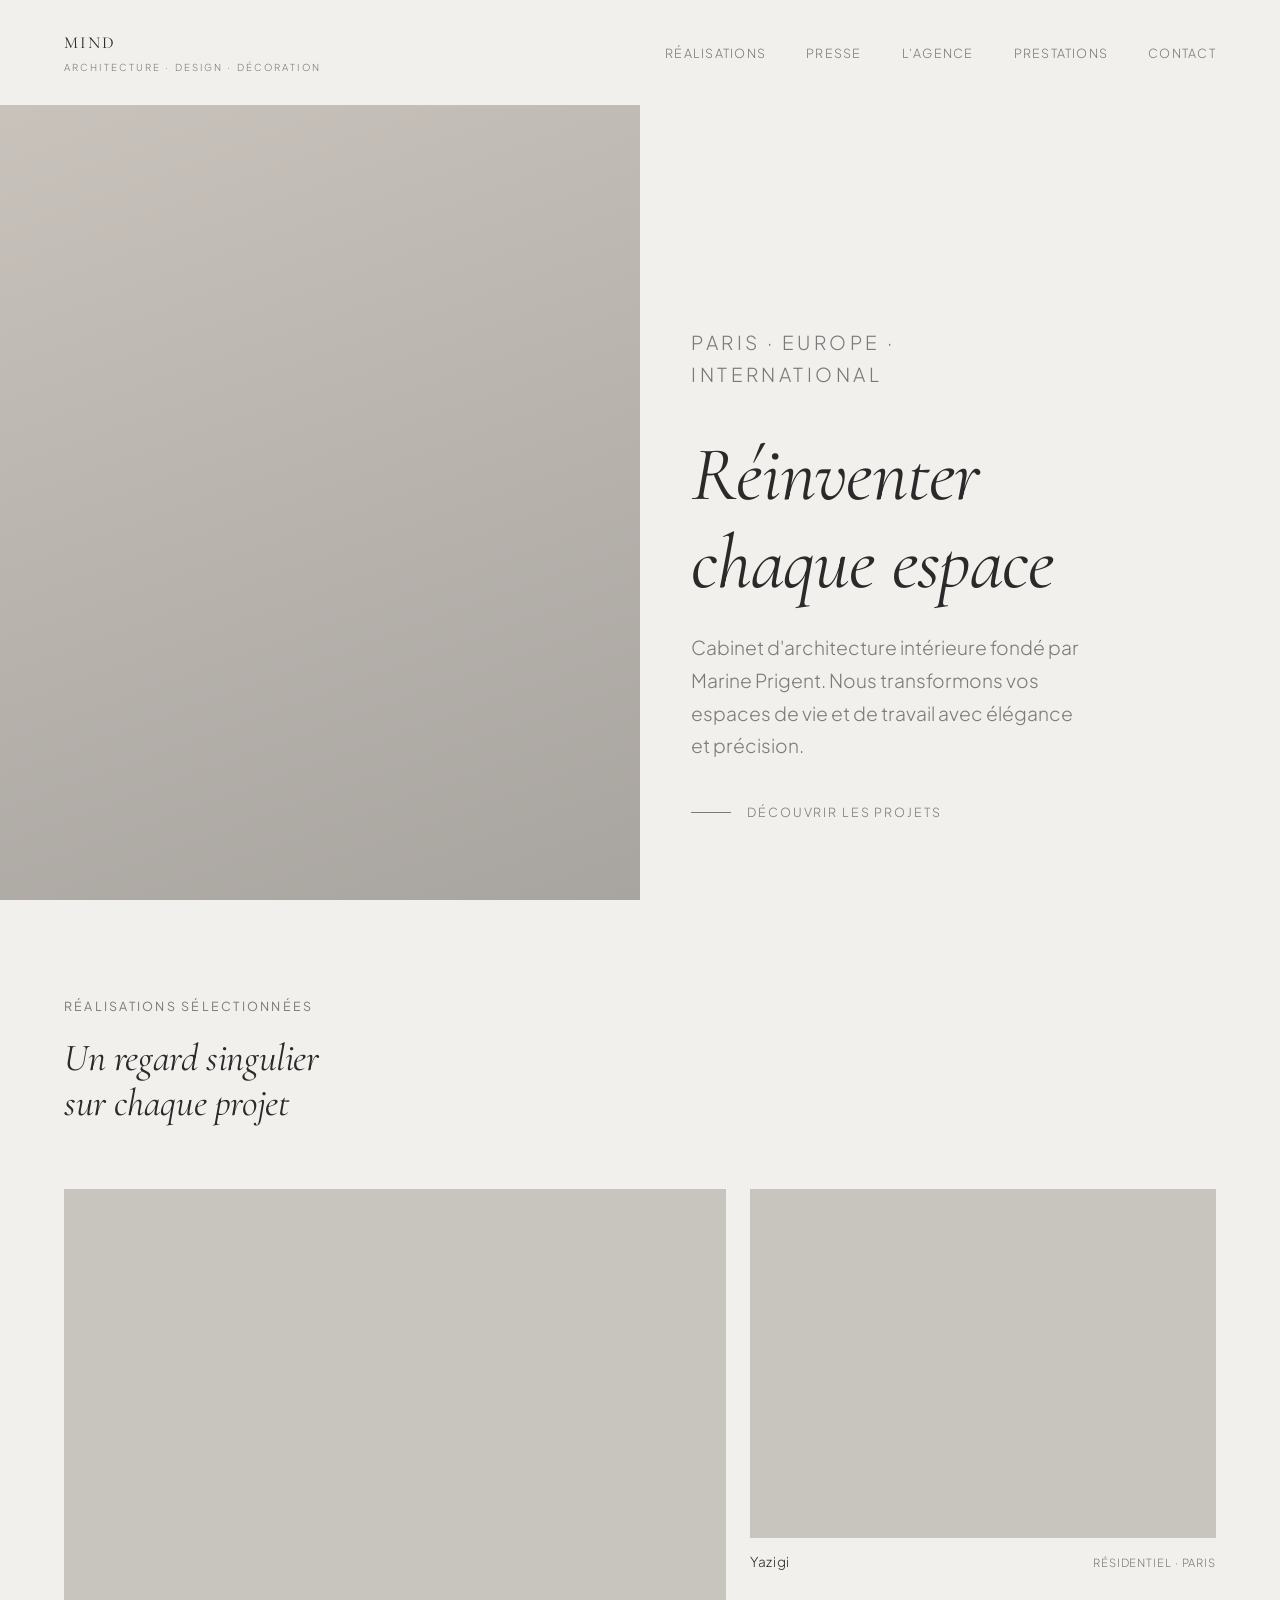
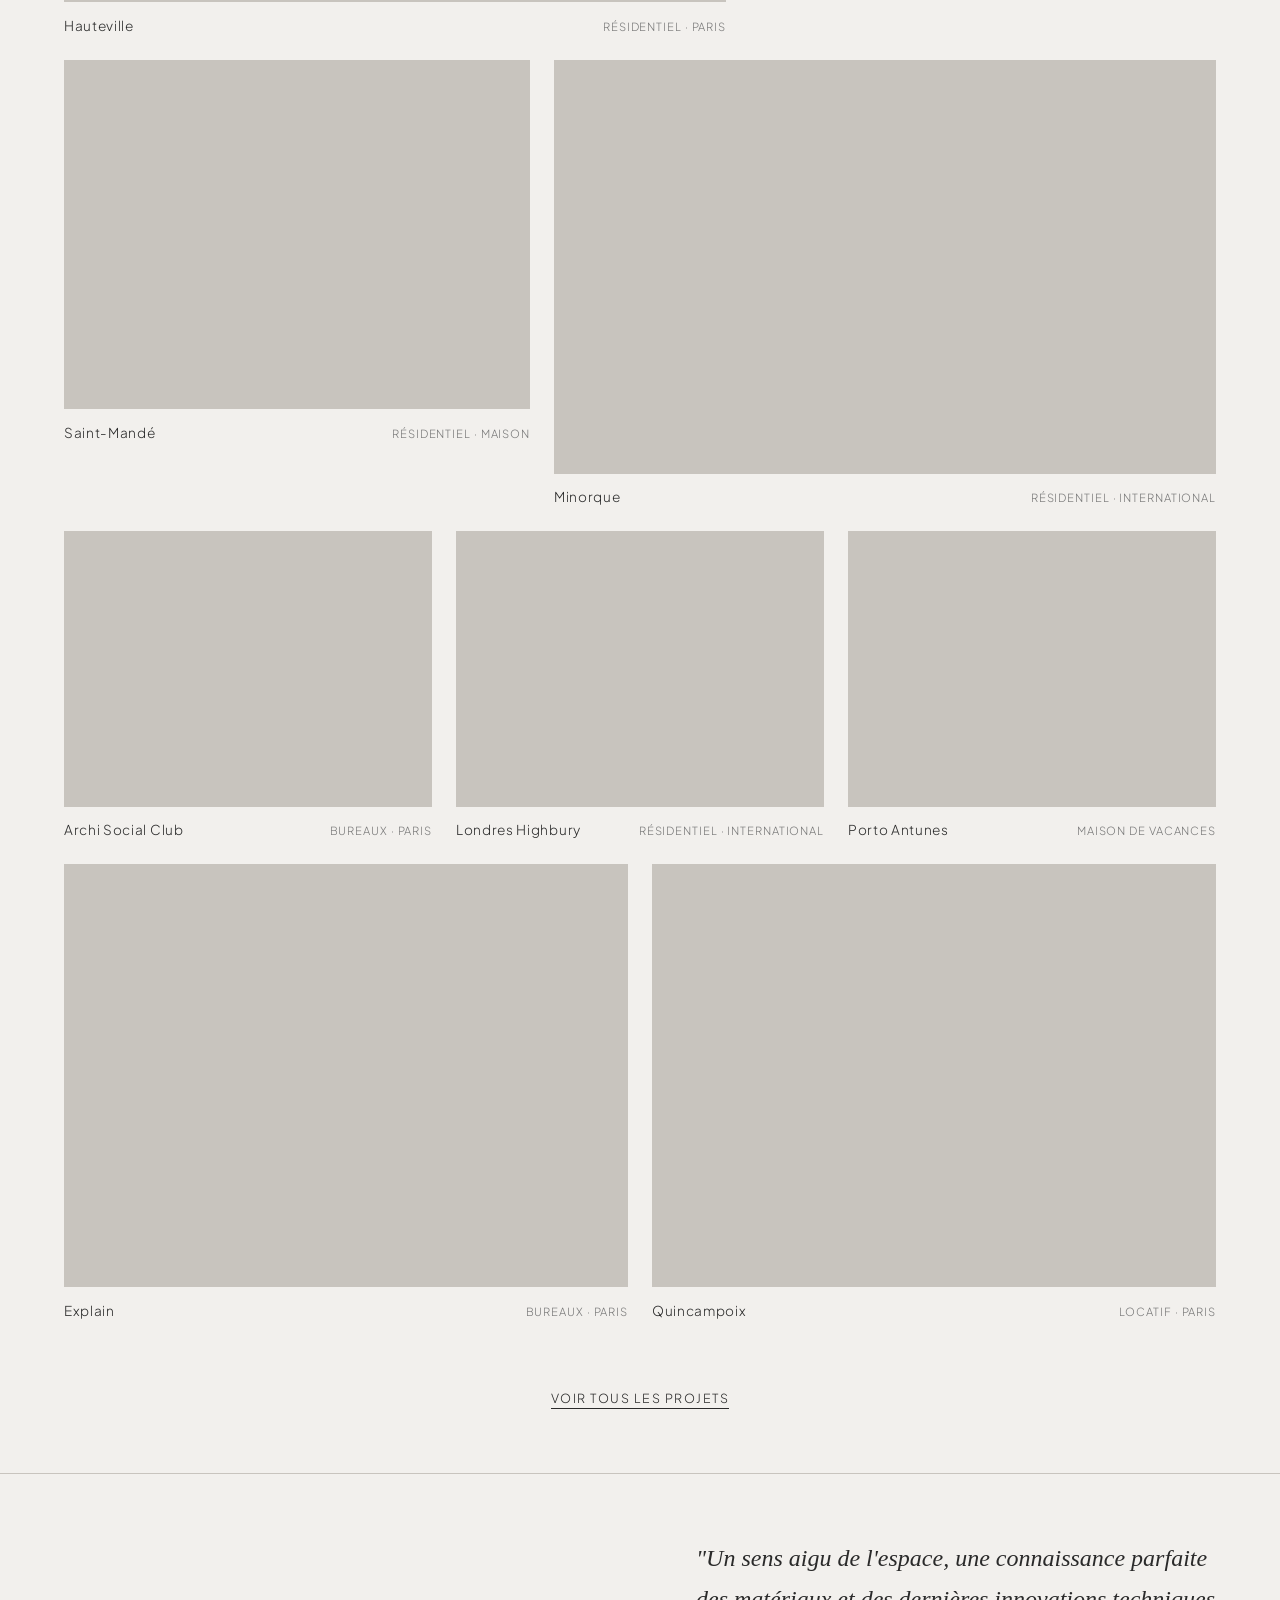
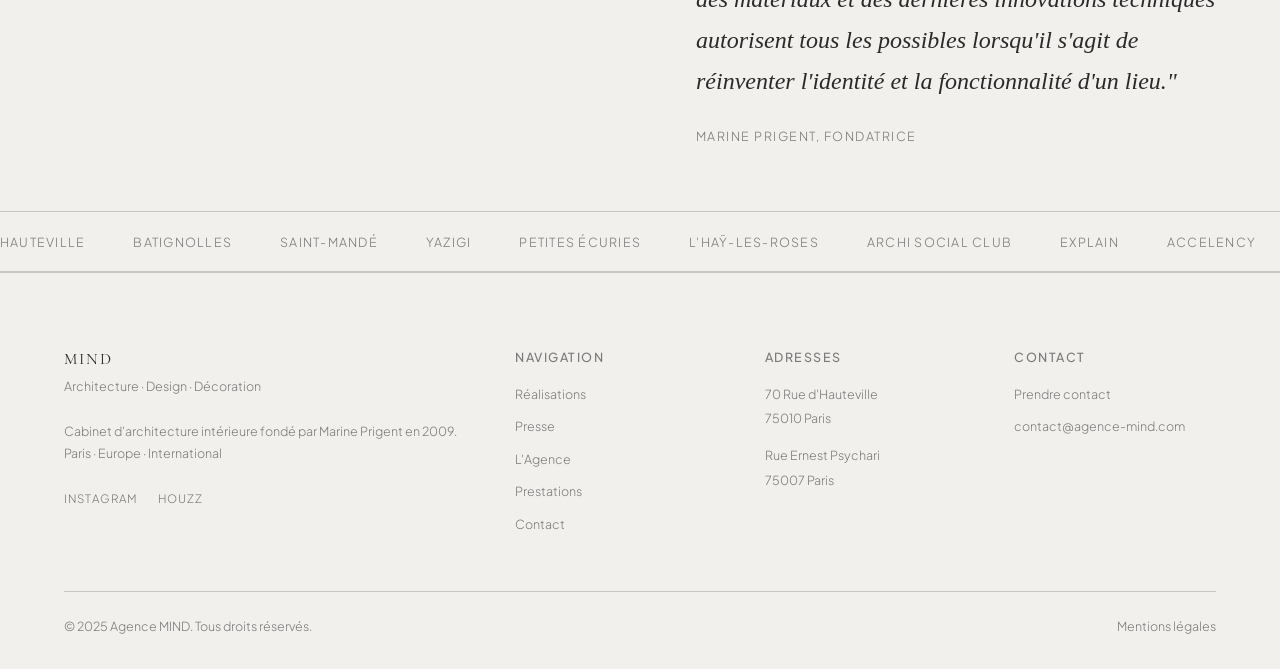
==== index.html @ 9304a3d7 "Initial commit: add agence MIND website files Co-Authored-By: Claude Sonnet 4.6 <noreply@anthropic.c" ====
<!DOCTYPE html>
<html lang="fr">
<head>
  <meta charset="UTF-8">
  <meta name="viewport" content="width=device-width, initial-scale=1.0">
  <title>Agence MIND — Architecture · Design · Décoration</title>
  <meta name="description" content="Agence MIND, cabinet d'architecture intérieure fondé par Marine Prigent à Paris. Rénovation résidentielle, bureaux et hospitality en France et à l'international.">
  <link rel="stylesheet" href="css/style.css">
  <style>
    /* Placeholder images via gradient */
    .img-placeholder { background: linear-gradient(135deg, #D4CEC7 0%, #B8B2AA 100%); }
    .img-placeholder-dark { background: linear-gradient(135deg, #B8B2AA 0%, #9A9490 100%); }

    /* Color image blocks for demo */
    .demo-img-1 { background: linear-gradient(160deg, #C9C3BC 0%, #A8A49F 100%); }
    .demo-img-2 { background: linear-gradient(160deg, #D6D1CC 0%, #BBB5B0 100%); }
    .demo-img-3 { background: linear-gradient(160deg, #B5B0AB 0%, #9C9893 100%); }
    .demo-img-4 { background: linear-gradient(160deg, #CCC7C1 0%, #AFA9A4 100%); }
    .demo-img-5 { background: linear-gradient(160deg, #D9D4CF 0%, #C0BBB6 100%); }
    .demo-img-6 { background: linear-gradient(160deg, #B8B3AE 0%, #9D9994 100%); }
  </style>
</head>
<body>

  <!-- NAVIGATION -->
  <nav id="main-nav">
    <a href="index.html" class="nav-logo">
      MIND
      <span>Architecture · Design · Décoration</span>
    </a>
    <ul class="nav-links">
      <li><a href="realisations.html">Réalisations</a></li>
      <li><a href="presse.html">Presse</a></li>
      <li><a href="agence.html">L'Agence</a></li>
      <li><a href="services.html">Prestations</a></li>
      <li><a href="contact.html">Contact</a></li>
    </ul>
    <button class="hamburger" aria-label="Menu">
      <span></span><span></span><span></span>
    </button>
  </nav>

  <!-- HERO -->
  <section class="hero">
    <div class="hero-image demo-img-1">
      <!-- image projet à insérer -->
    </div>
    <div class="hero-content">
      <p class="section-label">Paris · Europe · International</p>
      <h1>Réinventer<br>chaque espace</h1>
      <p>Cabinet d'architecture intérieure fondé par Marine Prigent. Nous transformons vos espaces de vie et de travail avec élégance et précision.</p>
      <span class="hero-scroll">Découvrir les projets</span>
    </div>
  </section>

  <!-- PROJETS INTRO -->
  <section class="projects-intro">
    <div class="container">
      <p class="section-label">Réalisations sélectionnées</p>
      <h2>Un regard singulier<br>sur chaque projet</h2>
    </div>
  </section>

  <!-- GRILLE PROJETS -->
  <div class="container">
    <div class="grid-projects">

      <!-- Rangée 1 -->
      <a href="pages/projet-hauteville.html" class="project-card card-wide">
        <div class="img-wrap demo-img-2" style="width:100%; aspect-ratio:16/10;"></div>
        <div class="project-card-info">
          <h3>Hauteville</h3>
          <span>Résidentiel · Paris</span>
        </div>
      </a>
      <a href="pages/projet-yazigi.html" class="project-card card-med">
        <div class="img-wrap demo-img-3" style="width:100%; aspect-ratio:4/3;"></div>
        <div class="project-card-info">
          <h3>Yazigi</h3>
          <span>Résidentiel · Paris</span>
        </div>
      </a>

      <!-- Rangée 2 -->
      <a href="pages/projet-saint-mande.html" class="project-card card-med">
        <div class="img-wrap demo-img-4" style="width:100%; aspect-ratio:4/3;"></div>
        <div class="project-card-info">
          <h3>Saint-Mandé</h3>
          <span>Résidentiel · Maison</span>
        </div>
      </a>
      <a href="pages/projet-minorque.html" class="project-card card-wide">
        <div class="img-wrap demo-img-1" style="width:100%; aspect-ratio:16/10;"></div>
        <div class="project-card-info">
          <h3>Minorque</h3>
          <span>Résidentiel · International</span>
        </div>
      </a>

      <!-- Rangée 3 -->
      <a href="pages/projet-archi-social-club.html" class="project-card card-third">
        <div class="img-wrap demo-img-5" style="width:100%; aspect-ratio:4/3;"></div>
        <div class="project-card-info">
          <h3>Archi Social Club</h3>
          <span>Bureaux · Paris</span>
        </div>
      </a>
      <a href="pages/projet-londres-highbury.html" class="project-card card-third">
        <div class="img-wrap demo-img-6" style="width:100%; aspect-ratio:4/3;"></div>
        <div class="project-card-info">
          <h3>Londres Highbury</h3>
          <span>Résidentiel · International</span>
        </div>
      </a>
      <a href="pages/projet-porto.html" class="project-card card-third">
        <div class="img-wrap demo-img-2" style="width:100%; aspect-ratio:4/3;"></div>
        <div class="project-card-info">
          <h3>Porto Antunes</h3>
          <span>Maison de vacances</span>
        </div>
      </a>

      <!-- Rangée 4 -->
      <a href="pages/projet-explain.html" class="project-card card-half">
        <div class="img-wrap demo-img-3" style="width:100%; aspect-ratio:4/3;"></div>
        <div class="project-card-info">
          <h3>Explain</h3>
          <span>Bureaux · Paris</span>
        </div>
      </a>
      <a href="pages/projet-quincampoix.html" class="project-card card-half">
        <div class="img-wrap demo-img-4" style="width:100%; aspect-ratio:4/3;"></div>
        <div class="project-card-info">
          <h3>Quincampoix</h3>
          <span>Locatif · Paris</span>
        </div>
      </a>

    </div>

    <div style="text-align:center; padding-bottom: 4rem;">
      <a href="realisations.html" style="font-size:0.78rem; letter-spacing:0.12em; text-transform:uppercase; border-bottom:1px solid var(--dark); padding-bottom:2px;">
        Voir tous les projets
      </a>
    </div>
  </div>

  <!-- CITATION -->
  <section style="padding: var(--gap) 0; border-top: 1px solid var(--light);">
    <div class="container">
      <div class="text-right">
        <blockquote style="font-family:'Lora',serif; font-style:italic; font-size:clamp(1.1rem,2vw,1.5rem); line-height:1.7; color:var(--dark);">
          "Un sens aigu de l'espace, une connaissance parfaite des matériaux et des dernières innovations techniques autorisent tous les possibles lorsqu'il s'agit de réinventer l'identité et la fonctionnalité d'un lieu."
        </blockquote>
        <p style="margin-top:1.5rem; font-size:0.78rem; letter-spacing:0.12em; text-transform:uppercase; color:var(--mid);">Marine Prigent, Fondatrice</p>
      </div>
    </div>
  </section>

  <!-- TICKER PROJETS (au-dessus du footer) -->
  <div class="projects-ticker">
    <div class="ticker-track">
      <a href="pages/projet-hauteville.html">Hauteville</a>
      <a href="pages/projet-batignolles.html">Batignolles</a>
      <a href="pages/projet-saint-mande.html">Saint-Mandé</a>
      <a href="pages/projet-yazigi.html">Yazigi</a>
      <a href="pages/projet-petites-ecuries.html">Petites Écuries</a>
      <a href="pages/projet-hay-les-roses.html">L'Haÿ-les-Roses</a>
      <a href="pages/projet-archi-social-club.html">Archi Social Club</a>
      <a href="pages/projet-explain.html">Explain</a>
      <a href="pages/projet-accelency.html">Accelency</a>
      <a href="pages/projet-minorque.html">Minorque</a>
      <a href="pages/projet-londres-highbury.html">Londres Highbury</a>
      <a href="pages/projet-londres-islington.html">Londres Islington</a>
      <a href="pages/projet-porto.html">Porto Antunes</a>
      <a href="pages/projet-quincampoix.html">Quincampoix</a>
      <a href="pages/projet-quai-tourelle.html">Quai de la Tourelle</a>
      <a href="pages/projet-poliveau.html">Poliveau</a>
      <a href="pages/projet-croix-nivert.html">Croix Nivert</a>
      <a href="pages/projet-gournay.html">Delpoio Gournay</a>
      <a href="pages/projet-hec-alumni.html">HEC Alumni</a>
      <!-- duplicate for seamless loop -->
      <a href="pages/projet-hauteville.html">Hauteville</a>
      <a href="pages/projet-batignolles.html">Batignolles</a>
      <a href="pages/projet-saint-mande.html">Saint-Mandé</a>
      <a href="pages/projet-yazigi.html">Yazigi</a>
      <a href="pages/projet-petites-ecuries.html">Petites Écuries</a>
      <a href="pages/projet-hay-les-roses.html">L'Haÿ-les-Roses</a>
      <a href="pages/projet-archi-social-club.html">Archi Social Club</a>
      <a href="pages/projet-explain.html">Explain</a>
      <a href="pages/projet-accelency.html">Accelency</a>
      <a href="pages/projet-minorque.html">Minorque</a>
      <a href="pages/projet-londres-highbury.html">Londres Highbury</a>
      <a href="pages/projet-londres-islington.html">Londres Islington</a>
      <a href="pages/projet-porto.html">Porto Antunes</a>
      <a href="pages/projet-quincampoix.html">Quincampoix</a>
      <a href="pages/projet-quai-tourelle.html">Quai de la Tourelle</a>
      <a href="pages/projet-poliveau.html">Poliveau</a>
      <a href="pages/projet-croix-nivert.html">Croix Nivert</a>
      <a href="pages/projet-gournay.html">Delpoio Gournay</a>
      <a href="pages/projet-hec-alumni.html">HEC Alumni</a>
    </div>
  </div>

  <!-- FOOTER -->
  <footer>
    <div class="container">
      <div class="footer-grid">
        <div class="footer-brand">
          <h2>MIND</h2>
          <p>Architecture · Design · Décoration<br><br>
          Cabinet d'architecture intérieure fondé par Marine Prigent en 2009.<br>
          Paris · Europe · International</p>
          <div style="margin-top:1.5rem; display:flex; gap:1.2rem;">
            <a href="https://instagram.com" target="_blank" style="font-size:0.72rem; letter-spacing:0.1em; text-transform:uppercase; color:var(--mid);">Instagram</a>
            <a href="https://houzz.com" target="_blank" style="font-size:0.72rem; letter-spacing:0.1em; text-transform:uppercase; color:var(--mid);">Houzz</a>
          </div>
        </div>
        <div class="footer-col">
          <h4>Navigation</h4>
          <ul>
            <li><a href="realisations.html">Réalisations</a></li>
            <li><a href="presse.html">Presse</a></li>
            <li><a href="agence.html">L'Agence</a></li>
            <li><a href="services.html">Prestations</a></li>
            <li><a href="contact.html">Contact</a></li>
          </ul>
        </div>
        <div class="footer-col">
          <h4>Adresses</h4>
          <ul>
            <li><a>70 Rue d'Hauteville<br>75010 Paris</a></li>
            <li style="margin-top:0.8rem;"><a>Rue Ernest Psychari<br>75007 Paris</a></li>
          </ul>
        </div>
        <div class="footer-col">
          <h4>Contact</h4>
          <ul>
            <li><a href="contact.html">Prendre contact</a></li>
            <li><a href="mailto:contact@agence-mind.com">contact@agence-mind.com</a></li>
          </ul>
        </div>
      </div>
      <div class="footer-bottom">
        <span>© 2025 Agence MIND. Tous droits réservés.</span>
        <span>Mentions légales</span>
      </div>
    </div>
  </footer>

  <script>
    // Nav scroll effect
    const nav = document.getElementById('main-nav');
    window.addEventListener('scroll', () => {
      nav.classList.toggle('scrolled', window.scrollY > 60);
    });

    // Active nav link (grow font)
    document.querySelectorAll('.nav-links a').forEach(link => {
      if (link.href === window.location.href) link.classList.add('active');
    });
  </script>

</body>
</html>
---- css/style.css ----
/* ============================================
   AGENCE MIND — Stylesheet
   Palette: gris clair #F2F0ED / gris foncé #2A2A2A
   Titres: Cormorant Garamond (serif) / Corps: Plus Jakarta Sans
   ============================================ */

@import url('https://fonts.googleapis.com/css2?family=Cormorant+Garamond:ital,wght@0,300;0,400;0,500;1,300;1,400;1,500&family=Plus+Jakarta+Sans:wght@300;400;500;600&display=swap');

/* ---- RESET & BASE ---- */
*, *::before, *::after { box-sizing: border-box; margin: 0; padding: 0; }

:root {
  --bg:        #F2F0ED;
  --dark:      #2A2A2A;
  --mid:       #7A7A7A;
  --light:     #C8C4BE;
  --white:     #FFFFFF;
  --accent:    #2A2A2A;
  --fs-xl:     clamp(2.8rem, 6vw, 6rem);
  --fs-lg:     clamp(1.8rem, 3vw, 3rem);
  --fs-md:     clamp(1.1rem, 1.5vw, 1.4rem);
  --fs-body:   clamp(0.9rem, 1vw, 1rem);
  --fs-small:  0.78rem;
  --gap:       clamp(2rem, 5vw, 5rem);
  --radius:    0px;
}

html { scroll-behavior: smooth; }

body {
  background: var(--bg);
  color: var(--dark);
  font-family: 'Plus Jakarta Sans', sans-serif;
  font-size: var(--fs-body);
  font-weight: 300;
  line-height: 1.7;
  -webkit-font-smoothing: antialiased;
}

h1, h2, h3, h4 {
  font-family: 'Cormorant Garamond', serif;
  font-weight: 400;
  line-height: 1.15;
  letter-spacing: -0.01em;
}

a { color: inherit; text-decoration: none; }
img { display: block; width: 100%; object-fit: cover; }
ul { list-style: none; }

/* ---- NAVIGATION ---- */
nav {
  position: fixed;
  top: 0; left: 0; right: 0;
  z-index: 100;
  display: flex;
  align-items: center;
  justify-content: space-between;
  padding: 1.8rem clamp(1.5rem, 5vw, 4rem);
  background: var(--bg);
  border-bottom: 1px solid transparent;
  transition: border-color 0.3s;
}

nav.scrolled { border-bottom-color: var(--light); }

.nav-logo {
  font-family: 'Cormorant Garamond', serif;
  font-size: 1.05rem;
  font-weight: 400;
  letter-spacing: 0.12em;
  text-transform: uppercase;
}

.nav-logo span {
  display: block;
  font-family: 'Plus Jakarta Sans', sans-serif;
  font-size: 0.6rem;
  font-weight: 300;
  letter-spacing: 0.22em;
  text-transform: uppercase;
  color: var(--mid);
  margin-top: 2px;
}

.nav-links {
  display: flex;
  gap: 2.5rem;
  align-items: center;
}

.nav-links a {
  font-size: var(--fs-small);
  font-weight: 300;
  letter-spacing: 0.1em;
  text-transform: uppercase;
  color: var(--mid);
  transition: color 0.2s, font-size 0.2s;
  position: relative;
}

.nav-links a:hover,
.nav-links a.active {
  color: var(--dark);
  font-size: 0.88rem;
  font-weight: 400;
}

/* ---- LAYOUT HELPERS ---- */
.container {
  max-width: 1400px;
  margin: 0 auto;
  padding: 0 clamp(1.5rem, 5vw, 4rem);
}

.section { padding: var(--gap) 0; }

.section-label {
  font-family: 'Plus Jakarta Sans', sans-serif;
  font-size: var(--fs-small);
  font-weight: 400;
  letter-spacing: 0.18em;
  text-transform: uppercase;
  color: var(--mid);
  margin-bottom: 1.2rem;
}

/* Texte excentré — ferré gauche ou droite */
.text-left  { max-width: 520px; margin-right: auto; }
.text-right { max-width: 520px; margin-left: auto; }
.text-center { max-width: 680px; margin: 0 auto; text-align: center; }

/* ---- HERO ---- */
.hero {
  height: 100vh;
  display: grid;
  grid-template-columns: 1fr 1fr;
  padding-top: 80px;
}

.hero-image {
  height: 100%;
  background: #D4CEC7;
  overflow: hidden;
}

.hero-image img {
  width: 100%;
  height: 100%;
  object-fit: cover;
  opacity: 0.85;
}

.hero-content {
  display: flex;
  flex-direction: column;
  justify-content: flex-end;
  padding: clamp(2rem, 4vw, 4rem);
  padding-bottom: clamp(3rem, 6vw, 6rem);
}

.hero-content h1 {
  font-size: var(--fs-xl);
  margin-bottom: 1.5rem;
  font-style: italic;
}

.hero-content p {
  font-size: var(--fs-md);
  font-weight: 300;
  color: var(--mid);
  max-width: 400px;
  margin-bottom: 2.5rem;
}

.hero-scroll {
  font-size: var(--fs-small);
  letter-spacing: 0.15em;
  text-transform: uppercase;
  color: var(--mid);
  display: flex;
  align-items: center;
  gap: 1rem;
}

.hero-scroll::before {
  content: '';
  display: block;
  width: 40px;
  height: 1px;
  background: var(--mid);
}

/* ---- PROJECTS GRID (homepage) ---- */
.projects-intro {
  padding: calc(var(--gap) * 1.5) 0 var(--gap);
}

.projects-intro h2 {
  font-size: var(--fs-lg);
  font-style: italic;
}

.grid-projects {
  display: grid;
  grid-template-columns: repeat(12, 1fr);
  gap: 1.5rem;
  padding-bottom: var(--gap);
}

.project-card {
  cursor: pointer;
  overflow: hidden;
}

.project-card .img-wrap {
  overflow: hidden;
  background: var(--light);
}

.project-card .img-wrap img {
  transition: transform 0.7s ease;
  aspect-ratio: 4/3;
}

.project-card:hover .img-wrap img { transform: scale(1.03); }

.project-card-info {
  padding-top: 0.9rem;
  display: flex;
  justify-content: space-between;
  align-items: baseline;
}

.project-card-info h3 {
  font-family: 'Plus Jakarta Sans', sans-serif;
  font-weight: 300;
  font-size: 0.85rem;
  letter-spacing: 0.05em;
}

.project-card-info span {
  font-size: 0.7rem;
  color: var(--mid);
  letter-spacing: 0.08em;
  text-transform: uppercase;
}

/* Card sizes — layout Studio X inspired */
.card-wide  { grid-column: span 7; }
.card-med   { grid-column: span 5; }
.card-third { grid-column: span 4; }
.card-half  { grid-column: span 6; }

.card-wide .img-wrap img  { aspect-ratio: 16/10; }
.card-med  .img-wrap img  { aspect-ratio: 4/3; }

/* ---- HORIZONTAL PROJECTS TICKER (above footer) ---- */
.projects-ticker {
  border-top: 1px solid var(--light);
  border-bottom: 1px solid var(--light);
  padding: 1.1rem 0;
  overflow: hidden;
  white-space: nowrap;
}

.ticker-track {
  display: inline-flex;
  gap: 3rem;
  animation: ticker 35s linear infinite;
}

.ticker-track a {
  font-size: var(--fs-small);
  letter-spacing: 0.1em;
  text-transform: uppercase;
  color: var(--mid);
  transition: color 0.2s;
  flex-shrink: 0;
}

.ticker-track a:hover { color: var(--dark); }

@keyframes ticker {
  from { transform: translateX(0); }
  to   { transform: translateX(-50%); }
}

/* ---- FOOTER ---- */
footer {
  padding: clamp(3rem, 6vw, 5rem) 0 2rem;
  border-top: 1px solid var(--light);
}

.footer-grid {
  display: grid;
  grid-template-columns: 2fr 1fr 1fr 1fr;
  gap: 3rem;
  margin-bottom: 3rem;
}

.footer-brand h2 {
  font-size: 1rem;
  letter-spacing: 0.12em;
  text-transform: uppercase;
  margin-bottom: 0.4rem;
}

.footer-brand p {
  font-size: var(--fs-small);
  color: var(--mid);
  line-height: 1.8;
}

.footer-col h4 {
  font-family: 'Plus Jakarta Sans', sans-serif;
  font-size: var(--fs-small);
  font-weight: 500;
  letter-spacing: 0.12em;
  text-transform: uppercase;
  margin-bottom: 1rem;
  color: var(--mid);
}

.footer-col ul li {
  margin-bottom: 0.5rem;
}

.footer-col ul li a {
  font-size: var(--fs-small);
  color: var(--mid);
  transition: color 0.2s;
}

.footer-col ul li a:hover { color: var(--dark); }

.footer-bottom {
  display: flex;
  justify-content: space-between;
  align-items: center;
  padding-top: 1.5rem;
  border-top: 1px solid var(--light);
  font-size: var(--fs-small);
  color: var(--mid);
}

/* ---- PAGE HEADER ---- */
.page-header {
  padding-top: calc(80px + clamp(3rem, 8vw, 7rem));
  padding-bottom: clamp(2rem, 4vw, 4rem);
}

.page-header h1 {
  font-size: var(--fs-xl);
  font-style: italic;
}

/* ---- SERVICES PAGE ---- */
.services-intro {
  display: grid;
  grid-template-columns: 1fr 1fr;
  gap: 4rem;
  align-items: end;
  padding: clamp(2rem, 5vw, 5rem) 0;
}

.services-intro h2 {
  font-size: var(--fs-lg);
  font-style: italic;
}

.prestation-list {
  display: grid;
  grid-template-columns: 1fr;
  gap: 0;
}

.prestation-item {
  border-top: 1px solid var(--light);
  padding: 2.5rem 0;
  display: grid;
  grid-template-columns: 80px 1fr auto;
  gap: 2rem;
  align-items: start;
  cursor: pointer;
  transition: background 0.2s;
}

.prestation-item:last-child { border-bottom: 1px solid var(--light); }

.prestation-num {
  font-size: var(--fs-small);
  color: var(--mid);
  letter-spacing: 0.1em;
  padding-top: 0.3rem;
}

.prestation-item h3 {
  font-size: 1.4rem;
  margin-bottom: 0.8rem;
}

.prestation-item p {
  font-size: var(--fs-small);
  color: var(--mid);
  max-width: 540px;
  line-height: 1.8;
}

.prestation-detail {
  display: none;
  margin-top: 1.5rem;
}

.prestation-detail.open { display: block; }

.prestation-detail ul {
  padding-left: 0;
}

.prestation-detail ul li {
  font-size: var(--fs-small);
  color: var(--mid);
  padding: 0.35rem 0;
  padding-left: 1.2rem;
  position: relative;
  border-bottom: 1px solid var(--bg);
}

.prestation-detail ul li::before {
  content: '—';
  position: absolute;
  left: 0;
  color: var(--light);
}

.prestation-arrow {
  font-size: 1.2rem;
  color: var(--mid);
  padding-top: 0.2rem;
  transition: transform 0.3s;
}

.prestation-item.open .prestation-arrow { transform: rotate(45deg); }

/* Clients typology */
.clients-grid {
  display: grid;
  grid-template-columns: repeat(3, 1fr);
  gap: 1px;
  background: var(--light);
  margin: var(--gap) 0;
}

.client-card {
  background: var(--bg);
  padding: 2.5rem 2rem;
}

.client-card h3 {
  font-size: 1.1rem;
  margin-bottom: 1rem;
}

.client-card p {
  font-size: var(--fs-small);
  color: var(--mid);
  line-height: 1.8;
}

/* Zones géographiques */
.zones {
  display: grid;
  grid-template-columns: 1fr 1fr;
  gap: 4rem;
  align-items: center;
  padding: var(--gap) 0;
}

.zone-list li {
  display: flex;
  align-items: center;
  gap: 1rem;
  padding: 1rem 0;
  border-bottom: 1px solid var(--light);
  font-size: 0.9rem;
}

.zone-list li::before {
  content: '→';
  color: var(--mid);
  font-size: 0.8rem;
}

/* Déroulé projet */
.project-process {
  padding: var(--gap) 0;
}

.process-steps {
  display: grid;
  grid-template-columns: repeat(4, 1fr);
  gap: 2px;
  background: var(--light);
  margin-top: 2rem;
}

.process-step {
  background: var(--bg);
  padding: 2rem 1.5rem;
}

.process-step-num {
  font-size: var(--fs-small);
  color: var(--mid);
  margin-bottom: 1rem;
  letter-spacing: 0.1em;
}

.process-step h4 {
  font-size: 1rem;
  margin-bottom: 0.8rem;
}

.process-step p {
  font-size: 0.78rem;
  color: var(--mid);
  line-height: 1.8;
}

/* Logos défilants */
.logo-ticker {
  padding: 3rem 0;
  border-top: 1px solid var(--light);
  border-bottom: 1px solid var(--light);
  overflow: hidden;
}

.logo-ticker-track {
  display: inline-flex;
  gap: 4rem;
  align-items: center;
  animation: ticker 20s linear infinite;
}

.logo-ticker-track span {
  font-family: 'Cormorant Garamond', serif;
  font-size: 0.9rem;
  font-style: italic;
  color: var(--mid);
  white-space: nowrap;
  flex-shrink: 0;
}

/* ---- AGENCE PAGE ---- */
.agence-hero {
  display: grid;
  grid-template-columns: 1fr 1fr;
  gap: 5rem;
  padding: calc(80px + 4rem) 0 4rem;
}

.agence-portrait {
  background: var(--light);
  aspect-ratio: 3/4;
  overflow: hidden;
}

.agence-portrait img {
  width: 100%;
  height: 100%;
  object-fit: cover;
}

.agence-bio {
  display: flex;
  flex-direction: column;
  justify-content: flex-end;
  padding-bottom: 2rem;
}

.agence-bio .section-label { margin-bottom: 2rem; }

.agence-bio h1 {
  font-size: clamp(2rem, 4vw, 3.5rem);
  font-style: italic;
  margin-bottom: 2rem;
}

.agence-bio blockquote {
  font-family: 'Cormorant Garamond', serif;
  font-style: italic;
  font-size: 1.05rem;
  color: var(--mid);
  border-left: 2px solid var(--light);
  padding-left: 1.5rem;
  margin: 2rem 0;
  line-height: 1.8;
}

.agence-bio p {
  font-size: 0.92rem;
  color: var(--mid);
  line-height: 1.9;
  margin-bottom: 1rem;
}

/* Timeline / Parcours */
.timeline {
  padding: var(--gap) 0;
  position: relative;
}

.timeline-line {
  position: absolute;
  left: clamp(1.5rem, 5vw, 4rem);
  right: 0;
  top: 0; bottom: 0;
  width: 1px;
  background: var(--light);
  left: 50%;
}

.timeline-items {
  position: relative;
  display: flex;
  flex-direction: column;
  gap: 0;
}

.timeline-item {
  display: grid;
  grid-template-columns: 1fr 60px 1fr;
  gap: 2rem;
  align-items: start;
  padding: 2rem 0;
}

.timeline-item:nth-child(odd) .t-content { grid-column: 1; text-align: right; }
.timeline-item:nth-child(odd) .t-dot     { grid-column: 2; }
.timeline-item:nth-child(odd) .t-empty   { grid-column: 3; }

.timeline-item:nth-child(even) .t-empty   { grid-column: 1; }
.timeline-item:nth-child(even) .t-dot     { grid-column: 2; }
.timeline-item:nth-child(even) .t-content { grid-column: 3; text-align: left; }

.t-dot {
  display: flex;
  justify-content: center;
  padding-top: 0.3rem;
}

.t-dot-inner {
  width: 10px;
  height: 10px;
  border-radius: 50%;
  background: var(--dark);
  flex-shrink: 0;
}

.t-content .t-year {
  font-size: var(--fs-small);
  color: var(--mid);
  letter-spacing: 0.1em;
  margin-bottom: 0.4rem;
}

.t-content h4 {
  font-size: 0.95rem;
  margin-bottom: 0.3rem;
}

.t-content p {
  font-size: 0.78rem;
  color: var(--mid);
}

/* Awards */
.awards-grid {
  display: grid;
  grid-template-columns: repeat(4, 1fr);
  gap: 1px;
  background: var(--light);
  margin: var(--gap) 0;
}

.award-card {
  background: var(--bg);
  padding: 2.5rem 2rem;
  text-align: center;
}

.award-icon {
  font-size: 2rem;
  margin-bottom: 1rem;
}

.award-card h4 {
  font-size: 0.85rem;
  letter-spacing: 0.05em;
  margin-bottom: 0.4rem;
}

.award-card p {
  font-size: 0.72rem;
  color: var(--mid);
}

/* Valeurs */
.values-grid {
  display: grid;
  grid-template-columns: repeat(3, 1fr);
  gap: 4rem;
  padding: var(--gap) 0;
}

.value-item h3 {
  font-size: 1.1rem;
  margin-bottom: 1rem;
}

.value-item p {
  font-size: var(--fs-small);
  color: var(--mid);
  line-height: 1.9;
}

/* Archi Social Club */
.asc-section {
  display: grid;
  grid-template-columns: 1fr 1fr;
  gap: 5rem;
  align-items: center;
  padding: var(--gap) 0;
  border-top: 1px solid var(--light);
}

.asc-image {
  background: var(--light);
  aspect-ratio: 4/3;
  overflow: hidden;
}

/* ---- PRESSE PAGE ---- */
.press-hero-text {
  padding: calc(80px + 4rem) 0 3rem;
}

.press-logos {
  display: grid;
  grid-template-columns: repeat(5, 1fr);
  gap: 1px;
  background: var(--light);
  margin-bottom: var(--gap);
}

.press-logo-item {
  background: var(--bg);
  padding: 2.5rem 2rem;
  display: flex;
  align-items: center;
  justify-content: center;
  font-family: 'Cormorant Garamond', serif;
  font-style: italic;
  font-size: 0.85rem;
  color: var(--mid);
  text-align: center;
  transition: background 0.2s;
}

.press-logo-item:hover { background: var(--white); }

.press-articles {
  display: grid;
  grid-template-columns: repeat(3, 1fr);
  gap: 2rem;
  margin-bottom: var(--gap);
}

.press-article-card {
  border-top: 1px solid var(--light);
  padding-top: 1.5rem;
}

.press-article-card .pub {
  font-size: var(--fs-small);
  color: var(--mid);
  letter-spacing: 0.1em;
  text-transform: uppercase;
  margin-bottom: 0.5rem;
}

.press-article-card h3 {
  font-size: 1rem;
  margin-bottom: 0.5rem;
}

.press-article-card .date {
  font-size: var(--fs-small);
  color: var(--mid);
}

/* ---- PROJET DETAIL ---- */
.projet-header {
  padding-top: calc(80px + 3rem);
  display: grid;
  grid-template-columns: 1fr 360px;
  gap: 4rem;
  align-items: end;
  padding-bottom: 2rem;
}

.projet-header h1 {
  font-size: clamp(2.5rem, 5vw, 5rem);
  font-style: italic;
}

.projet-meta {
  padding-bottom: 0.5rem;
}

.projet-meta-item {
  display: flex;
  justify-content: space-between;
  padding: 0.7rem 0;
  border-bottom: 1px solid var(--light);
  font-size: var(--fs-small);
}

.projet-meta-item .label { color: var(--mid); }

.projet-main-image {
  width: 100%;
  aspect-ratio: 16/9;
  overflow: hidden;
  background: var(--light);
  margin-bottom: 2rem;
}

.projet-gallery {
  display: grid;
  grid-template-columns: 1fr 1fr;
  gap: 1rem;
  margin-bottom: 4rem;
}

.projet-gallery img {
  aspect-ratio: 4/3;
  object-fit: cover;
}

.projet-content {
  display: grid;
  grid-template-columns: 1fr 360px;
  gap: 6rem;
  margin-bottom: 4rem;
}

.projet-text h2 {
  font-size: 1.5rem;
  margin-bottom: 1.5rem;
}

.projet-text p {
  font-size: var(--fs-small);
  color: var(--mid);
  line-height: 1.9;
  margin-bottom: 1rem;
}

.projet-seo {
  margin-top: 4rem;
  padding-top: 2rem;
  border-top: 1px solid var(--light);
}

.projet-seo p {
  font-size: 0.75rem;
  color: var(--light);
  line-height: 1.8;
}

/* ---- CONTACT PAGE ---- */
.contact-grid {
  display: grid;
  grid-template-columns: 1fr 1fr;
  gap: 6rem;
  padding: calc(80px + 4rem) 0 var(--gap);
}

.contact-info h1 {
  font-size: clamp(2.5rem, 5vw, 4.5rem);
  font-style: italic;
  margin-bottom: 3rem;
}

.contact-block {
  margin-bottom: 2.5rem;
}

.contact-block h4 {
  font-family: 'Plus Jakarta Sans', sans-serif;
  font-size: var(--fs-small);
  font-weight: 500;
  letter-spacing: 0.12em;
  text-transform: uppercase;
  color: var(--mid);
  margin-bottom: 0.6rem;
}

.contact-block p, .contact-block a {
  font-size: 0.9rem;
  line-height: 1.8;
  color: var(--dark);
}

.contact-form .form-group {
  margin-bottom: 1.5rem;
}

.contact-form label {
  display: block;
  font-size: var(--fs-small);
  letter-spacing: 0.1em;
  text-transform: uppercase;
  color: var(--mid);
  margin-bottom: 0.5rem;
}

.contact-form input,
.contact-form select,
.contact-form textarea {
  width: 100%;
  background: transparent;
  border: none;
  border-bottom: 1px solid var(--light);
  padding: 0.8rem 0;
  font-family: 'Plus Jakarta Sans', sans-serif;
  font-size: 0.9rem;
  color: var(--dark);
  transition: border-color 0.2s;
  outline: none;
  appearance: none;
}

.contact-form input:focus,
.contact-form select:focus,
.contact-form textarea:focus {
  border-bottom-color: var(--dark);
}

.contact-form textarea { resize: none; height: 100px; }

.form-row {
  display: grid;
  grid-template-columns: 1fr 1fr;
  gap: 2rem;
}

.btn-submit {
  margin-top: 2rem;
  background: var(--dark);
  color: var(--bg);
  border: none;
  padding: 1rem 3rem;
  font-family: 'Plus Jakarta Sans', sans-serif;
  font-size: var(--fs-small);
  letter-spacing: 0.12em;
  text-transform: uppercase;
  cursor: pointer;
  transition: background 0.2s, color 0.2s;
}

.btn-submit:hover {
  background: var(--mid);
}

/* ---- RÉALISATIONS PAGE ---- */
.realisations-filter {
  display: flex;
  gap: 2rem;
  padding: 2rem 0;
  border-bottom: 1px solid var(--light);
  margin-bottom: 3rem;
}

.filter-btn {
  font-size: var(--fs-small);
  letter-spacing: 0.1em;
  text-transform: uppercase;
  color: var(--mid);
  cursor: pointer;
  transition: color 0.2s;
  background: none;
  border: none;
  font-family: 'Plus Jakarta Sans', sans-serif;
}

.filter-btn.active, .filter-btn:hover { color: var(--dark); }

/* ---- MOBILE ---- */
.hamburger {
  display: none;
  flex-direction: column;
  gap: 5px;
  cursor: pointer;
  background: none;
  border: none;
  padding: 4px;
}

.hamburger span {
  display: block;
  width: 22px;
  height: 1px;
  background: var(--dark);
  transition: all 0.3s;
}

@media (max-width: 900px) {
  .hero { grid-template-columns: 1fr; }
  .hero-image { display: none; }
  .hero-content { padding-top: calc(80px + 3rem); }

  .card-wide, .card-med, .card-third, .card-half {
    grid-column: span 12;
  }

  .footer-grid { grid-template-columns: 1fr 1fr; }
  .services-intro { grid-template-columns: 1fr; }
  .process-steps { grid-template-columns: 1fr 1fr; }
  .clients-grid { grid-template-columns: 1fr; }
  .awards-grid { grid-template-columns: 1fr 1fr; }
  .values-grid { grid-template-columns: 1fr; }
  .asc-section { grid-template-columns: 1fr; }
  .press-logos { grid-template-columns: repeat(3, 1fr); }
  .press-articles { grid-template-columns: 1fr; }
  .agence-hero { grid-template-columns: 1fr; }
  .projet-header { grid-template-columns: 1fr; }
  .projet-content { grid-template-columns: 1fr; }
  .contact-grid { grid-template-columns: 1fr; }
  .zones { grid-template-columns: 1fr; }

  .nav-links { display: none; }
  .hamburger { display: flex; }

  .timeline-item {
    grid-template-columns: 30px 1fr;
  }
  .timeline-item:nth-child(odd) .t-content,
  .timeline-item:nth-child(even) .t-content {
    grid-column: 2;
    text-align: left;
  }
  .t-dot { grid-column: 1; }
  .t-empty { display: none; }
  .timeline-line { left: 15px; }
}

@media (max-width: 600px) {
  .press-logos { grid-template-columns: 1fr 1fr; }
  .form-row { grid-template-columns: 1fr; }
  .footer-grid { grid-template-columns: 1fr; }
}

/* ---- PROJECTS LIST (above footer, Clara Rhdy style) ---- */
.projects-list-section {
  padding: 2.5rem 0;
  border-top: 1px solid var(--light);
  border-bottom: 1px solid var(--light);
}

.projects-list {
  display: flex;
  flex-wrap: wrap;
  gap: 0.4rem 0;
  align-items: baseline;
}

.projects-list a,
.projects-list span.proj-item {
  font-size: 0.78rem;
  font-family: 'Plus Jakarta Sans', sans-serif;
  font-weight: 300;
  letter-spacing: 0.06em;
  color: var(--light);
  transition: color 0.2s;
  white-space: nowrap;
}

.projects-list a:hover { color: var(--mid); }

.projects-list a.current {
  color: var(--dark);
  font-weight: 400;
}

.projects-list .sep {
  color: var(--light);
  font-size: 0.72rem;
  padding: 0 0.5rem;
  user-select: none;
}

/* ---- PROJECTS LIST — override, plus grand et plus visible ---- */
.projects-list-section {
  padding: 3rem 0;
  border-top: 1px solid var(--light);
  border-bottom: none;
}

.projects-list {
  display: flex;
  flex-wrap: wrap;
  row-gap: 0.6rem;
  column-gap: 0;
  align-items: baseline;
  line-height: 1.9;
}

.projects-list a,
.projects-list span.proj-item {
  font-size: 1.05rem;
  font-family: 'Cormorant Garamond', serif;
  font-style: italic;
  font-weight: 300;
  letter-spacing: 0.02em;
  color: var(--light);
  transition: color 0.2s;
  white-space: nowrap;
}

.projects-list a:hover { color: var(--mid); }

.projects-list a.current {
  color: var(--dark);
  font-weight: 400;
}

.projects-list .sep {
  color: var(--light);
  font-size: 0.85rem;
  padding: 0 0.7rem;
  user-select: none;
}
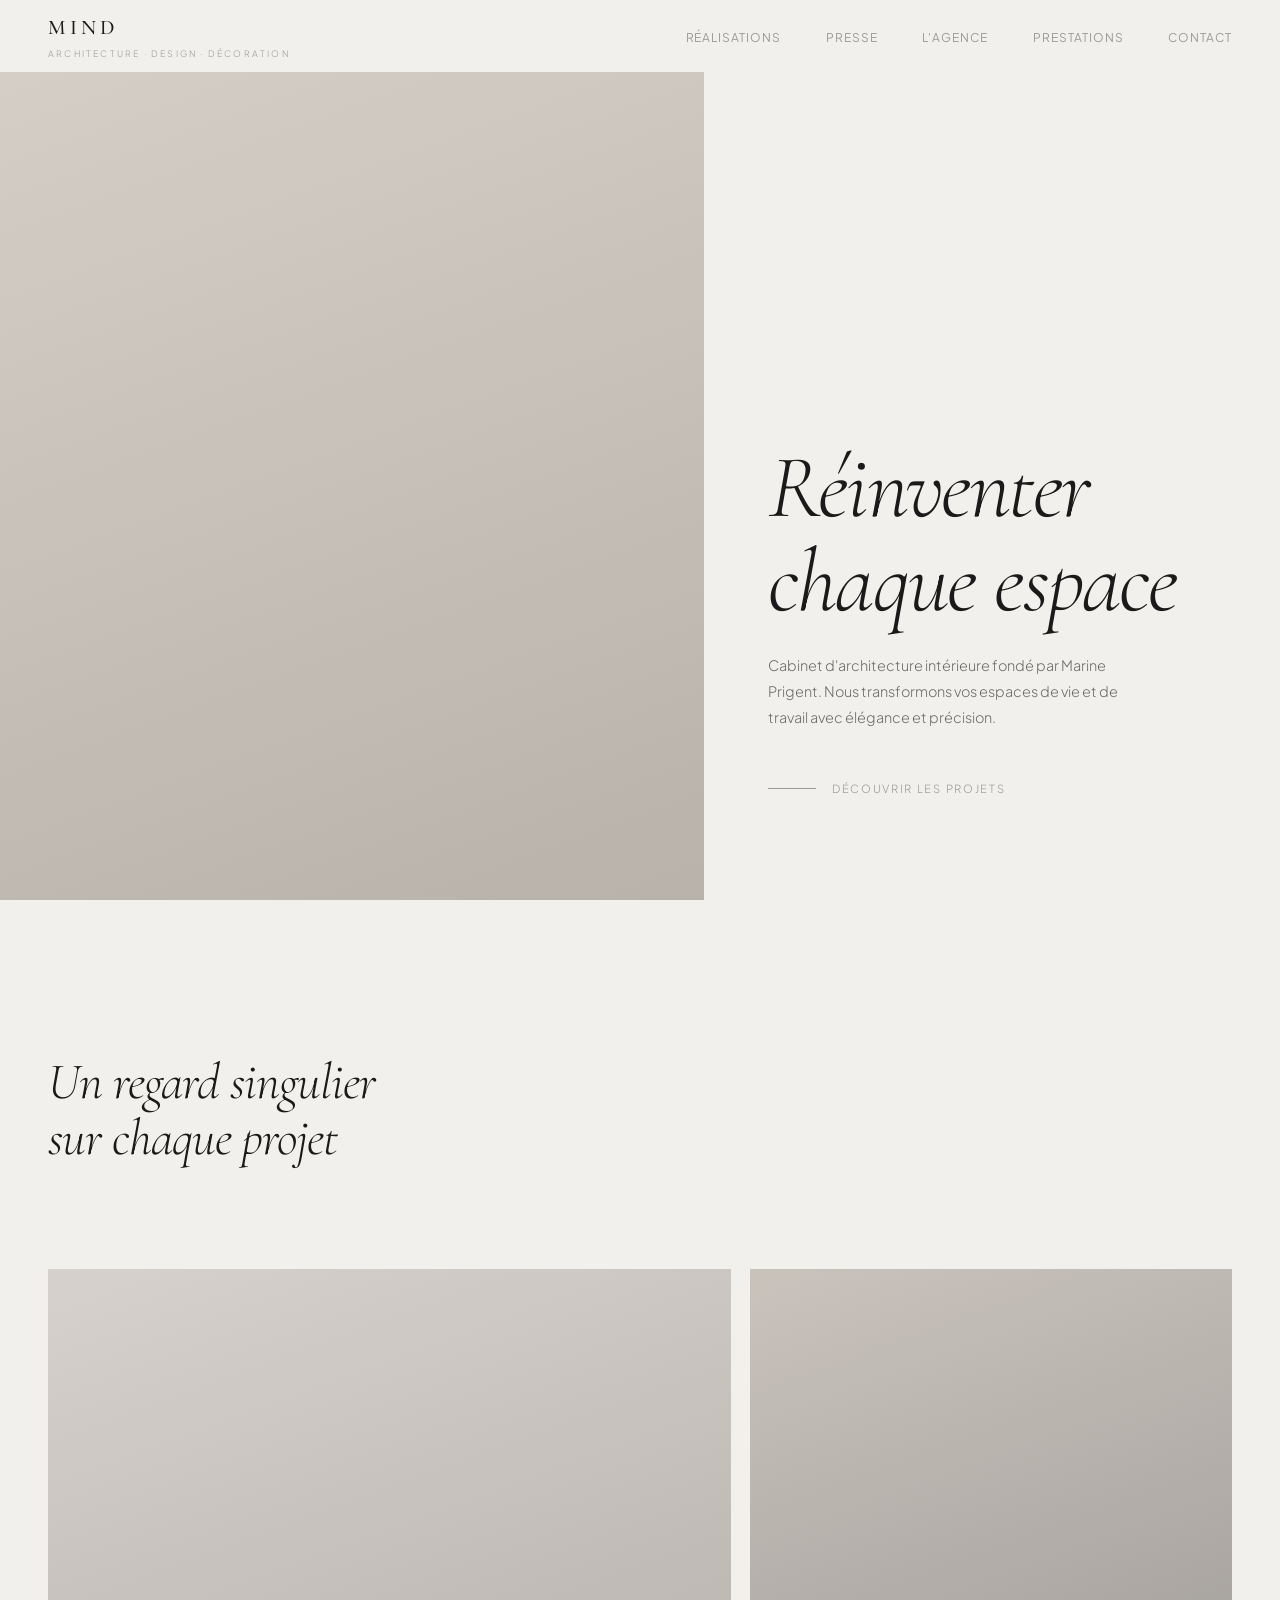
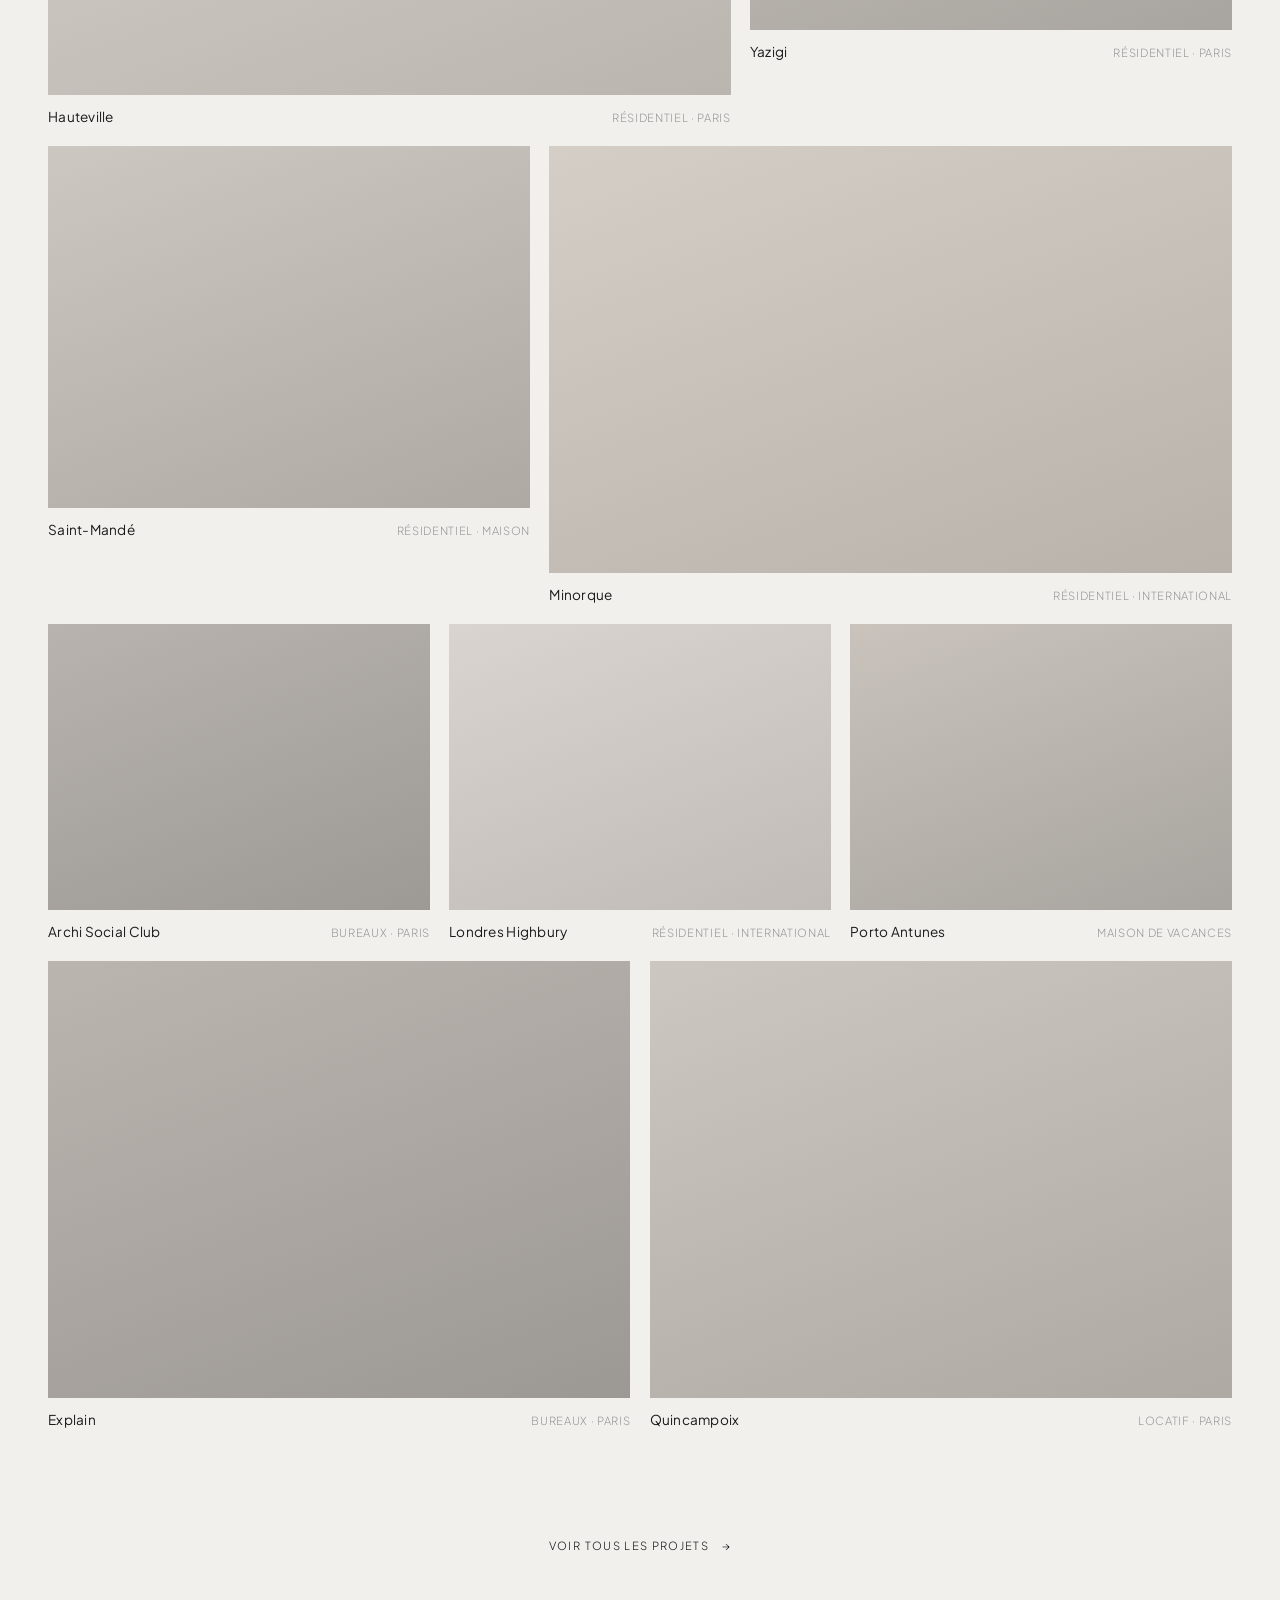
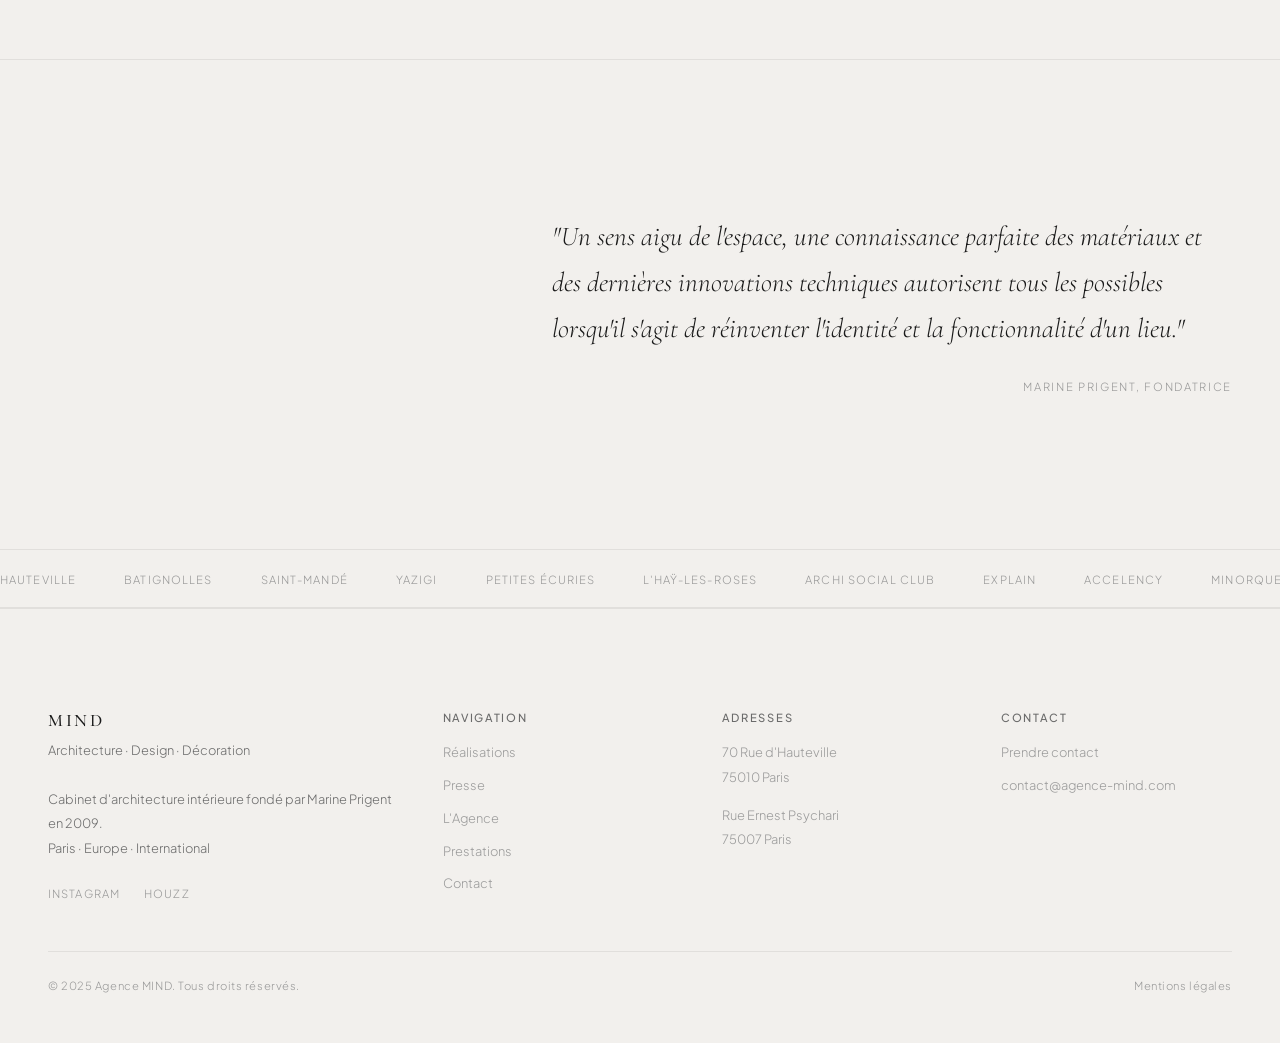
==== commit 1769d077: "Redesign: ultra-modern minimalist overhaul inspired by Studio X Complete CSS rewrite with fluid spac" ====
--- a/index.html
+++ b/index.html
@@ -6,19 +6,6 @@
   <title>Agence MIND — Architecture · Design · Décoration</title>
   <meta name="description" content="Agence MIND, cabinet d'architecture intérieure fondé par Marine Prigent à Paris. Rénovation résidentielle, bureaux et hospitality en France et à l'international.">
   <link rel="stylesheet" href="css/style.css">
-  <style>
-    /* Placeholder images via gradient */
-    .img-placeholder { background: linear-gradient(135deg, #D4CEC7 0%, #B8B2AA 100%); }
-    .img-placeholder-dark { background: linear-gradient(135deg, #B8B2AA 0%, #9A9490 100%); }
-
-    /* Color image blocks for demo */
-    .demo-img-1 { background: linear-gradient(160deg, #C9C3BC 0%, #A8A49F 100%); }
-    .demo-img-2 { background: linear-gradient(160deg, #D6D1CC 0%, #BBB5B0 100%); }
-    .demo-img-3 { background: linear-gradient(160deg, #B5B0AB 0%, #9C9893 100%); }
-    .demo-img-4 { background: linear-gradient(160deg, #CCC7C1 0%, #AFA9A4 100%); }
-    .demo-img-5 { background: linear-gradient(160deg, #D9D4CF 0%, #C0BBB6 100%); }
-    .demo-img-6 { background: linear-gradient(160deg, #B8B3AE 0%, #9D9994 100%); }
-  </style>
 </head>
 <body>
 
@@ -35,29 +22,35 @@
       <li><a href="services.html">Prestations</a></li>
       <li><a href="contact.html">Contact</a></li>
     </ul>
-    <button class="hamburger" aria-label="Menu">
+    <button class="hamburger" aria-label="Menu" onclick="toggleMenu()">
       <span></span><span></span><span></span>
     </button>
   </nav>
 
+  <!-- MOBILE MENU -->
+  <div class="mobile-menu" id="mobile-menu">
+    <a href="realisations.html" onclick="toggleMenu()">Réalisations</a>
+    <a href="presse.html" onclick="toggleMenu()">Presse</a>
+    <a href="agence.html" onclick="toggleMenu()">L'Agence</a>
+    <a href="services.html" onclick="toggleMenu()">Prestations</a>
+    <a href="contact.html" onclick="toggleMenu()">Contact</a>
+  </div>
+
   <!-- HERO -->
   <section class="hero">
-    <div class="hero-image demo-img-1">
-      <!-- image projet à insérer -->
+    <div class="hero-image" style="background:linear-gradient(160deg,#D4CEC7 0%,#B8B2AA 100%);">
     </div>
     <div class="hero-content">
-      <p class="section-label">Paris · Europe · International</p>
-      <h1>Réinventer<br>chaque espace</h1>
-      <p>Cabinet d'architecture intérieure fondé par Marine Prigent. Nous transformons vos espaces de vie et de travail avec élégance et précision.</p>
-      <span class="hero-scroll">Découvrir les projets</span>
+      <h1 class="reveal">Réinventer<br>chaque espace</h1>
+      <p class="reveal" style="transition-delay:0.1s;">Cabinet d'architecture intérieure fondé par Marine Prigent. Nous transformons vos espaces de vie et de travail avec élégance et précision.</p>
+      <a href="realisations.html" class="hero-scroll reveal" style="transition-delay:0.2s;">Découvrir les projets</a>
     </div>
   </section>
 
   <!-- PROJETS INTRO -->
   <section class="projects-intro">
     <div class="container">
-      <p class="section-label">Réalisations sélectionnées</p>
-      <h2>Un regard singulier<br>sur chaque projet</h2>
+      <h2 class="reveal">Un regard singulier<br>sur chaque projet</h2>
     </div>
   </section>
 
@@ -65,71 +58,67 @@
   <div class="container">
     <div class="grid-projects">
 
-      <!-- Rangée 1 -->
-      <a href="pages/projet-hauteville.html" class="project-card card-wide">
-        <div class="img-wrap demo-img-2" style="width:100%; aspect-ratio:16/10;"></div>
+      <a href="pages/projet-hauteville.html" class="project-card card-wide reveal">
+        <div class="img-wrap" style="background:linear-gradient(160deg,#D6D1CC,#BBB5B0); width:100%; aspect-ratio:16/10;"></div>
         <div class="project-card-info">
           <h3>Hauteville</h3>
           <span>Résidentiel · Paris</span>
         </div>
       </a>
-      <a href="pages/projet-yazigi.html" class="project-card card-med">
-        <div class="img-wrap demo-img-3" style="width:100%; aspect-ratio:4/3;"></div>
+      <a href="pages/projet-yazigi.html" class="project-card card-med reveal" style="transition-delay:0.1s;">
+        <div class="img-wrap" style="background:linear-gradient(160deg,#C9C3BC,#A8A49F); width:100%; aspect-ratio:4/3;"></div>
         <div class="project-card-info">
           <h3>Yazigi</h3>
           <span>Résidentiel · Paris</span>
         </div>
       </a>
 
-      <!-- Rangée 2 -->
-      <a href="pages/projet-saint-mande.html" class="project-card card-med">
-        <div class="img-wrap demo-img-4" style="width:100%; aspect-ratio:4/3;"></div>
+      <a href="pages/projet-saint-mande.html" class="project-card card-med reveal">
+        <div class="img-wrap" style="background:linear-gradient(160deg,#CCC7C1,#AFA9A4); width:100%; aspect-ratio:4/3;"></div>
         <div class="project-card-info">
           <h3>Saint-Mandé</h3>
           <span>Résidentiel · Maison</span>
         </div>
       </a>
-      <a href="pages/projet-minorque.html" class="project-card card-wide">
-        <div class="img-wrap demo-img-1" style="width:100%; aspect-ratio:16/10;"></div>
+      <a href="pages/projet-minorque.html" class="project-card card-wide reveal" style="transition-delay:0.1s;">
+        <div class="img-wrap" style="background:linear-gradient(160deg,#D4CEC7,#B8B2AA); width:100%; aspect-ratio:16/10;"></div>
         <div class="project-card-info">
           <h3>Minorque</h3>
           <span>Résidentiel · International</span>
         </div>
       </a>
 
-      <!-- Rangée 3 -->
-      <a href="pages/projet-archi-social-club.html" class="project-card card-third">
-        <div class="img-wrap demo-img-5" style="width:100%; aspect-ratio:4/3;"></div>
+      <a href="pages/projet-archi-social-club.html" class="project-card card-third reveal">
+        <div class="img-wrap" style="background:linear-gradient(160deg,#B8B3AE,#9D9994); width:100%; aspect-ratio:4/3;"></div>
         <div class="project-card-info">
           <h3>Archi Social Club</h3>
           <span>Bureaux · Paris</span>
         </div>
       </a>
-      <a href="pages/projet-londres-highbury.html" class="project-card card-third">
-        <div class="img-wrap demo-img-6" style="width:100%; aspect-ratio:4/3;"></div>
+      <a href="pages/projet-londres-highbury.html" class="project-card card-third reveal" style="transition-delay:0.08s;">
+        <div class="img-wrap" style="background:linear-gradient(160deg,#D9D4CF,#C0BBB6); width:100%; aspect-ratio:4/3;"></div>
         <div class="project-card-info">
           <h3>Londres Highbury</h3>
           <span>Résidentiel · International</span>
         </div>
       </a>
-      <a href="pages/projet-porto.html" class="project-card card-third">
-        <div class="img-wrap demo-img-2" style="width:100%; aspect-ratio:4/3;"></div>
+      <a href="pages/projet-porto.html" class="project-card card-third reveal" style="transition-delay:0.16s;">
+        <div class="img-wrap" style="background:linear-gradient(160deg,#C9C3BC,#A8A49F); width:100%; aspect-ratio:4/3;"></div>
         <div class="project-card-info">
           <h3>Porto Antunes</h3>
           <span>Maison de vacances</span>
         </div>
       </a>
 
-      <!-- Rangée 4 -->
-      <a href="pages/projet-explain.html" class="project-card card-half">
-        <div class="img-wrap demo-img-3" style="width:100%; aspect-ratio:4/3;"></div>
+      <a href="pages/projet-explain.html" class="project-card card-half reveal">
+        <div class="img-wrap" style="background:linear-gradient(160deg,#BBB5B0,#9C9893); width:100%; aspect-ratio:4/3;"></div>
         <div class="project-card-info">
           <h3>Explain</h3>
           <span>Bureaux · Paris</span>
         </div>
       </a>
-      <a href="pages/projet-quincampoix.html" class="project-card card-half">
-        <div class="img-wrap demo-img-4" style="width:100%; aspect-ratio:4/3;"></div>
+      <a href="pages/projet-quincampoix.html" class="project-card card-half reveal" style="transition-delay:0.1s;">
+        <div class="img-wrap" style="background:linear-gradient(160deg,#CCC7C1,#AFA9A4); width:100%; aspect-ratio:4/3;"></div>
         <div class="project-card-info">
           <h3>Quincampoix</h3>
           <span>Locatif · Paris</span>
@@ -138,26 +127,22 @@
 
     </div>
 
-    <div style="text-align:center; padding-bottom: 4rem;">
-      <a href="realisations.html" style="font-size:0.78rem; letter-spacing:0.12em; text-transform:uppercase; border-bottom:1px solid var(--dark); padding-bottom:2px;">
-        Voir tous les projets
-      </a>
+    <div style="text-align:center; padding-bottom:var(--space-lg);">
+      <a href="realisations.html" class="see-all reveal">Voir tous les projets</a>
     </div>
   </div>
 
   <!-- CITATION -->
-  <section style="padding: var(--gap) 0; border-top: 1px solid var(--light);">
+  <section class="quote-section">
     <div class="container">
-      <div class="text-right">
-        <blockquote style="font-family:'Lora',serif; font-style:italic; font-size:clamp(1.1rem,2vw,1.5rem); line-height:1.7; color:var(--dark);">
-          "Un sens aigu de l'espace, une connaissance parfaite des matériaux et des dernières innovations techniques autorisent tous les possibles lorsqu'il s'agit de réinventer l'identité et la fonctionnalité d'un lieu."
-        </blockquote>
-        <p style="margin-top:1.5rem; font-size:0.78rem; letter-spacing:0.12em; text-transform:uppercase; color:var(--mid);">Marine Prigent, Fondatrice</p>
-      </div>
+      <blockquote class="reveal">
+        "Un sens aigu de l'espace, une connaissance parfaite des matériaux et des dernières innovations techniques autorisent tous les possibles lorsqu'il s'agit de réinventer l'identité et la fonctionnalité d'un lieu."
+      </blockquote>
+      <p class="quote-author reveal" style="transition-delay:0.1s;">Marine Prigent, Fondatrice</p>
     </div>
   </section>
 
-  <!-- TICKER PROJETS (au-dessus du footer) -->
+  <!-- TICKER -->
   <div class="projects-ticker">
     <div class="ticker-track">
       <a href="pages/projet-hauteville.html">Hauteville</a>
@@ -179,7 +164,6 @@
       <a href="pages/projet-croix-nivert.html">Croix Nivert</a>
       <a href="pages/projet-gournay.html">Delpoio Gournay</a>
       <a href="pages/projet-hec-alumni.html">HEC Alumni</a>
-      <!-- duplicate for seamless loop -->
       <a href="pages/projet-hauteville.html">Hauteville</a>
       <a href="pages/projet-batignolles.html">Batignolles</a>
       <a href="pages/projet-saint-mande.html">Saint-Mandé</a>
@@ -211,9 +195,9 @@
           <p>Architecture · Design · Décoration<br><br>
           Cabinet d'architecture intérieure fondé par Marine Prigent en 2009.<br>
           Paris · Europe · International</p>
-          <div style="margin-top:1.5rem; display:flex; gap:1.2rem;">
-            <a href="https://instagram.com" target="_blank" style="font-size:0.72rem; letter-spacing:0.1em; text-transform:uppercase; color:var(--mid);">Instagram</a>
-            <a href="https://houzz.com" target="_blank" style="font-size:0.72rem; letter-spacing:0.1em; text-transform:uppercase; color:var(--mid);">Houzz</a>
+          <div class="footer-social">
+            <a href="https://instagram.com" target="_blank" rel="noopener">Instagram</a>
+            <a href="https://houzz.com" target="_blank" rel="noopener">Houzz</a>
           </div>
         </div>
         <div class="footer-col">
@@ -249,16 +233,35 @@
   </footer>
 
   <script>
-    // Nav scroll effect
+    // Nav scroll
     const nav = document.getElementById('main-nav');
     window.addEventListener('scroll', () => {
       nav.classList.toggle('scrolled', window.scrollY > 60);
     });
 
-    // Active nav link (grow font)
+    // Active nav link
     document.querySelectorAll('.nav-links a').forEach(link => {
       if (link.href === window.location.href) link.classList.add('active');
     });
+
+    // Mobile menu
+    function toggleMenu() {
+      document.querySelector('.hamburger').classList.toggle('open');
+      document.getElementById('mobile-menu').classList.toggle('open');
+      document.body.style.overflow = document.getElementById('mobile-menu').classList.contains('open') ? 'hidden' : '';
+    }
+
+    // Reveal on scroll
+    const observer = new IntersectionObserver((entries) => {
+      entries.forEach(entry => {
+        if (entry.isIntersecting) {
+          entry.target.classList.add('visible');
+          observer.unobserve(entry.target);
+        }
+      });
+    }, { threshold: 0.1, rootMargin: '0px 0px -40px 0px' });
+
+    document.querySelectorAll('.reveal, .reveal-line, .reveal-scale').forEach(el => observer.observe(el));
   </script>
 
 </body>
--- a/css/style.css
+++ b/css/style.css
@@ -1,52 +1,85 @@
 /* ============================================
-   AGENCE MIND — Stylesheet
-   Palette: gris clair #F2F0ED / gris foncé #2A2A2A
-   Titres: Cormorant Garamond (serif) / Corps: Plus Jakarta Sans
+   AGENCE MIND — Ultra-Modern Redesign
+   Light: #F2F0ED · Dark: #2A2A2A · Text: #1A1A1A
+   Cormorant Garamond + Plus Jakarta Sans
    ============================================ */
 
-@import url('https://fonts.googleapis.com/css2?family=Cormorant+Garamond:ital,wght@0,300;0,400;0,500;1,300;1,400;1,500&family=Plus+Jakarta+Sans:wght@300;400;500;600&display=swap');
-
-/* ---- RESET & BASE ---- */
+@import url('https://fonts.googleapis.com/css2?family=Cormorant+Garamond:ital,wght@0,300;0,400;0,500;0,600;1,300;1,400;1,500&family=Plus+Jakarta+Sans:wght@200;300;400;500;600&display=swap');
+
+/* ---- RESET ---- */
 *, *::before, *::after { box-sizing: border-box; margin: 0; padding: 0; }
 
 :root {
-  --bg:        #F2F0ED;
-  --dark:      #2A2A2A;
-  --mid:       #7A7A7A;
-  --light:     #C8C4BE;
-  --white:     #FFFFFF;
-  --accent:    #2A2A2A;
-  --fs-xl:     clamp(2.8rem, 6vw, 6rem);
-  --fs-lg:     clamp(1.8rem, 3vw, 3rem);
-  --fs-md:     clamp(1.1rem, 1.5vw, 1.4rem);
-  --fs-body:   clamp(0.9rem, 1vw, 1rem);
-  --fs-small:  0.78rem;
-  --gap:       clamp(2rem, 5vw, 5rem);
-  --radius:    0px;
-}
-
-html { scroll-behavior: smooth; }
+  --bg: #F2F0ED;
+  --bg-dark: #2A2A2A;
+  --ink: #1A1A1A;
+  --mid: #6B6B6B;
+  --muted: #9A9A9A;
+  --border: rgba(26,26,26,0.08);
+  --border-hover: rgba(26,26,26,0.2);
+  --white: #FFFFFF;
+
+  --font-display: 'Cormorant Garamond', Georgia, serif;
+  --font-body: 'Plus Jakarta Sans', system-ui, sans-serif;
+
+  --fs-hero: clamp(3.2rem, 7vw, 5.8rem);
+  --fs-h2: clamp(2rem, 4vw, 3.4rem);
+  --fs-h3: clamp(1.4rem, 2.2vw, 2rem);
+  --fs-body: clamp(0.9rem, 1vw, 1rem);
+  --fs-small: 0.8rem;
+  --fs-xs: 0.7rem;
+
+  --space-xs: clamp(0.5rem, 1vw, 0.75rem);
+  --space-sm: clamp(1rem, 2vw, 1.5rem);
+  --space-md: clamp(2rem, 4vw, 3rem);
+  --space-lg: clamp(4rem, 8vw, 7rem);
+  --space-xl: clamp(6rem, 12vw, 10rem);
+
+  --nav-height: 72px;
+  --ease-out: cubic-bezier(0.16, 1, 0.3, 1);
+  --ease-in-out: cubic-bezier(0.65, 0, 0.35, 1);
+}
+
+html {
+  scroll-behavior: smooth;
+  scrollbar-width: thin;
+  scrollbar-color: var(--muted) transparent;
+}
 
 body {
   background: var(--bg);
-  color: var(--dark);
-  font-family: 'Plus Jakarta Sans', sans-serif;
+  color: var(--ink);
+  font-family: var(--font-body);
   font-size: var(--fs-body);
   font-weight: 300;
   line-height: 1.7;
   -webkit-font-smoothing: antialiased;
-}
-
-h1, h2, h3, h4 {
-  font-family: 'Cormorant Garamond', serif;
+  -moz-osx-font-smoothing: grayscale;
+  overflow-x: hidden;
+}
+
+h1, h2, h3, h4, h5 {
+  font-family: var(--font-display);
   font-weight: 400;
-  line-height: 1.15;
-  letter-spacing: -0.01em;
+  line-height: 1.1;
+  letter-spacing: -0.02em;
+  text-wrap: balance;
+  color: var(--ink);
 }
 
 a { color: inherit; text-decoration: none; }
-img { display: block; width: 100%; object-fit: cover; }
+img { display: block; width: 100%; height: auto; object-fit: cover; }
 ul { list-style: none; }
+button { font-family: var(--font-body); cursor: pointer; }
+
+::selection {
+  background: var(--ink);
+  color: var(--bg);
+}
+
+::-webkit-scrollbar { width: 6px; }
+::-webkit-scrollbar-track { background: transparent; }
+::-webkit-scrollbar-thumb { background: var(--muted); border-radius: 3px; }
 
 /* ---- NAVIGATION ---- */
 nav {
@@ -56,210 +89,424 @@
   display: flex;
   align-items: center;
   justify-content: space-between;
-  padding: 1.8rem clamp(1.5rem, 5vw, 4rem);
+  padding: 0 clamp(1.5rem, 4vw, 3rem);
+  height: var(--nav-height);
   background: var(--bg);
-  border-bottom: 1px solid transparent;
-  transition: border-color 0.3s;
-}
-
-nav.scrolled { border-bottom-color: var(--light); }
+  transition: height 0.5s var(--ease-out), box-shadow 0.5s var(--ease-out), background 0.5s var(--ease-out);
+}
+
+nav.scrolled {
+  height: 56px;
+  box-shadow: 0 1px 0 var(--border);
+}
 
 .nav-logo {
-  font-family: 'Cormorant Garamond', serif;
-  font-size: 1.05rem;
-  font-weight: 400;
-  letter-spacing: 0.12em;
-  text-transform: uppercase;
-}
+  font-family: var(--font-display);
+  font-size: 1.3rem;
+  font-weight: 500;
+  letter-spacing: 0.2em;
+  text-transform: uppercase;
+  transition: opacity 0.3s;
+}
+
+.nav-logo:hover { opacity: 0.6; }
 
 .nav-logo span {
   display: block;
-  font-family: 'Plus Jakarta Sans', sans-serif;
-  font-size: 0.6rem;
+  font-family: var(--font-body);
+  font-size: 0.55rem;
   font-weight: 300;
-  letter-spacing: 0.22em;
-  text-transform: uppercase;
-  color: var(--mid);
-  margin-top: 2px;
+  letter-spacing: 0.25em;
+  text-transform: uppercase;
+  color: var(--muted);
+  margin-top: 1px;
 }
 
 .nav-links {
   display: flex;
-  gap: 2.5rem;
+  gap: 2.8rem;
   align-items: center;
 }
 
 .nav-links a {
-  font-size: var(--fs-small);
-  font-weight: 300;
-  letter-spacing: 0.1em;
-  text-transform: uppercase;
-  color: var(--mid);
-  transition: color 0.2s, font-size 0.2s;
+  font-size: 0.75rem;
+  font-weight: 400;
+  letter-spacing: 0.08em;
+  text-transform: uppercase;
+  color: var(--muted);
   position: relative;
+  transition: color 0.4s var(--ease-out);
+}
+
+.nav-links a::after {
+  content: '';
+  position: absolute;
+  bottom: -4px;
+  left: 0;
+  width: 0;
+  height: 1px;
+  background: var(--ink);
+  transition: width 0.4s var(--ease-out);
 }
 
 .nav-links a:hover,
 .nav-links a.active {
-  color: var(--dark);
-  font-size: 0.88rem;
+  color: var(--ink);
+}
+
+.nav-links a:hover::after,
+.nav-links a.active::after {
+  width: 100%;
+}
+
+/* ---- MOBILE MENU ---- */
+.hamburger {
+  display: none;
+  flex-direction: column;
+  gap: 6px;
+  background: none;
+  border: none;
+  padding: 8px;
+  z-index: 200;
+}
+
+.hamburger span {
+  display: block;
+  width: 24px;
+  height: 1px;
+  background: var(--ink);
+  transition: all 0.4s var(--ease-out);
+  transform-origin: center;
+}
+
+.hamburger.open span:nth-child(1) { transform: rotate(45deg) translate(4px, 5px); }
+.hamburger.open span:nth-child(2) { opacity: 0; transform: scaleX(0); }
+.hamburger.open span:nth-child(3) { transform: rotate(-45deg) translate(4px, -5px); }
+
+.mobile-menu {
+  position: fixed;
+  inset: 0;
+  z-index: 150;
+  background: var(--bg);
+  display: flex;
+  flex-direction: column;
+  justify-content: center;
+  align-items: center;
+  gap: 2rem;
+  opacity: 0;
+  pointer-events: none;
+  transition: opacity 0.5s var(--ease-out);
+}
+
+.mobile-menu.open {
+  opacity: 1;
+  pointer-events: auto;
+}
+
+.mobile-menu a {
+  font-family: var(--font-display);
+  font-size: clamp(2rem, 5vw, 3rem);
   font-weight: 400;
-}
-
-/* ---- LAYOUT HELPERS ---- */
+  color: var(--ink);
+  transform: translateY(20px);
+  opacity: 0;
+  transition: transform 0.5s var(--ease-out), opacity 0.5s var(--ease-out), color 0.3s;
+}
+
+.mobile-menu.open a {
+  transform: translateY(0);
+  opacity: 1;
+}
+
+.mobile-menu.open a:nth-child(1) { transition-delay: 0.1s; }
+.mobile-menu.open a:nth-child(2) { transition-delay: 0.15s; }
+.mobile-menu.open a:nth-child(3) { transition-delay: 0.2s; }
+.mobile-menu.open a:nth-child(4) { transition-delay: 0.25s; }
+.mobile-menu.open a:nth-child(5) { transition-delay: 0.3s; }
+
+.mobile-menu a:hover { color: var(--muted); }
+
+/* ---- LAYOUT ---- */
 .container {
-  max-width: 1400px;
+  max-width: 1440px;
   margin: 0 auto;
-  padding: 0 clamp(1.5rem, 5vw, 4rem);
-}
-
-.section { padding: var(--gap) 0; }
-
+  padding: 0 clamp(1.5rem, 4vw, 3rem);
+}
+
+.container--narrow {
+  max-width: 960px;
+  margin: 0 auto;
+  padding: 0 clamp(1.5rem, 4vw, 3rem);
+}
+
+/* ---- REVEAL ANIMATIONS ---- */
+.reveal {
+  opacity: 0;
+  transform: translateY(40px);
+  transition: opacity 0.8s var(--ease-out), transform 0.8s var(--ease-out);
+}
+
+.reveal.visible {
+  opacity: 1;
+  transform: translateY(0);
+}
+
+.reveal-line {
+  opacity: 0;
+  transform: translateY(20px);
+  transition: opacity 0.6s var(--ease-out), transform 0.6s var(--ease-out);
+}
+
+.reveal-line.visible {
+  opacity: 1;
+  transform: translateY(0);
+}
+
+.reveal-scale {
+  opacity: 0;
+  transform: scale(0.95);
+  transition: opacity 0.8s var(--ease-out), transform 0.8s var(--ease-out);
+}
+
+.reveal-scale.visible {
+  opacity: 1;
+  transform: scale(1);
+}
+
+@media (prefers-reduced-motion: reduce) {
+  .reveal, .reveal-line, .reveal-scale {
+    opacity: 1;
+    transform: none;
+    transition: none;
+  }
+}
+
+/* ---- SECTION LABEL ---- */
 .section-label {
-  font-family: 'Plus Jakarta Sans', sans-serif;
-  font-size: var(--fs-small);
+  font-family: var(--font-body);
+  font-size: var(--fs-xs);
   font-weight: 400;
-  letter-spacing: 0.18em;
-  text-transform: uppercase;
-  color: var(--mid);
-  margin-bottom: 1.2rem;
-}
-
-/* Texte excentré — ferré gauche ou droite */
-.text-left  { max-width: 520px; margin-right: auto; }
-.text-right { max-width: 520px; margin-left: auto; }
-.text-center { max-width: 680px; margin: 0 auto; text-align: center; }
+  letter-spacing: 0.2em;
+  text-transform: uppercase;
+  color: var(--muted);
+  margin-bottom: var(--space-sm);
+}
 
 /* ---- HERO ---- */
 .hero {
-  height: 100vh;
-  display: grid;
-  grid-template-columns: 1fr 1fr;
-  padding-top: 80px;
+  min-height: 100vh;
+  display: grid;
+  grid-template-columns: 1.1fr 0.9fr;
+  padding-top: var(--nav-height);
 }
 
 .hero-image {
-  height: 100%;
+  position: relative;
+  overflow: hidden;
   background: #D4CEC7;
-  overflow: hidden;
 }
 
 .hero-image img {
   width: 100%;
   height: 100%;
   object-fit: cover;
-  opacity: 0.85;
+  transition: transform 8s var(--ease-out);
+}
+
+.hero-image:hover img {
+  transform: scale(1.04);
 }
 
 .hero-content {
   display: flex;
   flex-direction: column;
   justify-content: flex-end;
-  padding: clamp(2rem, 4vw, 4rem);
-  padding-bottom: clamp(3rem, 6vw, 6rem);
+  padding: var(--space-lg) clamp(2rem, 5vw, 4rem);
+  padding-bottom: clamp(4rem, 8vw, 8rem);
 }
 
 .hero-content h1 {
-  font-size: var(--fs-xl);
-  margin-bottom: 1.5rem;
+  font-size: var(--fs-hero);
   font-style: italic;
+  font-weight: 300;
+  margin-bottom: var(--space-sm);
+  line-height: 1.05;
 }
 
 .hero-content p {
-  font-size: var(--fs-md);
+  font-size: var(--fs-body);
   font-weight: 300;
   color: var(--mid);
-  max-width: 400px;
-  margin-bottom: 2.5rem;
+  max-width: 380px;
+  margin-bottom: var(--space-md);
+  line-height: 1.8;
 }
 
 .hero-scroll {
-  font-size: var(--fs-small);
-  letter-spacing: 0.15em;
-  text-transform: uppercase;
-  color: var(--mid);
-  display: flex;
+  display: inline-flex;
   align-items: center;
   gap: 1rem;
+  font-size: var(--fs-xs);
+  letter-spacing: 0.15em;
+  text-transform: uppercase;
+  color: var(--muted);
+  cursor: pointer;
+  transition: color 0.3s, gap 0.4s var(--ease-out);
+}
+
+.hero-scroll:hover {
+  color: var(--ink);
+  gap: 1.5rem;
 }
 
 .hero-scroll::before {
   content: '';
   display: block;
-  width: 40px;
+  width: 48px;
   height: 1px;
-  background: var(--mid);
-}
-
-/* ---- PROJECTS GRID (homepage) ---- */
+  background: currentColor;
+  transition: width 0.4s var(--ease-out);
+}
+
+.hero-scroll:hover::before { width: 64px; }
+
+/* ---- PROJECTS INTRO ---- */
 .projects-intro {
-  padding: calc(var(--gap) * 1.5) 0 var(--gap);
+  padding: var(--space-xl) 0 var(--space-lg);
 }
 
 .projects-intro h2 {
-  font-size: var(--fs-lg);
+  font-size: var(--fs-h2);
   font-style: italic;
-}
-
+  font-weight: 300;
+}
+
+/* ---- PROJECTS GRID ---- */
 .grid-projects {
   display: grid;
   grid-template-columns: repeat(12, 1fr);
-  gap: 1.5rem;
-  padding-bottom: var(--gap);
+  gap: 1.2rem;
+  padding-bottom: var(--space-lg);
 }
 
 .project-card {
+  position: relative;
   cursor: pointer;
   overflow: hidden;
 }
 
 .project-card .img-wrap {
   overflow: hidden;
-  background: var(--light);
+  background: var(--border);
+  position: relative;
+}
+
+.project-card .img-wrap::after {
+  content: '';
+  position: absolute;
+  inset: 0;
+  background: rgba(26,26,26,0);
+  transition: background 0.6s var(--ease-out);
+}
+
+.project-card:hover .img-wrap::after {
+  background: rgba(26,26,26,0.06);
 }
 
 .project-card .img-wrap img {
-  transition: transform 0.7s ease;
-  aspect-ratio: 4/3;
-}
-
-.project-card:hover .img-wrap img { transform: scale(1.03); }
+  width: 100%;
+  height: 100%;
+  object-fit: cover;
+  transition: transform 0.8s var(--ease-out);
+}
+
+.project-card:hover .img-wrap img {
+  transform: scale(1.04);
+}
 
 .project-card-info {
-  padding-top: 0.9rem;
+  padding-top: 0.8rem;
   display: flex;
   justify-content: space-between;
   align-items: baseline;
 }
 
 .project-card-info h3 {
-  font-family: 'Plus Jakarta Sans', sans-serif;
-  font-weight: 300;
+  font-family: var(--font-body);
+  font-weight: 400;
   font-size: 0.85rem;
-  letter-spacing: 0.05em;
-}
+  letter-spacing: 0.02em;
+  transition: color 0.3s;
+}
+
+.project-card:hover .project-card-info h3 { color: var(--mid); }
 
 .project-card-info span {
-  font-size: 0.7rem;
-  color: var(--mid);
-  letter-spacing: 0.08em;
-  text-transform: uppercase;
-}
-
-/* Card sizes — layout Studio X inspired */
+  font-size: var(--fs-xs);
+  color: var(--muted);
+  letter-spacing: 0.06em;
+  text-transform: uppercase;
+}
+
 .card-wide  { grid-column: span 7; }
 .card-med   { grid-column: span 5; }
 .card-third { grid-column: span 4; }
 .card-half  { grid-column: span 6; }
 
-.card-wide .img-wrap img  { aspect-ratio: 16/10; }
-.card-med  .img-wrap img  { aspect-ratio: 4/3; }
-
-/* ---- HORIZONTAL PROJECTS TICKER (above footer) ---- */
+/* ---- LINK: VOIR TOUS LES PROJETS ---- */
+.see-all {
+  display: inline-flex;
+  align-items: center;
+  gap: 0.8rem;
+  font-size: var(--fs-xs);
+  letter-spacing: 0.12em;
+  text-transform: uppercase;
+  color: var(--ink);
+  transition: gap 0.4s var(--ease-out);
+}
+
+.see-all::after {
+  content: '→';
+  transition: transform 0.4s var(--ease-out);
+}
+
+.see-all:hover { gap: 1.2rem; }
+.see-all:hover::after { transform: translateX(4px); }
+
+/* ---- CITATION / BLOCKQUOTE ---- */
+.quote-section {
+  padding: var(--space-xl) 0;
+  border-top: 1px solid var(--border);
+}
+
+.quote-section blockquote {
+  font-family: var(--font-display);
+  font-style: italic;
+  font-weight: 300;
+  font-size: clamp(1.2rem, 2.2vw, 1.7rem);
+  line-height: 1.7;
+  color: var(--ink);
+  max-width: 680px;
+  margin-left: auto;
+  text-wrap: pretty;
+}
+
+.quote-section .quote-author {
+  margin-top: var(--space-sm);
+  font-size: var(--fs-xs);
+  letter-spacing: 0.15em;
+  text-transform: uppercase;
+  color: var(--muted);
+  text-align: right;
+  max-width: 680px;
+  margin-left: auto;
+}
+
+/* ---- TICKER ---- */
 .projects-ticker {
-  border-top: 1px solid var(--light);
-  border-bottom: 1px solid var(--light);
-  padding: 1.1rem 0;
+  border-top: 1px solid var(--border);
+  border-bottom: 1px solid var(--border);
+  padding: 1rem 0;
   overflow: hidden;
   white-space: nowrap;
 }
@@ -267,56 +514,109 @@
 .ticker-track {
   display: inline-flex;
   gap: 3rem;
-  animation: ticker 35s linear infinite;
+  animation: ticker 40s linear infinite;
 }
 
 .ticker-track a {
-  font-size: var(--fs-small);
+  font-size: var(--fs-xs);
   letter-spacing: 0.1em;
   text-transform: uppercase;
-  color: var(--mid);
-  transition: color 0.2s;
+  color: var(--muted);
+  transition: color 0.3s;
   flex-shrink: 0;
 }
 
-.ticker-track a:hover { color: var(--dark); }
+.ticker-track a:hover { color: var(--ink); }
 
 @keyframes ticker {
   from { transform: translateX(0); }
   to   { transform: translateX(-50%); }
 }
 
+/* ---- PROJECTS LIST (inline) ---- */
+.projects-list-section {
+  padding: var(--space-md) 0;
+  border-top: 1px solid var(--border);
+}
+
+.projects-list {
+  display: flex;
+  flex-wrap: wrap;
+  row-gap: 0.5rem;
+  column-gap: 0;
+  align-items: baseline;
+  line-height: 1.9;
+}
+
+.projects-list a {
+  font-family: var(--font-display);
+  font-style: italic;
+  font-weight: 300;
+  font-size: 1.05rem;
+  letter-spacing: 0.02em;
+  color: var(--muted);
+  transition: color 0.3s;
+}
+
+.projects-list a:hover { color: var(--ink); }
+.projects-list a.current { color: var(--ink); font-weight: 400; }
+
+.projects-list .sep {
+  color: var(--border-hover);
+  font-size: 0.85rem;
+  padding: 0 0.7rem;
+  user-select: none;
+}
+
 /* ---- FOOTER ---- */
 footer {
-  padding: clamp(3rem, 6vw, 5rem) 0 2rem;
-  border-top: 1px solid var(--light);
+  padding: var(--space-lg) 0 var(--space-md);
+  border-top: 1px solid var(--border);
 }
 
 .footer-grid {
   display: grid;
-  grid-template-columns: 2fr 1fr 1fr 1fr;
+  grid-template-columns: 1.5fr 1fr 1fr 1fr;
   gap: 3rem;
-  margin-bottom: 3rem;
+  margin-bottom: var(--space-md);
 }
 
 .footer-brand h2 {
-  font-size: 1rem;
-  letter-spacing: 0.12em;
-  text-transform: uppercase;
-  margin-bottom: 0.4rem;
+  font-family: var(--font-display);
+  font-size: 1.1rem;
+  font-weight: 500;
+  letter-spacing: 0.15em;
+  text-transform: uppercase;
+  margin-bottom: 0.5rem;
 }
 
 .footer-brand p {
   font-size: var(--fs-small);
   color: var(--mid);
-  line-height: 1.8;
-}
+  line-height: 1.9;
+}
+
+.footer-social {
+  display: flex;
+  gap: 1.5rem;
+  margin-top: var(--space-sm);
+}
+
+.footer-social a {
+  font-size: var(--fs-xs);
+  letter-spacing: 0.1em;
+  text-transform: uppercase;
+  color: var(--muted);
+  transition: color 0.3s;
+}
+
+.footer-social a:hover { color: var(--ink); }
 
 .footer-col h4 {
-  font-family: 'Plus Jakarta Sans', sans-serif;
-  font-size: var(--fs-small);
+  font-family: var(--font-body);
+  font-size: var(--fs-xs);
   font-weight: 500;
-  letter-spacing: 0.12em;
+  letter-spacing: 0.15em;
   text-transform: uppercase;
   margin-bottom: 1rem;
   color: var(--mid);
@@ -328,153 +628,171 @@
 
 .footer-col ul li a {
   font-size: var(--fs-small);
-  color: var(--mid);
-  transition: color 0.2s;
-}
-
-.footer-col ul li a:hover { color: var(--dark); }
+  color: var(--muted);
+  transition: color 0.3s;
+}
+
+.footer-col ul li a:hover { color: var(--ink); }
 
 .footer-bottom {
   display: flex;
   justify-content: space-between;
   align-items: center;
-  padding-top: 1.5rem;
-  border-top: 1px solid var(--light);
-  font-size: var(--fs-small);
-  color: var(--mid);
+  padding-top: var(--space-sm);
+  border-top: 1px solid var(--border);
+  font-size: var(--fs-xs);
+  color: var(--muted);
+  letter-spacing: 0.05em;
 }
 
 /* ---- PAGE HEADER ---- */
 .page-header {
-  padding-top: calc(80px + clamp(3rem, 8vw, 7rem));
-  padding-bottom: clamp(2rem, 4vw, 4rem);
+  padding-top: calc(var(--nav-height) + var(--space-lg));
+  padding-bottom: var(--space-lg);
 }
 
 .page-header h1 {
-  font-size: var(--fs-xl);
+  font-size: var(--fs-hero);
   font-style: italic;
-}
-
-/* ---- SERVICES PAGE ---- */
+  font-weight: 300;
+}
+
+/* ---- SERVICES ---- */
 .services-intro {
   display: grid;
   grid-template-columns: 1fr 1fr;
-  gap: 4rem;
+  gap: clamp(3rem, 6vw, 6rem);
   align-items: end;
-  padding: clamp(2rem, 5vw, 5rem) 0;
+  padding: var(--space-lg) 0;
 }
 
 .services-intro h2 {
-  font-size: var(--fs-lg);
+  font-size: var(--fs-h2);
   font-style: italic;
+  font-weight: 300;
 }
 
 .prestation-list {
   display: grid;
-  grid-template-columns: 1fr;
   gap: 0;
 }
 
 .prestation-item {
-  border-top: 1px solid var(--light);
-  padding: 2.5rem 0;
-  display: grid;
-  grid-template-columns: 80px 1fr auto;
+  border-top: 1px solid var(--border);
+  padding: var(--space-md) 0;
+  display: grid;
+  grid-template-columns: 60px 1fr 40px;
   gap: 2rem;
   align-items: start;
   cursor: pointer;
-  transition: background 0.2s;
-}
-
-.prestation-item:last-child { border-bottom: 1px solid var(--light); }
+  transition: background 0.3s var(--ease-out);
+}
+
+.prestation-item:last-child { border-bottom: 1px solid var(--border); }
+
+.prestation-item:hover {
+  background: rgba(26,26,26,0.015);
+}
 
 .prestation-num {
-  font-size: var(--fs-small);
-  color: var(--mid);
+  font-size: var(--fs-xs);
+  color: var(--muted);
   letter-spacing: 0.1em;
-  padding-top: 0.3rem;
+  padding-top: 0.4rem;
 }
 
 .prestation-item h3 {
-  font-size: 1.4rem;
-  margin-bottom: 0.8rem;
-}
+  font-size: var(--fs-h3);
+  font-weight: 400;
+  margin-bottom: 0.6rem;
+  transition: color 0.3s;
+}
+
+.prestation-item:hover h3 { color: var(--mid); }
 
 .prestation-item p {
   font-size: var(--fs-small);
   color: var(--mid);
-  max-width: 540px;
+  max-width: 560px;
   line-height: 1.8;
 }
 
 .prestation-detail {
-  display: none;
-  margin-top: 1.5rem;
-}
-
-.prestation-detail.open { display: block; }
-
-.prestation-detail ul {
-  padding-left: 0;
+  max-height: 0;
+  overflow: hidden;
+  transition: max-height 0.6s var(--ease-out), opacity 0.4s;
+  opacity: 0;
+  margin-top: 0;
+}
+
+.prestation-item.open .prestation-detail {
+  max-height: 600px;
+  opacity: 1;
+  margin-top: var(--space-sm);
 }
 
 .prestation-detail ul li {
   font-size: var(--fs-small);
   color: var(--mid);
-  padding: 0.35rem 0;
-  padding-left: 1.2rem;
+  padding: 0.4rem 0 0.4rem 1.2rem;
   position: relative;
-  border-bottom: 1px solid var(--bg);
+  border-bottom: 1px solid var(--border);
 }
 
 .prestation-detail ul li::before {
   content: '—';
   position: absolute;
   left: 0;
-  color: var(--light);
+  color: var(--muted);
 }
 
 .prestation-arrow {
-  font-size: 1.2rem;
-  color: var(--mid);
-  padding-top: 0.2rem;
-  transition: transform 0.3s;
+  font-size: 1.4rem;
+  color: var(--muted);
+  font-weight: 200;
+  padding-top: 0.3rem;
+  transition: transform 0.4s var(--ease-out);
+  text-align: right;
 }
 
 .prestation-item.open .prestation-arrow { transform: rotate(45deg); }
 
-/* Clients typology */
+/* Clients grid */
 .clients-grid {
   display: grid;
   grid-template-columns: repeat(3, 1fr);
   gap: 1px;
-  background: var(--light);
-  margin: var(--gap) 0;
+  background: var(--border);
+  margin: var(--space-lg) 0;
 }
 
 .client-card {
   background: var(--bg);
-  padding: 2.5rem 2rem;
-}
+  padding: var(--space-md) clamp(1.5rem, 3vw, 2.5rem);
+  transition: background 0.4s var(--ease-out);
+}
+
+.client-card:hover { background: rgba(255,255,255,0.5); }
 
 .client-card h3 {
-  font-size: 1.1rem;
+  font-size: var(--fs-h3);
   margin-bottom: 1rem;
+  font-weight: 400;
 }
 
 .client-card p {
   font-size: var(--fs-small);
   color: var(--mid);
-  line-height: 1.8;
-}
-
-/* Zones géographiques */
+  line-height: 1.9;
+}
+
+/* Zones */
 .zones {
   display: grid;
   grid-template-columns: 1fr 1fr;
-  gap: 4rem;
+  gap: clamp(3rem, 6vw, 6rem);
   align-items: center;
-  padding: var(--gap) 0;
+  padding: var(--space-lg) 0;
 }
 
 .zone-list li {
@@ -482,57 +800,67 @@
   align-items: center;
   gap: 1rem;
   padding: 1rem 0;
-  border-bottom: 1px solid var(--light);
-  font-size: 0.9rem;
-}
+  border-bottom: 1px solid var(--border);
+  font-size: var(--fs-body);
+  transition: padding-left 0.3s var(--ease-out);
+}
+
+.zone-list li:hover { padding-left: 0.5rem; }
 
 .zone-list li::before {
   content: '→';
-  color: var(--mid);
+  color: var(--muted);
   font-size: 0.8rem;
-}
-
-/* Déroulé projet */
+  transition: transform 0.3s var(--ease-out);
+}
+
+.zone-list li:hover::before { transform: translateX(4px); }
+
+/* Process steps */
 .project-process {
-  padding: var(--gap) 0;
+  padding: var(--space-lg) 0;
 }
 
 .process-steps {
   display: grid;
   grid-template-columns: repeat(4, 1fr);
-  gap: 2px;
-  background: var(--light);
-  margin-top: 2rem;
+  gap: 1px;
+  background: var(--border);
+  margin-top: var(--space-md);
 }
 
 .process-step {
   background: var(--bg);
-  padding: 2rem 1.5rem;
-}
+  padding: var(--space-md) clamp(1rem, 2vw, 2rem);
+  transition: background 0.4s var(--ease-out);
+}
+
+.process-step:hover { background: rgba(255,255,255,0.5); }
 
 .process-step-num {
+  font-size: var(--fs-xs);
+  color: var(--muted);
+  margin-bottom: 1rem;
+  letter-spacing: 0.1em;
+}
+
+.process-step h4 {
+  font-size: 1.1rem;
+  font-weight: 400;
+  margin-bottom: 0.8rem;
+}
+
+.process-step p {
   font-size: var(--fs-small);
   color: var(--mid);
-  margin-bottom: 1rem;
-  letter-spacing: 0.1em;
-}
-
-.process-step h4 {
-  font-size: 1rem;
-  margin-bottom: 0.8rem;
-}
-
-.process-step p {
-  font-size: 0.78rem;
-  color: var(--mid);
   line-height: 1.8;
 }
 
-/* Logos défilants */
+/* Logo ticker */
 .logo-ticker {
-  padding: 3rem 0;
-  border-top: 1px solid var(--light);
-  border-bottom: 1px solid var(--light);
+  padding: var(--space-md) 0;
+  border-top: 1px solid var(--border);
+  border-bottom: 1px solid var(--border);
   overflow: hidden;
 }
 
@@ -540,28 +868,31 @@
   display: inline-flex;
   gap: 4rem;
   align-items: center;
-  animation: ticker 20s linear infinite;
+  animation: ticker 25s linear infinite;
 }
 
 .logo-ticker-track span {
-  font-family: 'Cormorant Garamond', serif;
-  font-size: 0.9rem;
+  font-family: var(--font-display);
+  font-size: 0.95rem;
   font-style: italic;
-  color: var(--mid);
+  color: var(--muted);
   white-space: nowrap;
   flex-shrink: 0;
-}
+  transition: color 0.3s;
+}
+
+.logo-ticker-track span:hover { color: var(--ink); }
 
 /* ---- AGENCE PAGE ---- */
 .agence-hero {
   display: grid;
   grid-template-columns: 1fr 1fr;
-  gap: 5rem;
-  padding: calc(80px + 4rem) 0 4rem;
+  gap: clamp(3rem, 6vw, 6rem);
+  padding: calc(var(--nav-height) + var(--space-lg)) 0 var(--space-lg);
 }
 
 .agence-portrait {
-  background: var(--light);
+  background: #C8C4BE;
   aspect-ratio: 3/4;
   overflow: hidden;
 }
@@ -570,70 +901,62 @@
   width: 100%;
   height: 100%;
   object-fit: cover;
-}
+  transition: transform 0.8s var(--ease-out);
+}
+
+.agence-portrait:hover img { transform: scale(1.03); }
 
 .agence-bio {
   display: flex;
   flex-direction: column;
   justify-content: flex-end;
-  padding-bottom: 2rem;
-}
-
-.agence-bio .section-label { margin-bottom: 2rem; }
+  padding-bottom: var(--space-md);
+}
 
 .agence-bio h1 {
-  font-size: clamp(2rem, 4vw, 3.5rem);
+  font-size: clamp(2.2rem, 4.5vw, 3.8rem);
   font-style: italic;
-  margin-bottom: 2rem;
+  font-weight: 300;
+  margin-bottom: var(--space-sm);
 }
 
 .agence-bio blockquote {
-  font-family: 'Cormorant Garamond', serif;
+  font-family: var(--font-display);
   font-style: italic;
-  font-size: 1.05rem;
+  font-weight: 300;
+  font-size: 1.1rem;
   color: var(--mid);
-  border-left: 2px solid var(--light);
-  padding-left: 1.5rem;
-  margin: 2rem 0;
-  line-height: 1.8;
+  border-left: 1px solid var(--border-hover);
+  padding-left: var(--space-sm);
+  margin: var(--space-sm) 0;
+  line-height: 1.9;
 }
 
 .agence-bio p {
-  font-size: 0.92rem;
+  font-size: var(--fs-body);
   color: var(--mid);
   line-height: 1.9;
-  margin-bottom: 1rem;
-}
-
-/* Timeline / Parcours */
+  margin-bottom: 0.8rem;
+}
+
+/* Timeline */
 .timeline {
-  padding: var(--gap) 0;
+  padding: var(--space-lg) 0;
   position: relative;
-}
-
-.timeline-line {
-  position: absolute;
-  left: clamp(1.5rem, 5vw, 4rem);
-  right: 0;
-  top: 0; bottom: 0;
-  width: 1px;
-  background: var(--light);
-  left: 50%;
 }
 
 .timeline-items {
   position: relative;
   display: flex;
   flex-direction: column;
-  gap: 0;
 }
 
 .timeline-item {
   display: grid;
-  grid-template-columns: 1fr 60px 1fr;
+  grid-template-columns: 1fr 50px 1fr;
   gap: 2rem;
   align-items: start;
-  padding: 2rem 0;
+  padding: var(--space-sm) 0;
 }
 
 .timeline-item:nth-child(odd) .t-content { grid-column: 1; text-align: right; }
@@ -651,28 +974,31 @@
 }
 
 .t-dot-inner {
-  width: 10px;
-  height: 10px;
+  width: 8px;
+  height: 8px;
   border-radius: 50%;
-  background: var(--dark);
+  background: var(--ink);
   flex-shrink: 0;
 }
 
 .t-content .t-year {
+  font-size: var(--fs-xs);
+  color: var(--muted);
+  letter-spacing: 0.12em;
+  margin-bottom: 0.3rem;
+  text-transform: uppercase;
+}
+
+.t-content h4 {
+  font-size: 1rem;
+  font-weight: 400;
+  margin-bottom: 0.3rem;
+}
+
+.t-content p {
   font-size: var(--fs-small);
   color: var(--mid);
-  letter-spacing: 0.1em;
-  margin-bottom: 0.4rem;
-}
-
-.t-content h4 {
-  font-size: 0.95rem;
-  margin-bottom: 0.3rem;
-}
-
-.t-content p {
-  font-size: 0.78rem;
-  color: var(--mid);
+  line-height: 1.8;
 }
 
 /* Awards */
@@ -680,43 +1006,50 @@
   display: grid;
   grid-template-columns: repeat(4, 1fr);
   gap: 1px;
-  background: var(--light);
-  margin: var(--gap) 0;
+  background: var(--border);
+  margin: var(--space-lg) 0;
 }
 
 .award-card {
   background: var(--bg);
-  padding: 2.5rem 2rem;
+  padding: var(--space-md);
   text-align: center;
-}
+  transition: background 0.4s var(--ease-out);
+}
+
+.award-card:hover { background: rgba(255,255,255,0.5); }
 
 .award-icon {
-  font-size: 2rem;
+  font-size: 1.6rem;
   margin-bottom: 1rem;
+  color: var(--mid);
 }
 
 .award-card h4 {
-  font-size: 0.85rem;
-  letter-spacing: 0.05em;
+  font-size: 0.9rem;
+  letter-spacing: 0.03em;
   margin-bottom: 0.4rem;
+  font-weight: 400;
 }
 
 .award-card p {
-  font-size: 0.72rem;
+  font-size: var(--fs-xs);
   color: var(--mid);
-}
-
-/* Valeurs */
+  line-height: 1.7;
+}
+
+/* Values */
 .values-grid {
   display: grid;
   grid-template-columns: repeat(3, 1fr);
-  gap: 4rem;
-  padding: var(--gap) 0;
+  gap: clamp(2rem, 4vw, 5rem);
+  padding: var(--space-lg) 0;
 }
 
 .value-item h3 {
-  font-size: 1.1rem;
+  font-size: var(--fs-h3);
   margin-bottom: 1rem;
+  font-weight: 400;
 }
 
 .value-item p {
@@ -725,206 +1058,230 @@
   line-height: 1.9;
 }
 
-/* Archi Social Club */
+/* ASC */
 .asc-section {
   display: grid;
   grid-template-columns: 1fr 1fr;
-  gap: 5rem;
+  gap: clamp(3rem, 6vw, 6rem);
   align-items: center;
-  padding: var(--gap) 0;
-  border-top: 1px solid var(--light);
+  padding: var(--space-lg) 0;
+  border-top: 1px solid var(--border);
 }
 
 .asc-image {
-  background: var(--light);
+  background: #C8C4BE;
   aspect-ratio: 4/3;
   overflow: hidden;
 }
 
-/* ---- PRESSE PAGE ---- */
+.asc-image img {
+  width: 100%;
+  height: 100%;
+  object-fit: cover;
+  transition: transform 0.8s var(--ease-out);
+}
+
+.asc-image:hover img { transform: scale(1.03); }
+
+/* ---- PRESSE ---- */
 .press-hero-text {
-  padding: calc(80px + 4rem) 0 3rem;
+  padding: calc(var(--nav-height) + var(--space-lg)) 0 var(--space-md);
 }
 
 .press-logos {
   display: grid;
   grid-template-columns: repeat(5, 1fr);
   gap: 1px;
-  background: var(--light);
-  margin-bottom: var(--gap);
+  background: var(--border);
+  margin-bottom: var(--space-lg);
 }
 
 .press-logo-item {
   background: var(--bg);
-  padding: 2.5rem 2rem;
+  padding: var(--space-md);
   display: flex;
   align-items: center;
   justify-content: center;
-  font-family: 'Cormorant Garamond', serif;
+  font-family: var(--font-display);
   font-style: italic;
-  font-size: 0.85rem;
-  color: var(--mid);
+  font-size: 0.9rem;
+  color: var(--muted);
   text-align: center;
-  transition: background 0.2s;
-}
-
-.press-logo-item:hover { background: var(--white); }
+  transition: background 0.4s var(--ease-out), color 0.3s;
+}
+
+.press-logo-item:hover {
+  background: rgba(255,255,255,0.6);
+  color: var(--ink);
+}
 
 .press-articles {
   display: grid;
   grid-template-columns: repeat(3, 1fr);
   gap: 2rem;
-  margin-bottom: var(--gap);
+  margin-bottom: var(--space-lg);
 }
 
 .press-article-card {
-  border-top: 1px solid var(--light);
-  padding-top: 1.5rem;
+  border-top: 1px solid var(--border);
+  padding-top: var(--space-sm);
+}
+
+.press-article-card .img-placeholder {
+  aspect-ratio: 4/3;
+  background: #D0CBC5;
+  margin-bottom: var(--space-sm);
+  overflow: hidden;
 }
 
 .press-article-card .pub {
-  font-size: var(--fs-small);
-  color: var(--mid);
+  font-size: var(--fs-xs);
+  color: var(--muted);
   letter-spacing: 0.1em;
   text-transform: uppercase;
-  margin-bottom: 0.5rem;
+  margin-bottom: 0.4rem;
 }
 
 .press-article-card h3 {
-  font-size: 1rem;
-  margin-bottom: 0.5rem;
+  font-size: 1.05rem;
+  font-weight: 400;
+  margin-bottom: 0.4rem;
+  line-height: 1.4;
 }
 
 .press-article-card .date {
-  font-size: var(--fs-small);
-  color: var(--mid);
+  font-size: var(--fs-xs);
+  color: var(--muted);
 }
 
 /* ---- PROJET DETAIL ---- */
 .projet-header {
-  padding-top: calc(80px + 3rem);
+  padding-top: calc(var(--nav-height) + var(--space-md));
   display: grid;
   grid-template-columns: 1fr 360px;
   gap: 4rem;
   align-items: end;
-  padding-bottom: 2rem;
+  padding-bottom: var(--space-sm);
 }
 
 .projet-header h1 {
-  font-size: clamp(2.5rem, 5vw, 5rem);
+  font-size: clamp(2.8rem, 6vw, 5.5rem);
   font-style: italic;
-}
-
-.projet-meta {
-  padding-bottom: 0.5rem;
+  font-weight: 300;
 }
 
 .projet-meta-item {
   display: flex;
   justify-content: space-between;
   padding: 0.7rem 0;
-  border-bottom: 1px solid var(--light);
+  border-bottom: 1px solid var(--border);
   font-size: var(--fs-small);
 }
 
-.projet-meta-item .label { color: var(--mid); }
+.projet-meta-item .label { color: var(--muted); }
 
 .projet-main-image {
   width: 100%;
   aspect-ratio: 16/9;
   overflow: hidden;
-  background: var(--light);
-  margin-bottom: 2rem;
+  background: #C8C4BE;
+  margin-bottom: var(--space-sm);
 }
 
 .projet-gallery {
   display: grid;
   grid-template-columns: 1fr 1fr;
   gap: 1rem;
-  margin-bottom: 4rem;
-}
-
-.projet-gallery img {
-  aspect-ratio: 4/3;
-  object-fit: cover;
-}
+  margin-bottom: var(--space-lg);
+}
+
+.projet-gallery img { aspect-ratio: 4/3; }
 
 .projet-content {
   display: grid;
   grid-template-columns: 1fr 360px;
-  gap: 6rem;
-  margin-bottom: 4rem;
+  gap: clamp(3rem, 6vw, 6rem);
+  margin-bottom: var(--space-lg);
 }
 
 .projet-text h2 {
-  font-size: 1.5rem;
-  margin-bottom: 1.5rem;
+  font-size: var(--fs-h3);
+  margin-bottom: var(--space-sm);
+  font-weight: 400;
 }
 
 .projet-text p {
   font-size: var(--fs-small);
   color: var(--mid);
   line-height: 1.9;
-  margin-bottom: 1rem;
+  margin-bottom: 0.8rem;
 }
 
 .projet-seo {
-  margin-top: 4rem;
-  padding-top: 2rem;
-  border-top: 1px solid var(--light);
+  margin-top: var(--space-md);
+  padding-top: var(--space-sm);
+  border-top: 1px solid var(--border);
 }
 
 .projet-seo p {
-  font-size: 0.75rem;
-  color: var(--light);
+  font-size: var(--fs-xs);
+  color: var(--muted);
   line-height: 1.8;
 }
 
-/* ---- CONTACT PAGE ---- */
+/* ---- CONTACT ---- */
 .contact-grid {
   display: grid;
   grid-template-columns: 1fr 1fr;
-  gap: 6rem;
-  padding: calc(80px + 4rem) 0 var(--gap);
+  gap: clamp(3rem, 6vw, 6rem);
+  padding: calc(var(--nav-height) + var(--space-lg)) 0 var(--space-lg);
 }
 
 .contact-info h1 {
-  font-size: clamp(2.5rem, 5vw, 4.5rem);
+  font-size: clamp(2.8rem, 6vw, 5rem);
   font-style: italic;
-  margin-bottom: 3rem;
+  font-weight: 300;
+  margin-bottom: var(--space-md);
 }
 
 .contact-block {
-  margin-bottom: 2.5rem;
+  margin-bottom: var(--space-sm);
 }
 
 .contact-block h4 {
-  font-family: 'Plus Jakarta Sans', sans-serif;
-  font-size: var(--fs-small);
+  font-family: var(--font-body);
+  font-size: var(--fs-xs);
   font-weight: 500;
-  letter-spacing: 0.12em;
-  text-transform: uppercase;
-  color: var(--mid);
-  margin-bottom: 0.6rem;
-}
-
-.contact-block p, .contact-block a {
-  font-size: 0.9rem;
+  letter-spacing: 0.15em;
+  text-transform: uppercase;
+  color: var(--muted);
+  margin-bottom: 0.4rem;
+}
+
+.contact-block p,
+.contact-block a {
+  font-size: var(--fs-body);
   line-height: 1.8;
-  color: var(--dark);
-}
+  color: var(--ink);
+}
+
+.contact-block a {
+  transition: color 0.3s;
+}
+
+.contact-block a:hover { color: var(--mid); }
 
 .contact-form .form-group {
-  margin-bottom: 1.5rem;
+  margin-bottom: var(--space-sm);
 }
 
 .contact-form label {
   display: block;
-  font-size: var(--fs-small);
-  letter-spacing: 0.1em;
-  text-transform: uppercase;
-  color: var(--mid);
-  margin-bottom: 0.5rem;
+  font-size: var(--fs-xs);
+  letter-spacing: 0.12em;
+  text-transform: uppercase;
+  color: var(--muted);
+  margin-bottom: 0.4rem;
 }
 
 .contact-form input,
@@ -933,12 +1290,13 @@
   width: 100%;
   background: transparent;
   border: none;
-  border-bottom: 1px solid var(--light);
+  border-bottom: 1px solid var(--border);
   padding: 0.8rem 0;
-  font-family: 'Plus Jakarta Sans', sans-serif;
-  font-size: 0.9rem;
-  color: var(--dark);
-  transition: border-color 0.2s;
+  font-family: var(--font-body);
+  font-size: var(--fs-body);
+  font-weight: 300;
+  color: var(--ink);
+  transition: border-color 0.4s var(--ease-out);
   outline: none;
   appearance: none;
 }
@@ -946,7 +1304,12 @@
 .contact-form input:focus,
 .contact-form select:focus,
 .contact-form textarea:focus {
-  border-bottom-color: var(--dark);
+  border-bottom-color: var(--ink);
+}
+
+.contact-form input::placeholder,
+.contact-form textarea::placeholder {
+  color: var(--muted);
 }
 
 .contact-form textarea { resize: none; height: 100px; }
@@ -958,80 +1321,135 @@
 }
 
 .btn-submit {
-  margin-top: 2rem;
-  background: var(--dark);
+  margin-top: var(--space-sm);
+  background: var(--ink);
   color: var(--bg);
   border: none;
   padding: 1rem 3rem;
-  font-family: 'Plus Jakarta Sans', sans-serif;
-  font-size: var(--fs-small);
-  letter-spacing: 0.12em;
+  font-family: var(--font-body);
+  font-size: var(--fs-xs);
+  font-weight: 400;
+  letter-spacing: 0.15em;
   text-transform: uppercase;
   cursor: pointer;
-  transition: background 0.2s, color 0.2s;
+  transition: background 0.4s var(--ease-out), transform 0.3s var(--ease-out);
 }
 
 .btn-submit:hover {
   background: var(--mid);
-}
-
-/* ---- RÉALISATIONS PAGE ---- */
+  transform: translateY(-1px);
+}
+
+/* ---- REALISATIONS ---- */
 .realisations-filter {
   display: flex;
   gap: 2rem;
-  padding: 2rem 0;
-  border-bottom: 1px solid var(--light);
-  margin-bottom: 3rem;
+  padding: var(--space-sm) 0;
+  border-bottom: 1px solid var(--border);
+  margin-bottom: var(--space-md);
 }
 
 .filter-btn {
-  font-size: var(--fs-small);
+  font-size: var(--fs-xs);
   letter-spacing: 0.1em;
   text-transform: uppercase;
-  color: var(--mid);
-  cursor: pointer;
-  transition: color 0.2s;
-  background: none;
-  border: none;
-  font-family: 'Plus Jakarta Sans', sans-serif;
-}
-
-.filter-btn.active, .filter-btn:hover { color: var(--dark); }
-
-/* ---- MOBILE ---- */
-.hamburger {
-  display: none;
-  flex-direction: column;
-  gap: 5px;
+  color: var(--muted);
   cursor: pointer;
   background: none;
   border: none;
-  padding: 4px;
-}
-
-.hamburger span {
-  display: block;
-  width: 22px;
+  font-family: var(--font-body);
+  font-weight: 400;
+  position: relative;
+  transition: color 0.3s;
+}
+
+.filter-btn::after {
+  content: '';
+  position: absolute;
+  bottom: -2px;
+  left: 0;
+  width: 0;
   height: 1px;
-  background: var(--dark);
-  transition: all 0.3s;
-}
-
+  background: var(--ink);
+  transition: width 0.3s var(--ease-out);
+}
+
+.filter-btn.active,
+.filter-btn:hover { color: var(--ink); }
+
+.filter-btn.active::after { width: 100%; }
+
+[data-cat] { transition: opacity 0.4s var(--ease-out), transform 0.4s var(--ease-out); }
+[data-cat].hidden { opacity: 0; pointer-events: none; display: none; }
+
+.coming-soon-card { opacity: 0.35; cursor: default; }
+.coming-soon-card .img-wrap { position: relative; }
+.coming-soon-card .img-wrap::after {
+  content: 'Bientôt';
+  position: absolute;
+  inset: 0;
+  display: flex;
+  align-items: center;
+  justify-content: center;
+  font-size: var(--fs-xs);
+  letter-spacing: 0.15em;
+  text-transform: uppercase;
+  color: var(--mid);
+  background: rgba(242,240,237,0.6);
+}
+
+/* ---- INLINE LINK STYLE ---- */
+.link-underline {
+  font-size: var(--fs-xs);
+  letter-spacing: 0.12em;
+  text-transform: uppercase;
+  position: relative;
+  display: inline-block;
+}
+
+.link-underline::after {
+  content: '';
+  position: absolute;
+  bottom: -2px;
+  left: 0;
+  width: 100%;
+  height: 1px;
+  background: var(--ink);
+  transform-origin: right;
+  transition: transform 0.4s var(--ease-out);
+}
+
+.link-underline:hover::after {
+  transform-origin: left;
+  transform: scaleX(0);
+}
+
+/* ---- MOBILE ---- */
 @media (max-width: 900px) {
-  .hero { grid-template-columns: 1fr; }
-  .hero-image { display: none; }
-  .hero-content { padding-top: calc(80px + 3rem); }
+  :root { --nav-height: 60px; }
+
+  .hero {
+    grid-template-columns: 1fr;
+    min-height: auto;
+  }
+  .hero-image {
+    height: 50vh;
+  }
+  .hero-content {
+    padding: var(--space-md) clamp(1.5rem, 4vw, 3rem);
+    padding-bottom: var(--space-lg);
+  }
 
   .card-wide, .card-med, .card-third, .card-half {
     grid-column: span 12;
   }
 
-  .footer-grid { grid-template-columns: 1fr 1fr; }
+  .footer-grid { grid-template-columns: 1fr 1fr; gap: 2rem; }
   .services-intro { grid-template-columns: 1fr; }
   .process-steps { grid-template-columns: 1fr 1fr; }
   .clients-grid { grid-template-columns: 1fr; }
   .awards-grid { grid-template-columns: 1fr 1fr; }
-  .values-grid { grid-template-columns: 1fr; }
+  .values-grid { grid-template-columns: 1fr; gap: 2rem; }
   .asc-section { grid-template-columns: 1fr; }
   .press-logos { grid-template-columns: repeat(3, 1fr); }
   .press-articles { grid-template-columns: 1fr; }
@@ -1054,92 +1472,21 @@
   }
   .t-dot { grid-column: 1; }
   .t-empty { display: none; }
-  .timeline-line { left: 15px; }
+
+  .prestation-item {
+    grid-template-columns: 40px 1fr 30px;
+    gap: 1rem;
+  }
 }
 
 @media (max-width: 600px) {
   .press-logos { grid-template-columns: 1fr 1fr; }
   .form-row { grid-template-columns: 1fr; }
   .footer-grid { grid-template-columns: 1fr; }
-}
-
-/* ---- PROJECTS LIST (above footer, Clara Rhdy style) ---- */
-.projects-list-section {
-  padding: 2.5rem 0;
-  border-top: 1px solid var(--light);
-  border-bottom: 1px solid var(--light);
-}
-
-.projects-list {
-  display: flex;
-  flex-wrap: wrap;
-  gap: 0.4rem 0;
-  align-items: baseline;
-}
-
-.projects-list a,
-.projects-list span.proj-item {
-  font-size: 0.78rem;
-  font-family: 'Plus Jakarta Sans', sans-serif;
-  font-weight: 300;
-  letter-spacing: 0.06em;
-  color: var(--light);
-  transition: color 0.2s;
-  white-space: nowrap;
-}
-
-.projects-list a:hover { color: var(--mid); }
-
-.projects-list a.current {
-  color: var(--dark);
-  font-weight: 400;
-}
-
-.projects-list .sep {
-  color: var(--light);
-  font-size: 0.72rem;
-  padding: 0 0.5rem;
-  user-select: none;
-}
-
-/* ---- PROJECTS LIST — override, plus grand et plus visible ---- */
-.projects-list-section {
-  padding: 3rem 0;
-  border-top: 1px solid var(--light);
-  border-bottom: none;
-}
-
-.projects-list {
-  display: flex;
-  flex-wrap: wrap;
-  row-gap: 0.6rem;
-  column-gap: 0;
-  align-items: baseline;
-  line-height: 1.9;
-}
-
-.projects-list a,
-.projects-list span.proj-item {
-  font-size: 1.05rem;
-  font-family: 'Cormorant Garamond', serif;
-  font-style: italic;
-  font-weight: 300;
-  letter-spacing: 0.02em;
-  color: var(--light);
-  transition: color 0.2s;
-  white-space: nowrap;
-}
-
-.projects-list a:hover { color: var(--mid); }
-
-.projects-list a.current {
-  color: var(--dark);
-  font-weight: 400;
-}
-
-.projects-list .sep {
-  color: var(--light);
-  font-size: 0.85rem;
-  padding: 0 0.7rem;
-  user-select: none;
-}
+  .process-steps { grid-template-columns: 1fr; }
+  .awards-grid { grid-template-columns: 1fr; }
+
+  .hero-content h1 {
+    font-size: clamp(2.4rem, 10vw, 3.2rem);
+  }
+}
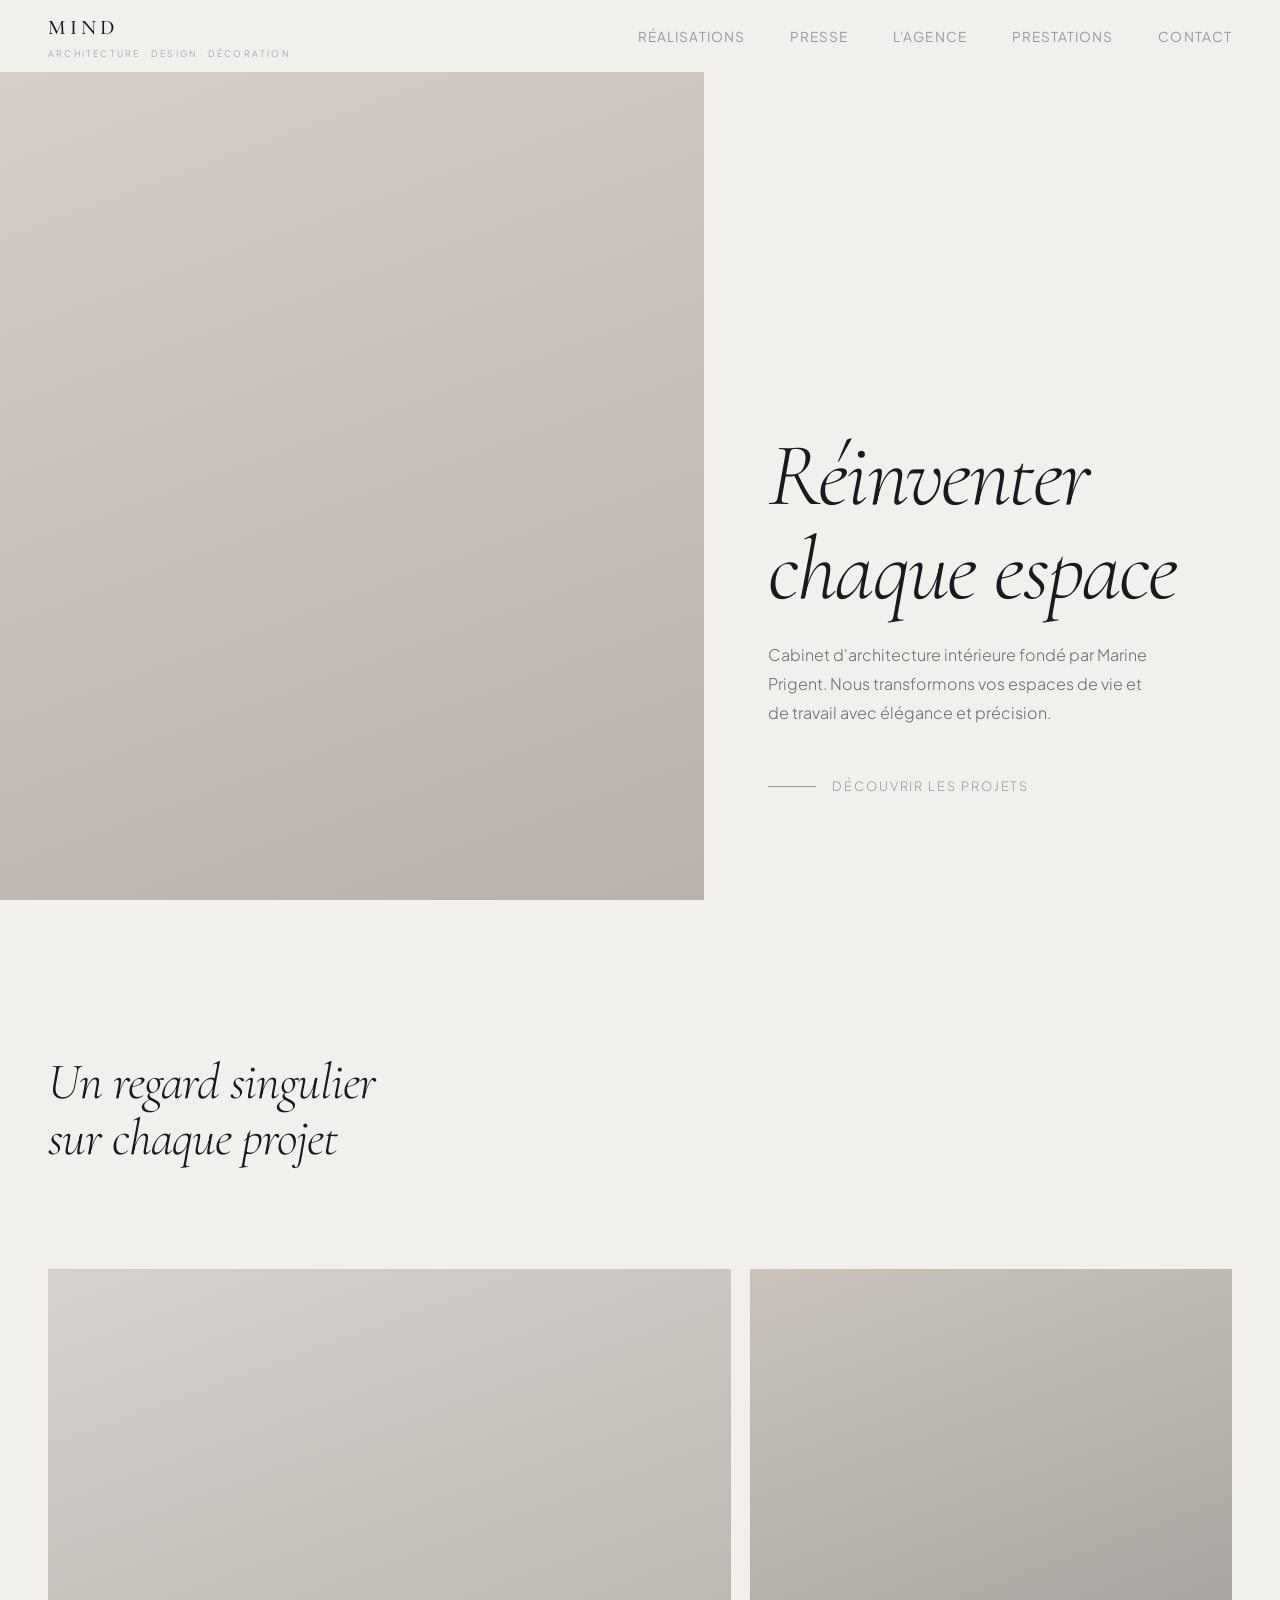
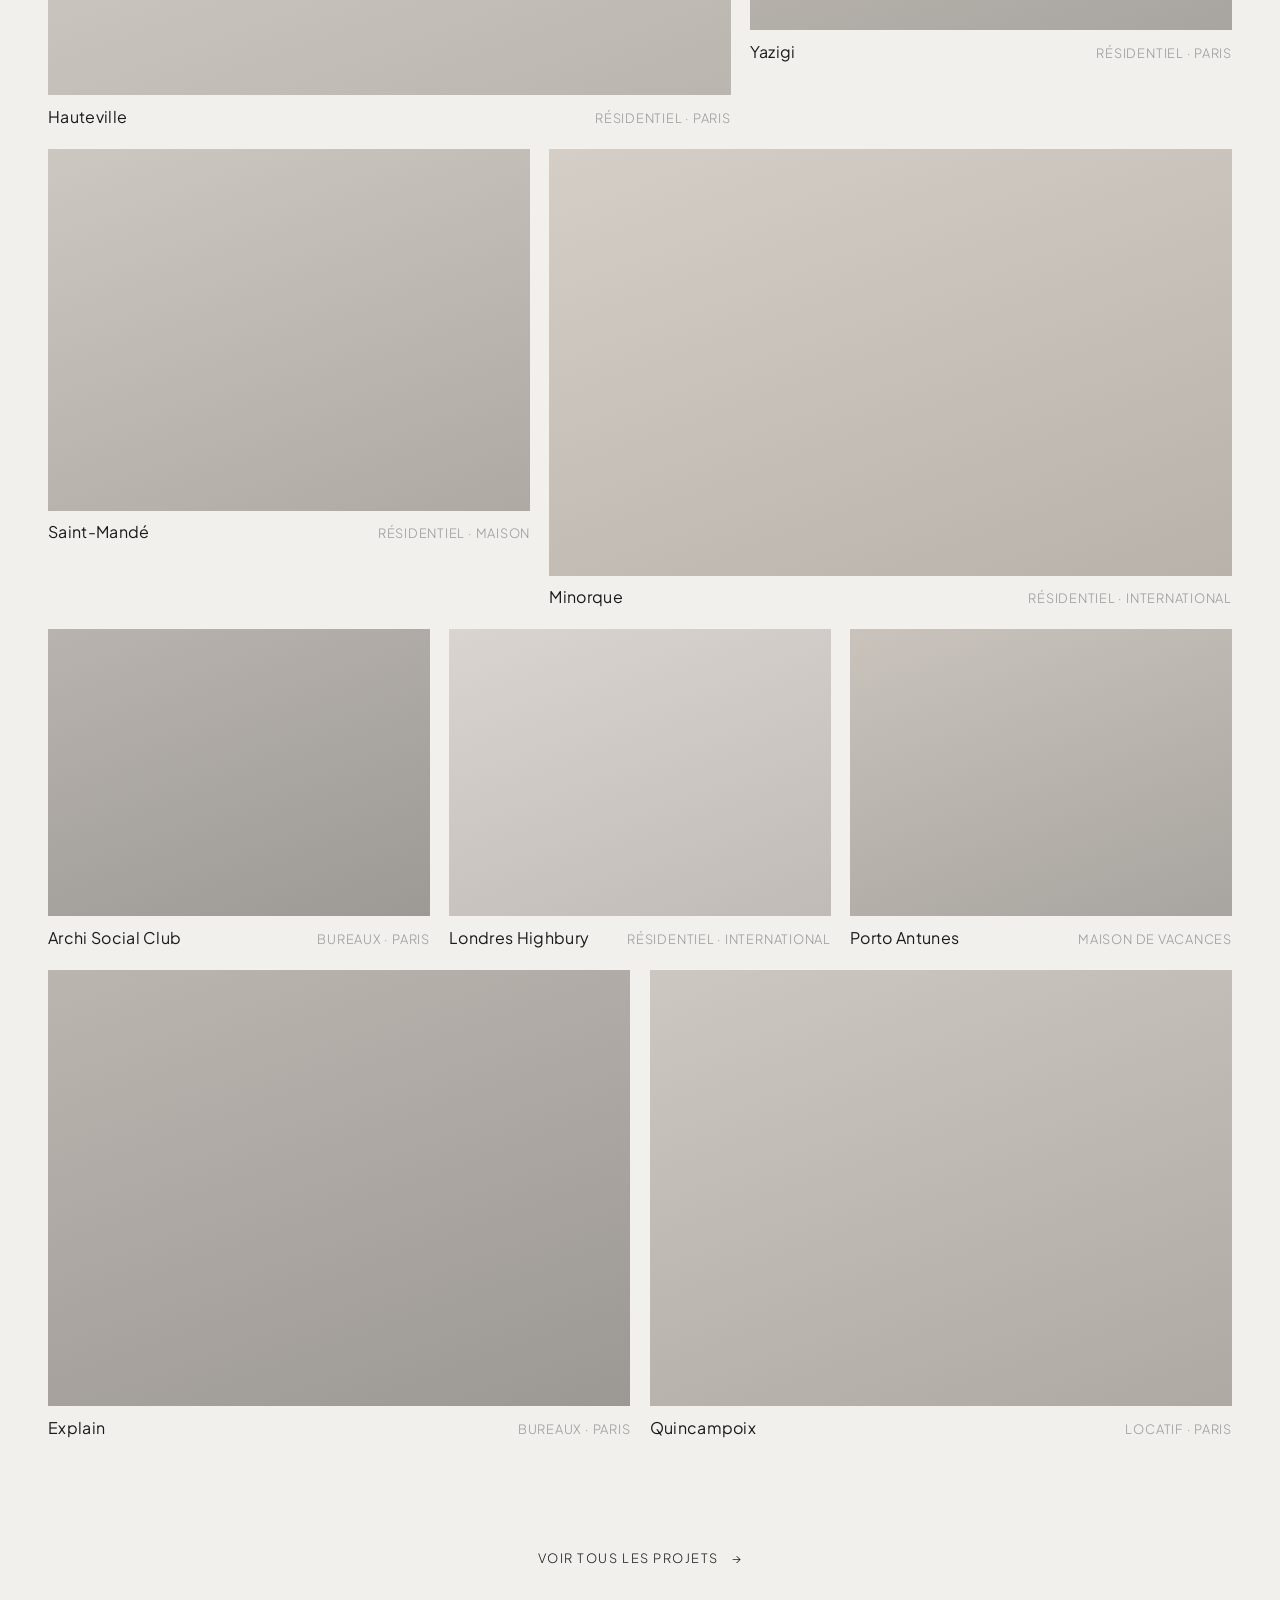
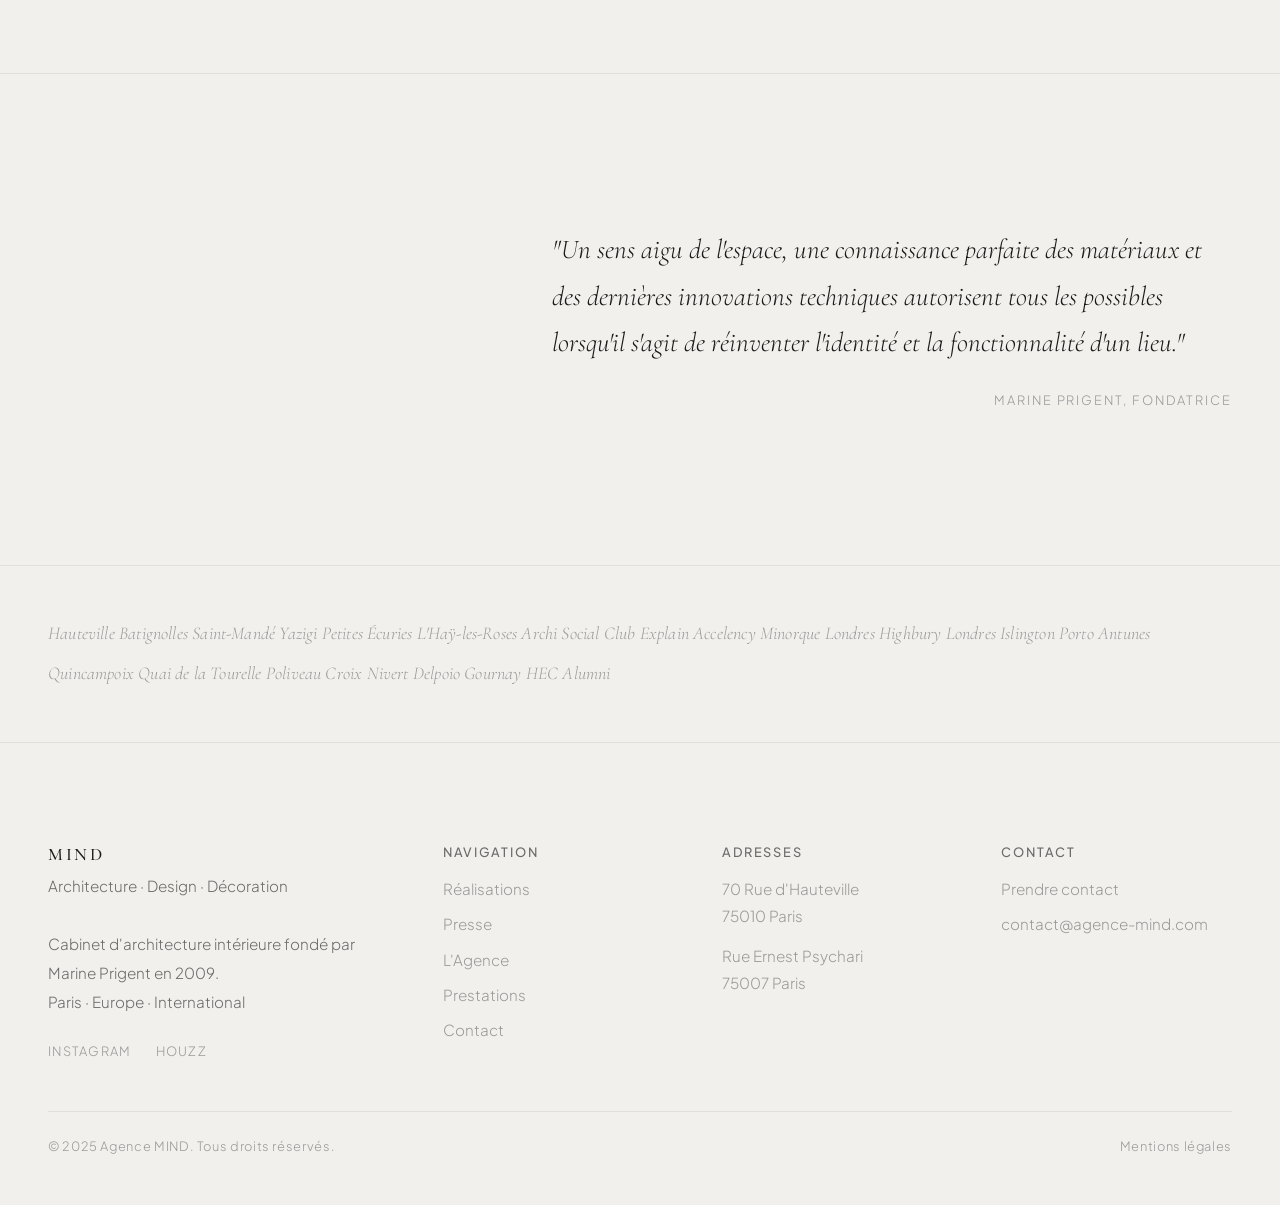
==== commit f9b9d580: "Add projects list to index, increase all font sizes - Replace ticker with Clara Rhdy projects list o" ====
--- a/index.html
+++ b/index.html
@@ -142,47 +142,30 @@
     </div>
   </section>
 
-  <!-- TICKER -->
-  <div class="projects-ticker">
-    <div class="ticker-track">
-      <a href="pages/projet-hauteville.html">Hauteville</a>
-      <a href="pages/projet-batignolles.html">Batignolles</a>
-      <a href="pages/projet-saint-mande.html">Saint-Mandé</a>
-      <a href="pages/projet-yazigi.html">Yazigi</a>
-      <a href="pages/projet-petites-ecuries.html">Petites Écuries</a>
-      <a href="pages/projet-hay-les-roses.html">L'Haÿ-les-Roses</a>
-      <a href="pages/projet-archi-social-club.html">Archi Social Club</a>
-      <a href="pages/projet-explain.html">Explain</a>
-      <a href="pages/projet-accelency.html">Accelency</a>
-      <a href="pages/projet-minorque.html">Minorque</a>
-      <a href="pages/projet-londres-highbury.html">Londres Highbury</a>
-      <a href="pages/projet-londres-islington.html">Londres Islington</a>
-      <a href="pages/projet-porto.html">Porto Antunes</a>
-      <a href="pages/projet-quincampoix.html">Quincampoix</a>
-      <a href="pages/projet-quai-tourelle.html">Quai de la Tourelle</a>
-      <a href="pages/projet-poliveau.html">Poliveau</a>
-      <a href="pages/projet-croix-nivert.html">Croix Nivert</a>
-      <a href="pages/projet-gournay.html">Delpoio Gournay</a>
-      <a href="pages/projet-hec-alumni.html">HEC Alumni</a>
-      <a href="pages/projet-hauteville.html">Hauteville</a>
-      <a href="pages/projet-batignolles.html">Batignolles</a>
-      <a href="pages/projet-saint-mande.html">Saint-Mandé</a>
-      <a href="pages/projet-yazigi.html">Yazigi</a>
-      <a href="pages/projet-petites-ecuries.html">Petites Écuries</a>
-      <a href="pages/projet-hay-les-roses.html">L'Haÿ-les-Roses</a>
-      <a href="pages/projet-archi-social-club.html">Archi Social Club</a>
-      <a href="pages/projet-explain.html">Explain</a>
-      <a href="pages/projet-accelency.html">Accelency</a>
-      <a href="pages/projet-minorque.html">Minorque</a>
-      <a href="pages/projet-londres-highbury.html">Londres Highbury</a>
-      <a href="pages/projet-londres-islington.html">Londres Islington</a>
-      <a href="pages/projet-porto.html">Porto Antunes</a>
-      <a href="pages/projet-quincampoix.html">Quincampoix</a>
-      <a href="pages/projet-quai-tourelle.html">Quai de la Tourelle</a>
-      <a href="pages/projet-poliveau.html">Poliveau</a>
-      <a href="pages/projet-croix-nivert.html">Croix Nivert</a>
-      <a href="pages/projet-gournay.html">Delpoio Gournay</a>
-      <a href="pages/projet-hec-alumni.html">HEC Alumni</a>
+  <!-- PROJECTS LIST -->
+  <div class="projects-list-section">
+    <div class="container">
+      <div class="projects-list">
+        <a href="pages/projet-hauteville.html">Hauteville</a>
+        <a href="pages/projet-batignolles.html">Batignolles</a>
+        <a href="pages/projet-saint-mande.html">Saint-Mandé</a>
+        <a href="pages/projet-yazigi.html">Yazigi</a>
+        <a href="pages/projet-petites-ecuries.html">Petites Écuries</a>
+        <a href="pages/projet-hay-les-roses.html">L'Haÿ-les-Roses</a>
+        <a href="pages/projet-archi-social-club.html">Archi Social Club</a>
+        <a href="pages/projet-explain.html">Explain</a>
+        <a href="pages/projet-accelency.html">Accelency</a>
+        <a href="pages/projet-minorque.html">Minorque</a>
+        <a href="pages/projet-londres-highbury.html">Londres Highbury</a>
+        <a href="pages/projet-londres-islington.html">Londres Islington</a>
+        <a href="pages/projet-porto.html">Porto Antunes</a>
+        <a href="pages/projet-quincampoix.html">Quincampoix</a>
+        <a href="pages/projet-quai-tourelle.html">Quai de la Tourelle</a>
+        <a href="pages/projet-poliveau.html">Poliveau</a>
+        <a href="pages/projet-croix-nivert.html">Croix Nivert</a>
+        <a href="pages/projet-gournay.html">Delpoio Gournay</a>
+        <a href="pages/projet-hec-alumni.html">HEC Alumni</a>
+      </div>
     </div>
   </div>
 
--- a/css/style.css
+++ b/css/style.css
@@ -25,9 +25,9 @@
   --fs-hero: clamp(3.2rem, 7vw, 5.8rem);
   --fs-h2: clamp(2rem, 4vw, 3.4rem);
   --fs-h3: clamp(1.4rem, 2.2vw, 2rem);
-  --fs-body: clamp(0.9rem, 1vw, 1rem);
-  --fs-small: 0.8rem;
-  --fs-xs: 0.7rem;
+  --fs-body: clamp(1rem, 1.1vw, 1.125rem);
+  --fs-small: 0.95rem;
+  --fs-xs: 0.8rem;
 
   --space-xs: clamp(0.5rem, 1vw, 0.75rem);
   --space-sm: clamp(1rem, 2vw, 1.5rem);
@@ -129,7 +129,7 @@
 }
 
 .nav-links a {
-  font-size: 0.75rem;
+  font-size: 0.85rem;
   font-weight: 400;
   letter-spacing: 0.08em;
   text-transform: uppercase;
@@ -434,7 +434,7 @@
 .project-card-info h3 {
   font-family: var(--font-body);
   font-weight: 400;
-  font-size: 0.85rem;
+  font-size: 1rem;
   letter-spacing: 0.02em;
   transition: color 0.3s;
 }
@@ -533,39 +533,36 @@
   to   { transform: translateX(-50%); }
 }
 
-/* ---- PROJECTS LIST (inline) ---- */
+/* ---- PROJECTS LIST (Clara Rhdy style — flowing paragraph) ---- */
 .projects-list-section {
   padding: var(--space-md) 0;
   border-top: 1px solid var(--border);
 }
 
 .projects-list {
-  display: flex;
-  flex-wrap: wrap;
-  row-gap: 0.5rem;
-  column-gap: 0;
-  align-items: baseline;
-  line-height: 1.9;
-}
-
-.projects-list a {
   font-family: var(--font-display);
   font-style: italic;
   font-weight: 300;
-  font-size: 1.05rem;
-  letter-spacing: 0.02em;
+  font-size: clamp(1.125rem, 1.4vw, 1.25rem);
+  line-height: 2.2;
+  letter-spacing: 0.01em;
+  color: var(--muted);
+}
+
+.projects-list a {
+  font: inherit;
   color: var(--muted);
   transition: color 0.3s;
+  white-space: nowrap;
 }
 
 .projects-list a:hover { color: var(--ink); }
-.projects-list a.current { color: var(--ink); font-weight: 400; }
-
-.projects-list .sep {
-  color: var(--border-hover);
-  font-size: 0.85rem;
-  padding: 0 0.7rem;
-  user-select: none;
+
+.projects-list a.current,
+.projects-list span.current {
+  color: var(--ink);
+  font-weight: 400;
+  pointer-events: none;
 }
 
 /* ---- FOOTER ---- */
@@ -1143,7 +1140,7 @@
 }
 
 .press-article-card h3 {
-  font-size: 1.05rem;
+  font-size: 1.1rem;
   font-weight: 400;
   margin-bottom: 0.4rem;
   line-height: 1.4;
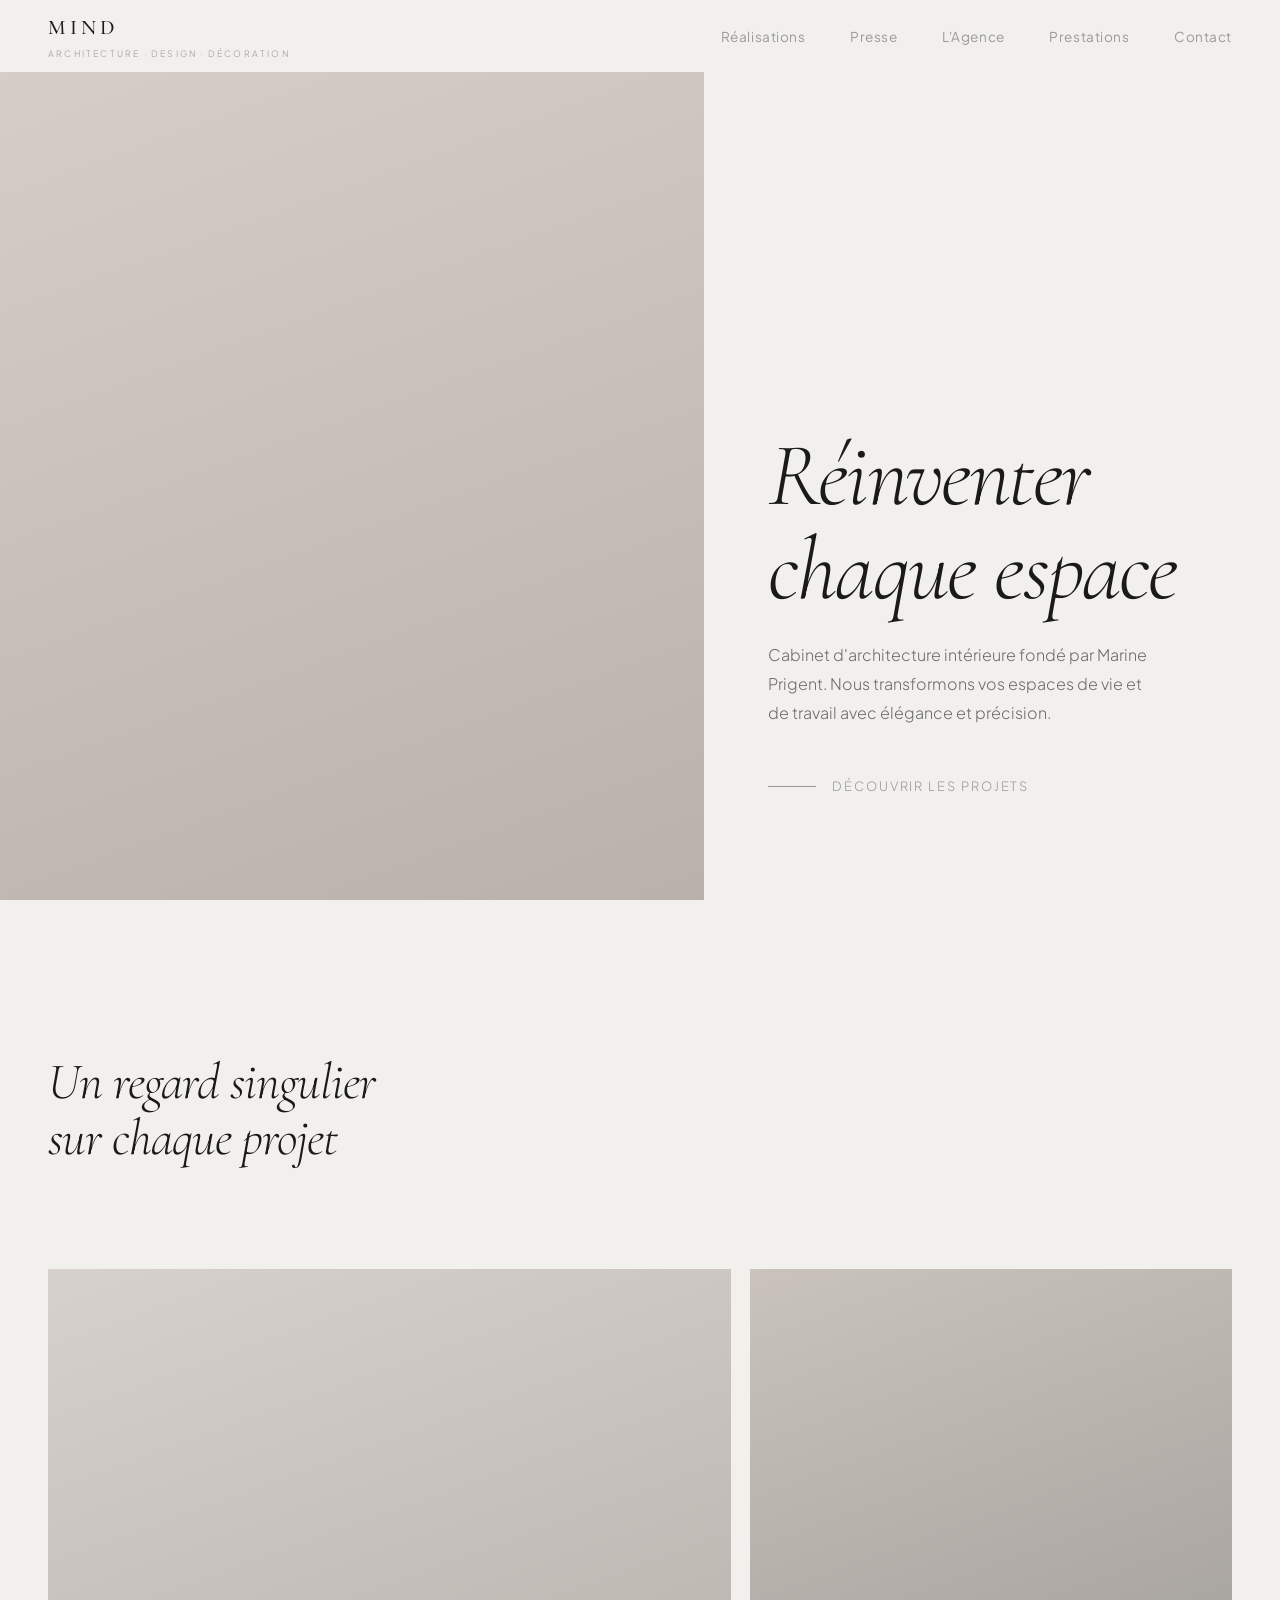
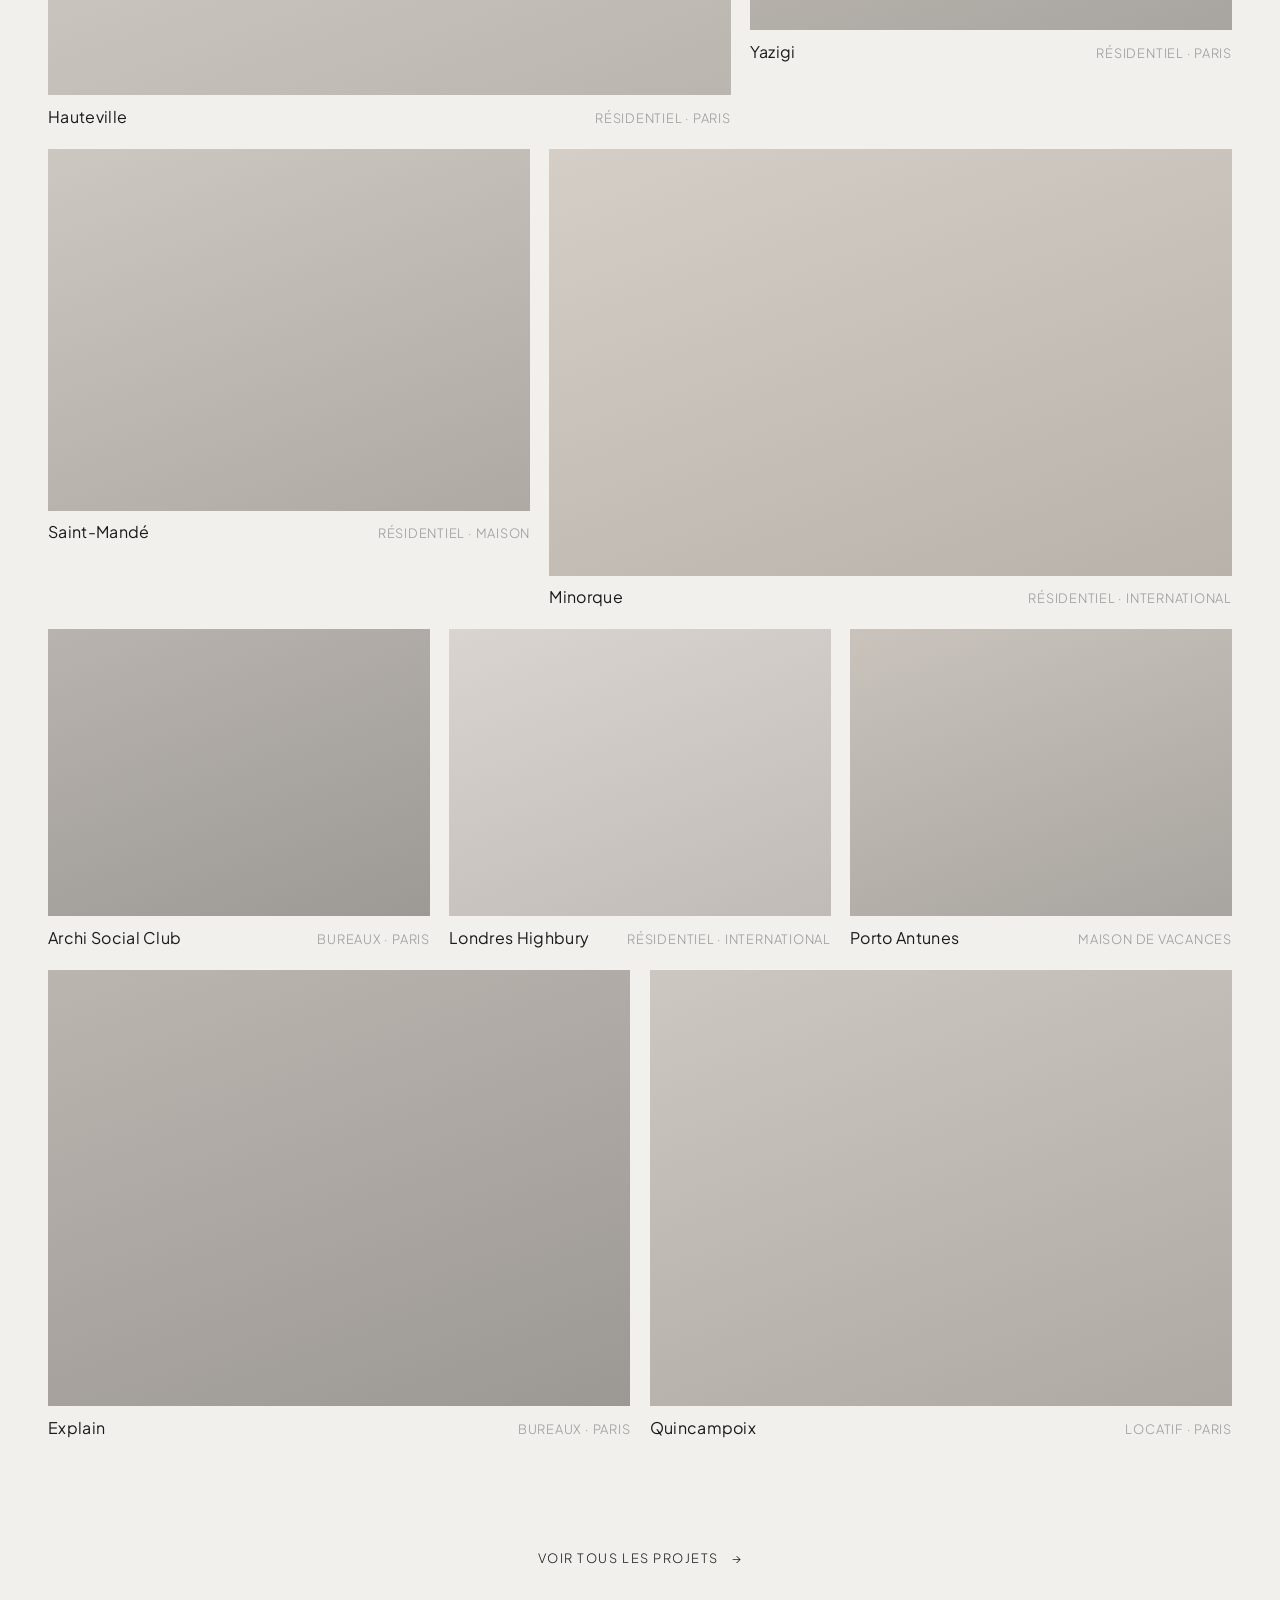
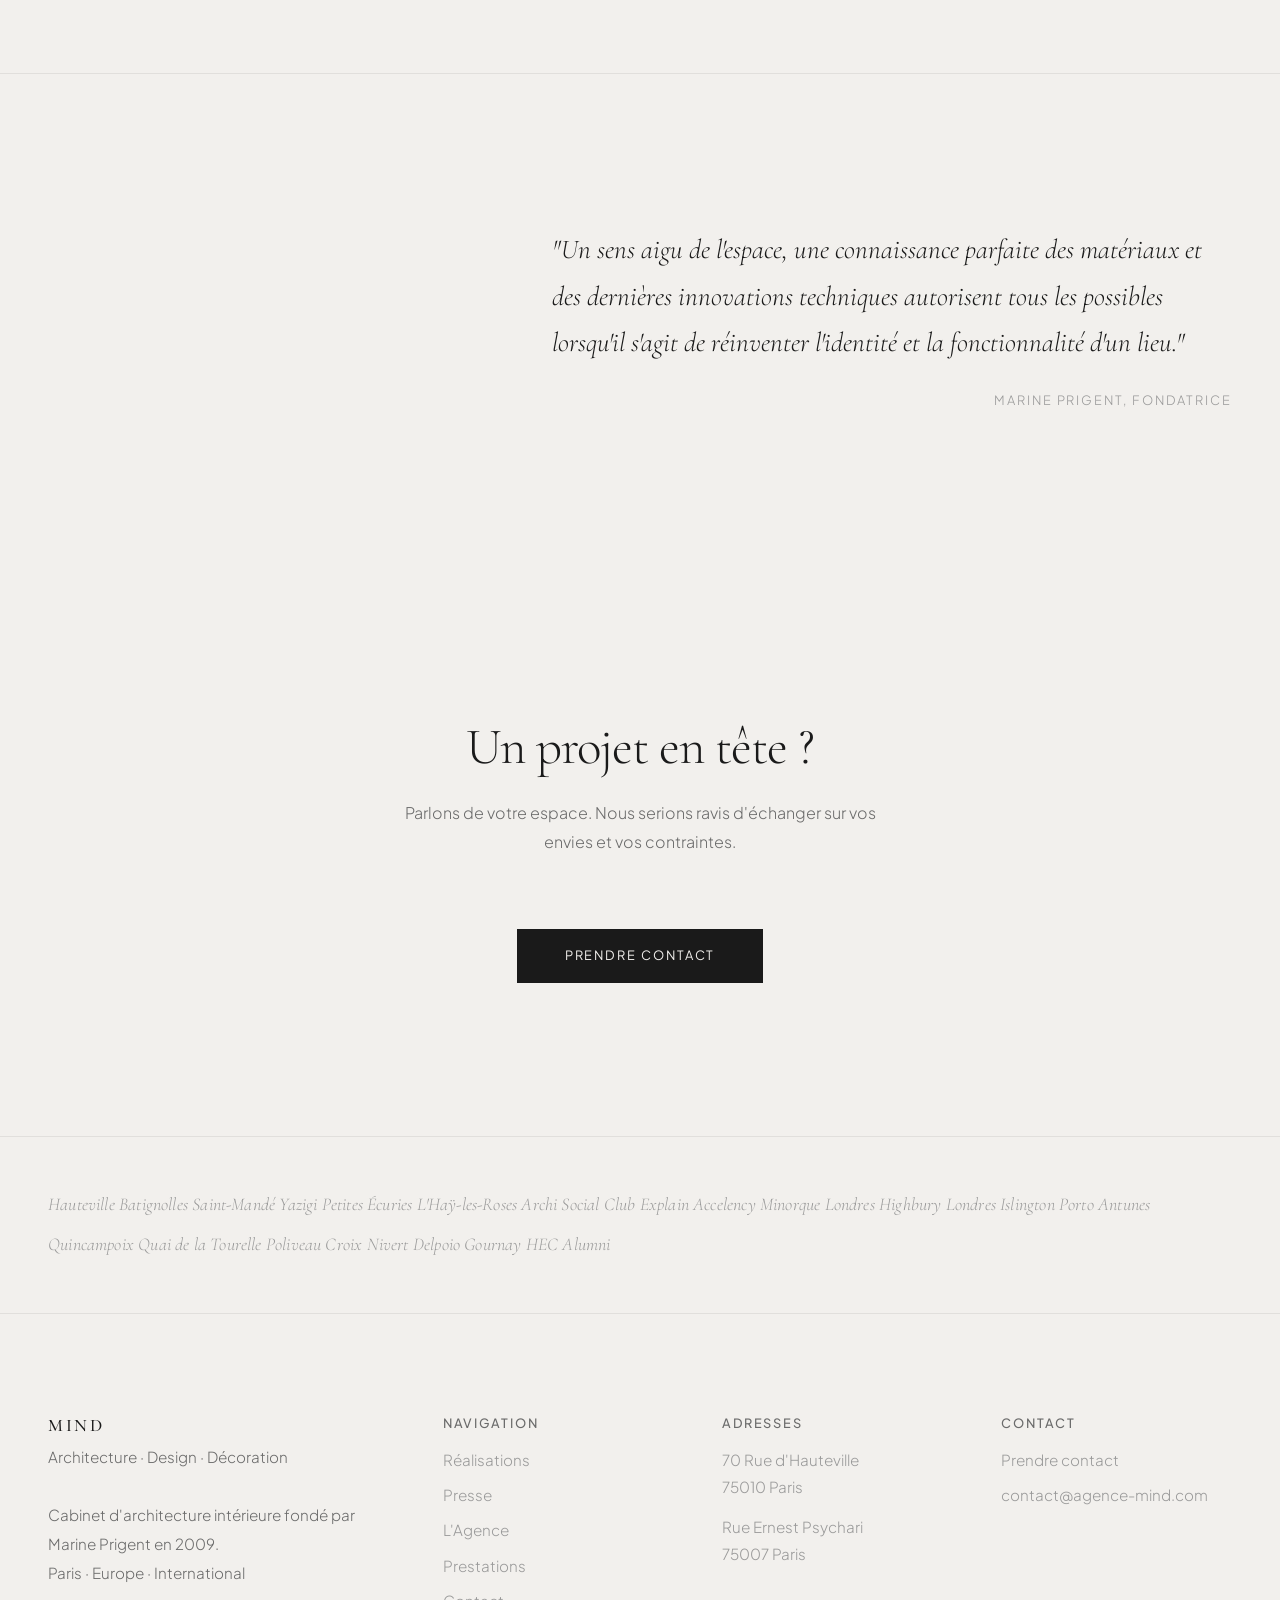
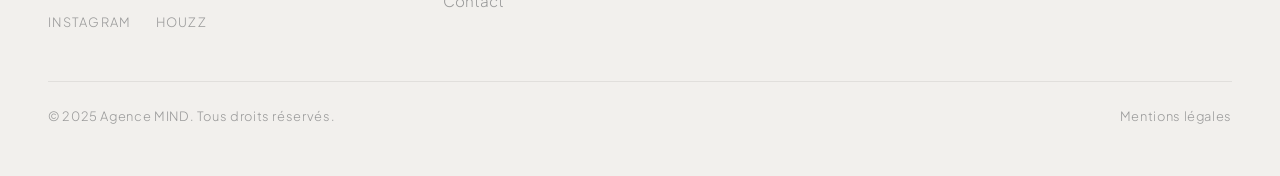
==== commit f2f52f3a: "Add CTA contact section on homepage Co-Authored-By: Claude Sonnet 4.6 <noreply@anthropic.com>" ====
--- a/index.html
+++ b/index.html
@@ -139,6 +139,15 @@
         "Un sens aigu de l'espace, une connaissance parfaite des matériaux et des dernières innovations techniques autorisent tous les possibles lorsqu'il s'agit de réinventer l'identité et la fonctionnalité d'un lieu."
       </blockquote>
       <p class="quote-author reveal" style="transition-delay:0.1s;">Marine Prigent, Fondatrice</p>
+    </div>
+  </section>
+
+  <!-- CTA CONTACT -->
+  <section style="padding:var(--space-xl) 0; text-align:center;">
+    <div class="container">
+      <h2 class="reveal" style="font-size:var(--fs-h2); font-weight:300; margin-bottom:var(--space-sm);">Un projet en tête ?</h2>
+      <p class="reveal" style="transition-delay:0.1s; color:var(--mid); max-width:480px; margin:0 auto var(--space-md); line-height:1.8;">Parlons de votre espace. Nous serions ravis d'échanger sur vos envies et vos contraintes.</p>
+      <a href="contact.html" class="btn-submit reveal" style="transition-delay:0.15s; display:inline-block; text-decoration:none;">Prendre contact</a>
     </div>
   </section>
 
--- a/css/style.css
+++ b/css/style.css
@@ -131,32 +131,22 @@
 .nav-links a {
   font-size: 0.85rem;
   font-weight: 400;
-  letter-spacing: 0.08em;
-  text-transform: uppercase;
+  letter-spacing: 0.04em;
   color: var(--muted);
   position: relative;
-  transition: color 0.4s var(--ease-out);
-}
-
-.nav-links a::after {
-  content: '';
-  position: absolute;
-  bottom: -4px;
-  left: 0;
-  width: 0;
-  height: 1px;
-  background: var(--ink);
-  transition: width 0.4s var(--ease-out);
-}
-
-.nav-links a:hover,
+  transition: color 0.3s;
+}
+
+.nav-links a:hover {
+  color: var(--ink);
+}
+
 .nav-links a.active {
   color: var(--ink);
-}
-
-.nav-links a:hover::after,
-.nav-links a.active::after {
-  width: 100%;
+  font-family: var(--font-display);
+  font-size: 1.5rem;
+  font-weight: 600;
+  letter-spacing: 0;
 }
 
 /* ---- MOBILE MENU ---- */
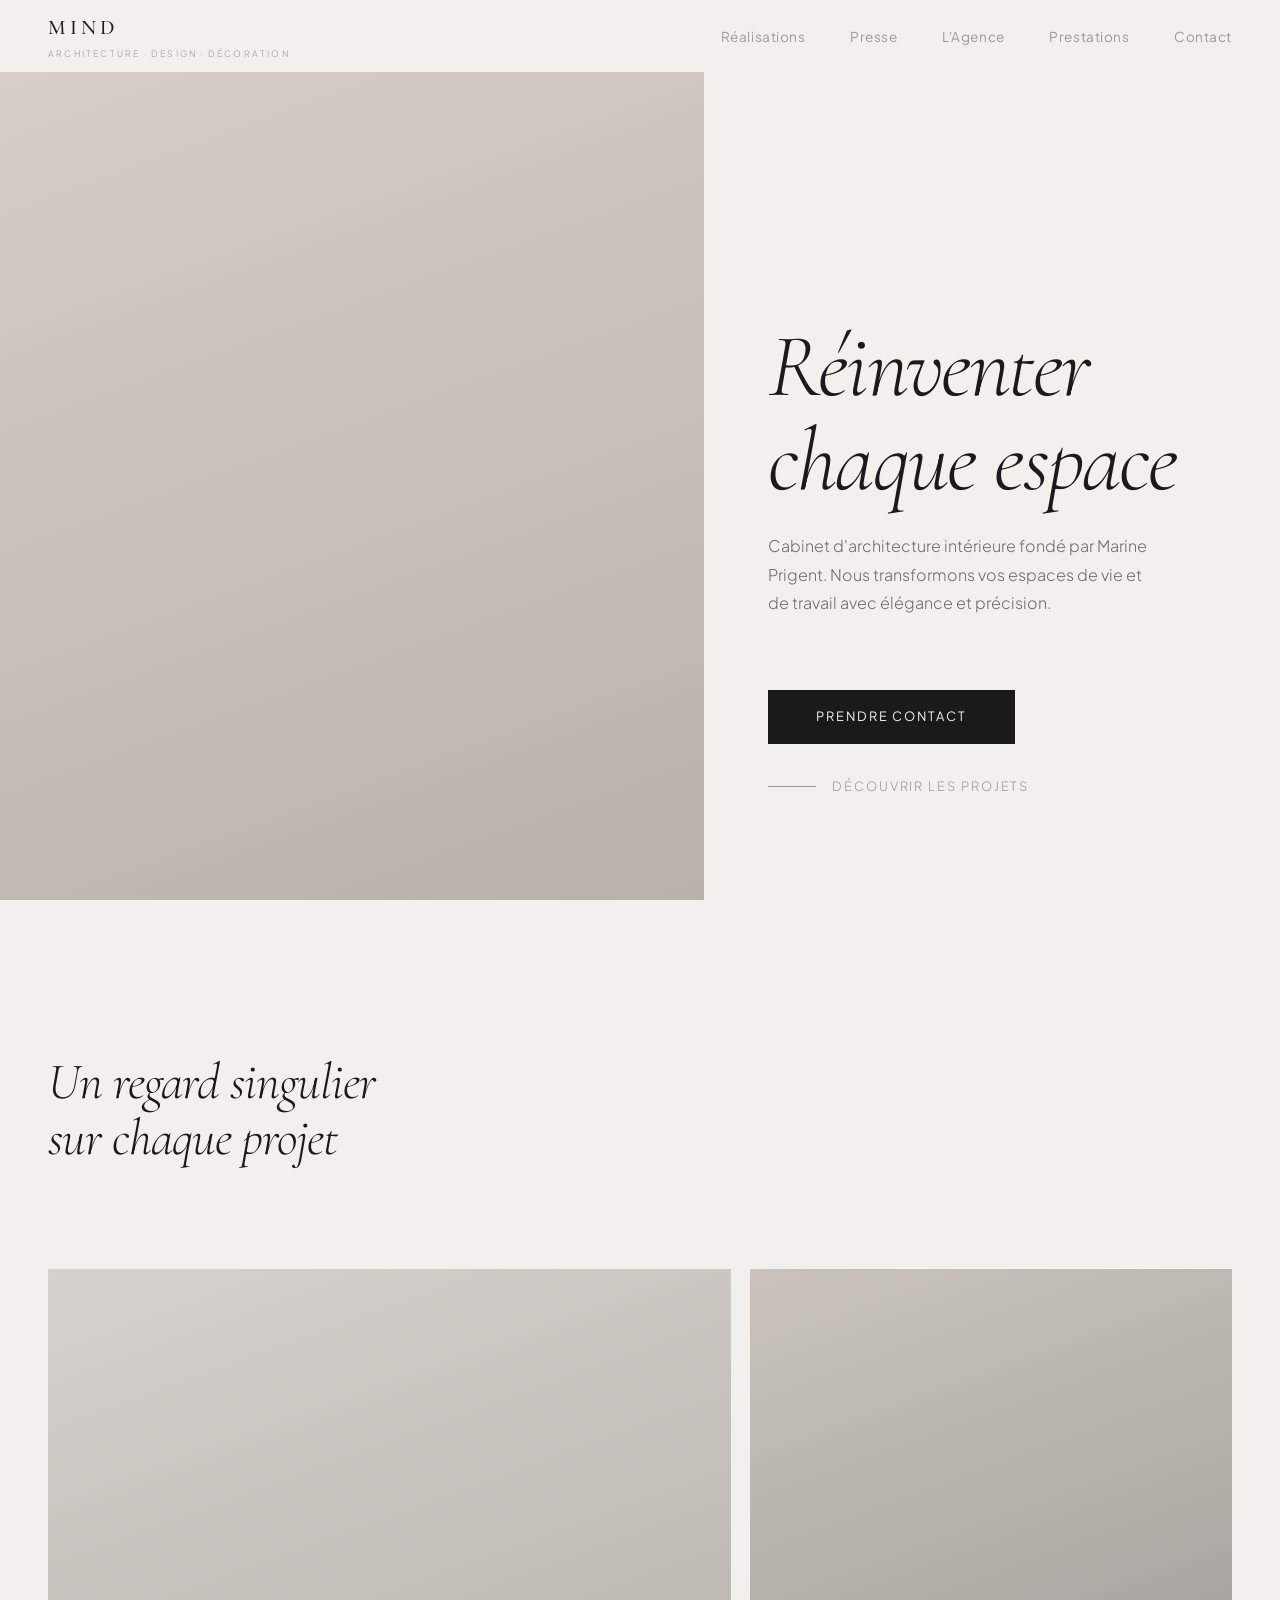
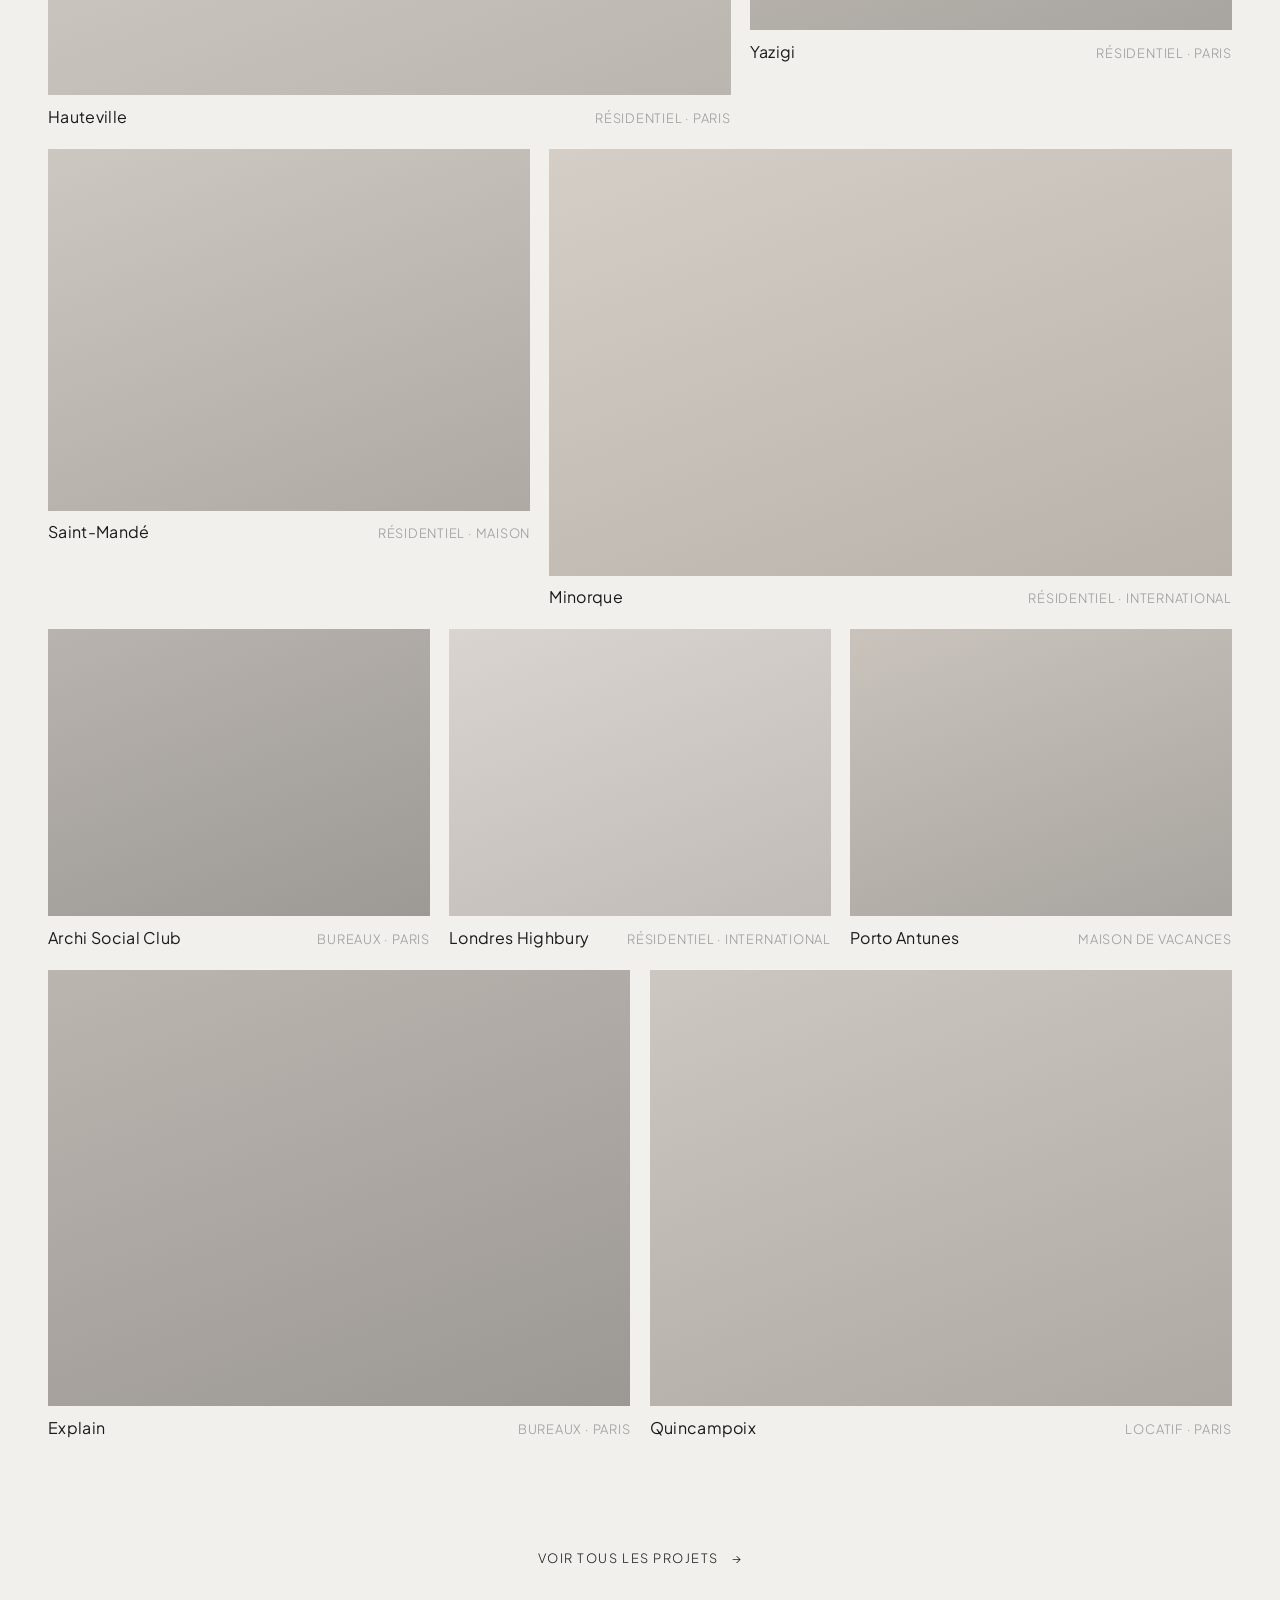
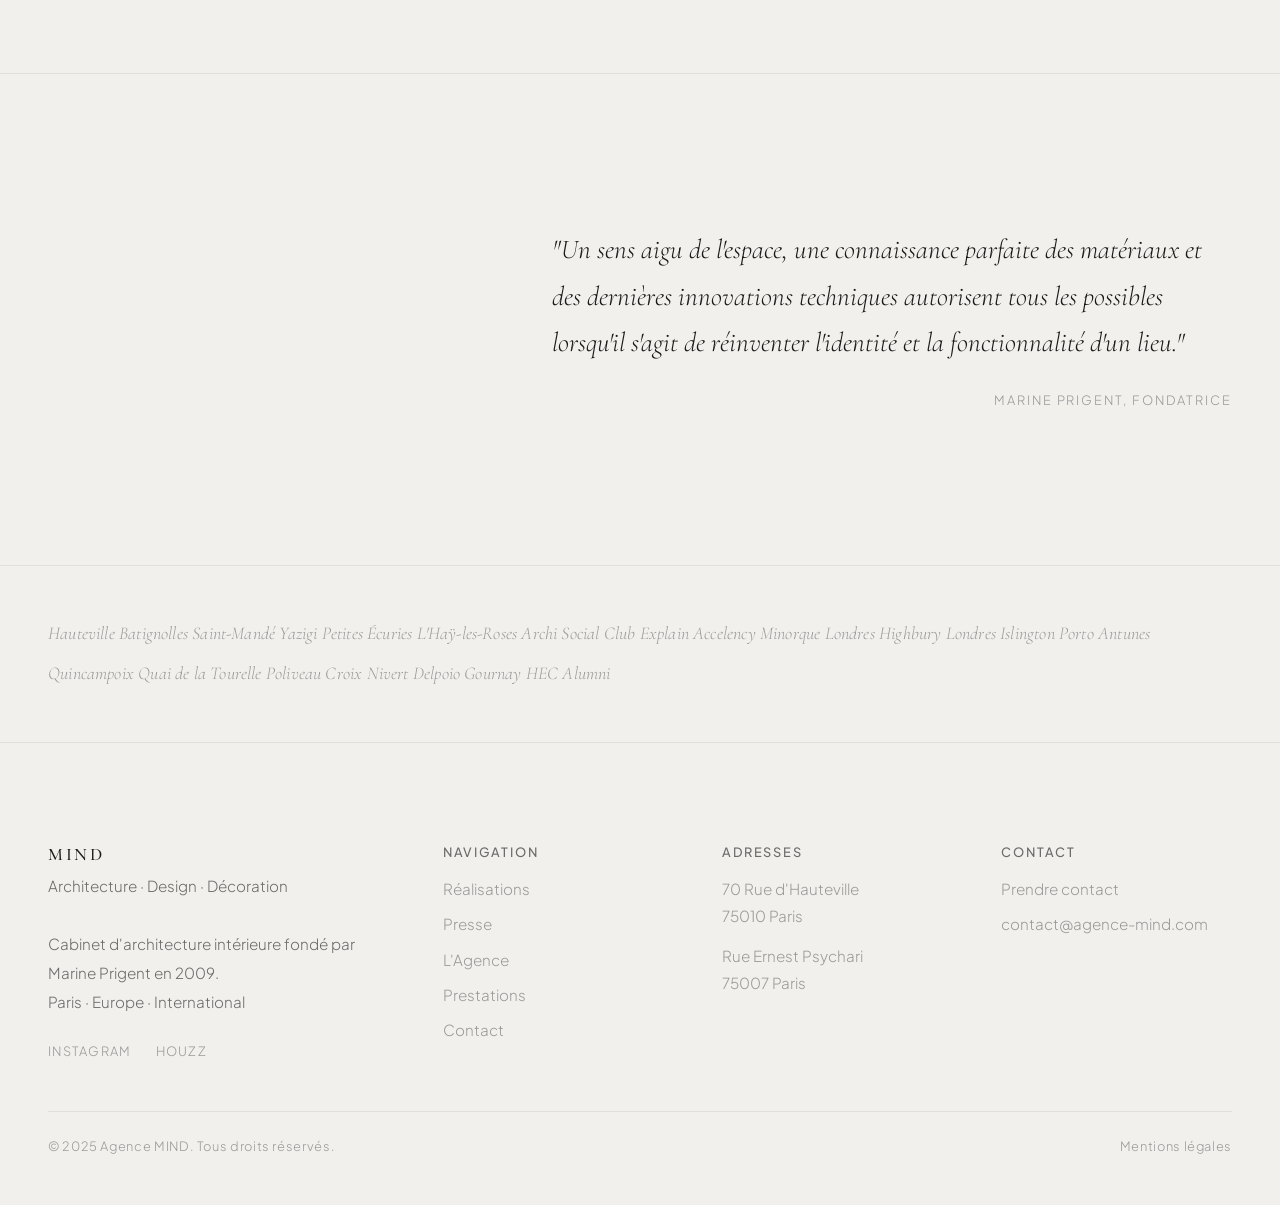
==== commit 814a6c43: "Move CTA contact button into hero section Co-Authored-By: Claude Sonnet 4.6 <noreply@anthropic.com>" ====
--- a/index.html
+++ b/index.html
@@ -43,7 +43,10 @@
     <div class="hero-content">
       <h1 class="reveal">Réinventer<br>chaque espace</h1>
       <p class="reveal" style="transition-delay:0.1s;">Cabinet d'architecture intérieure fondé par Marine Prigent. Nous transformons vos espaces de vie et de travail avec élégance et précision.</p>
-      <a href="realisations.html" class="hero-scroll reveal" style="transition-delay:0.2s;">Découvrir les projets</a>
+      <div style="display:flex; gap:2rem; align-items:center; flex-wrap:wrap;">
+        <a href="contact.html" class="btn-submit reveal" style="transition-delay:0.2s; display:inline-block; text-decoration:none;">Prendre contact</a>
+        <a href="realisations.html" class="hero-scroll reveal" style="transition-delay:0.25s;">Découvrir les projets</a>
+      </div>
     </div>
   </section>
 
@@ -139,15 +142,6 @@
         "Un sens aigu de l'espace, une connaissance parfaite des matériaux et des dernières innovations techniques autorisent tous les possibles lorsqu'il s'agit de réinventer l'identité et la fonctionnalité d'un lieu."
       </blockquote>
       <p class="quote-author reveal" style="transition-delay:0.1s;">Marine Prigent, Fondatrice</p>
-    </div>
-  </section>
-
-  <!-- CTA CONTACT -->
-  <section style="padding:var(--space-xl) 0; text-align:center;">
-    <div class="container">
-      <h2 class="reveal" style="font-size:var(--fs-h2); font-weight:300; margin-bottom:var(--space-sm);">Un projet en tête ?</h2>
-      <p class="reveal" style="transition-delay:0.1s; color:var(--mid); max-width:480px; margin:0 auto var(--space-md); line-height:1.8;">Parlons de votre espace. Nous serions ravis d'échanger sur vos envies et vos contraintes.</p>
-      <a href="contact.html" class="btn-submit reveal" style="transition-delay:0.15s; display:inline-block; text-decoration:none;">Prendre contact</a>
     </div>
   </section>
 
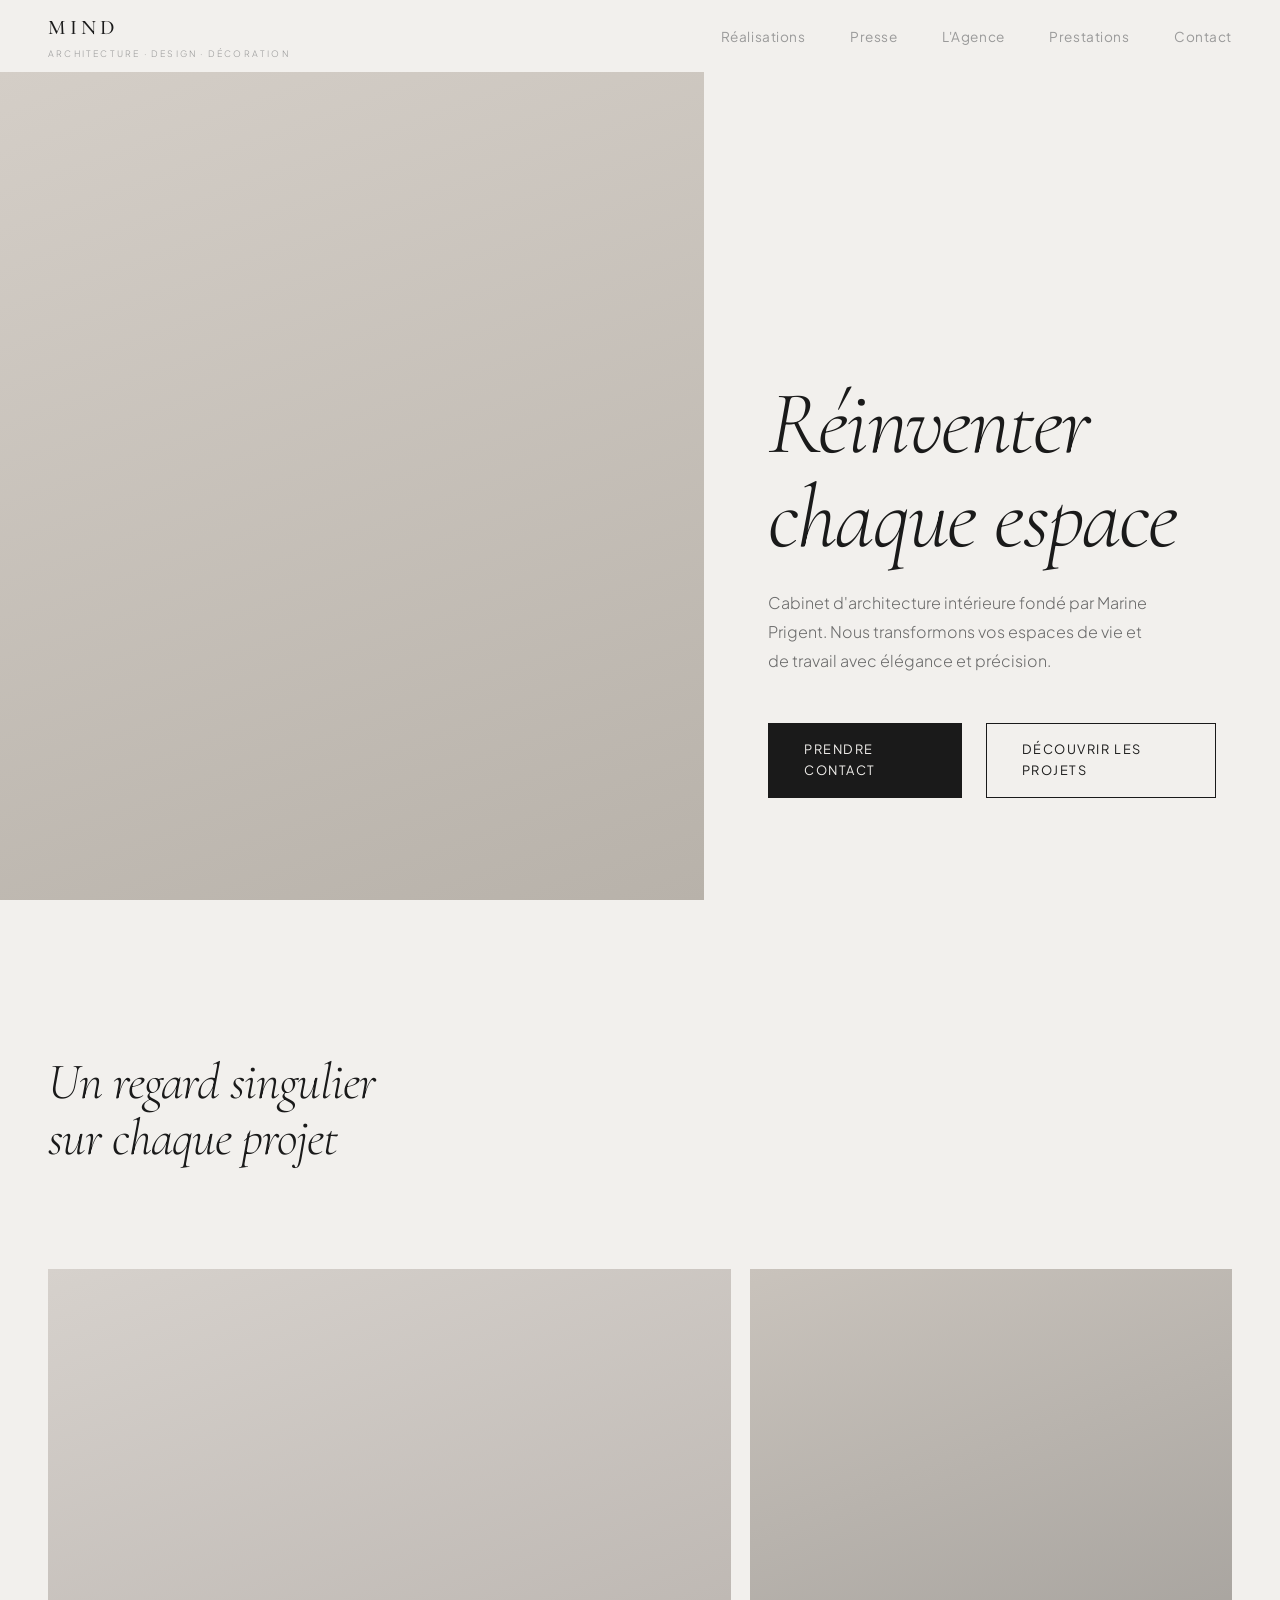
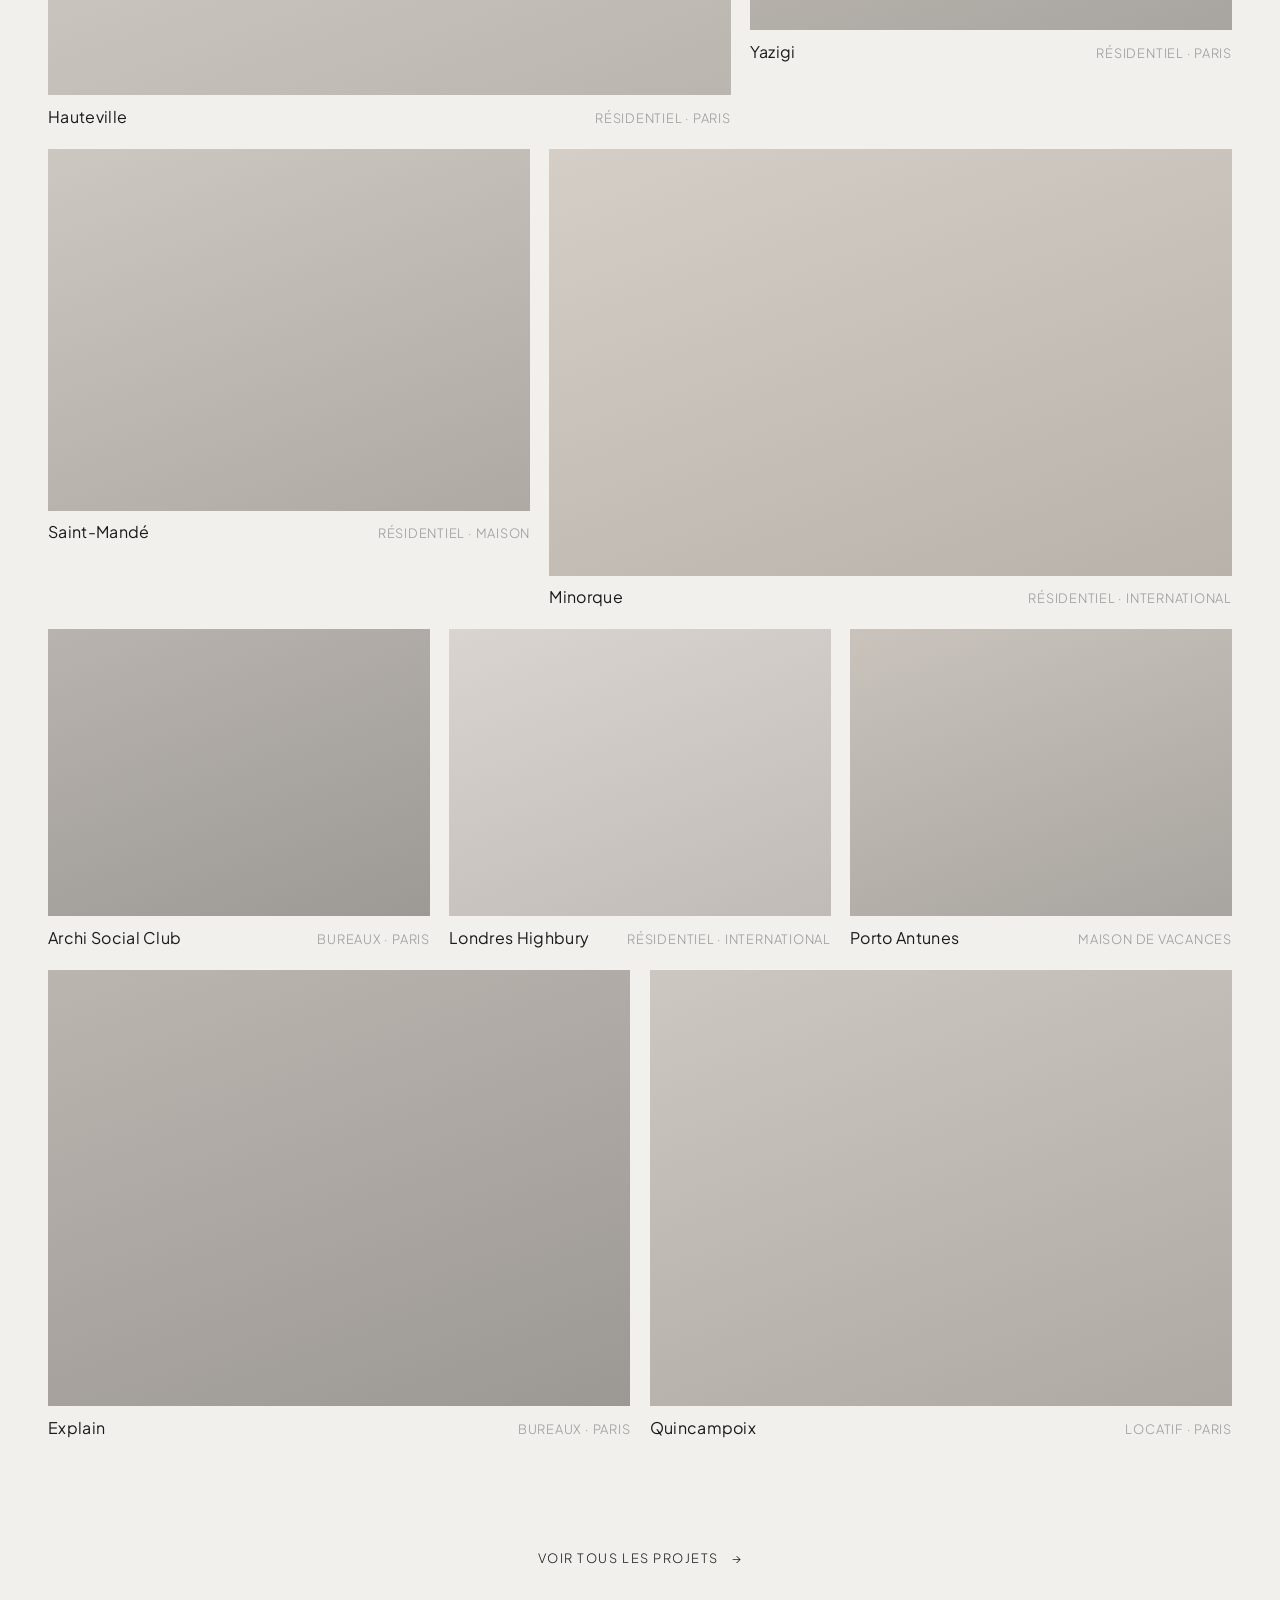
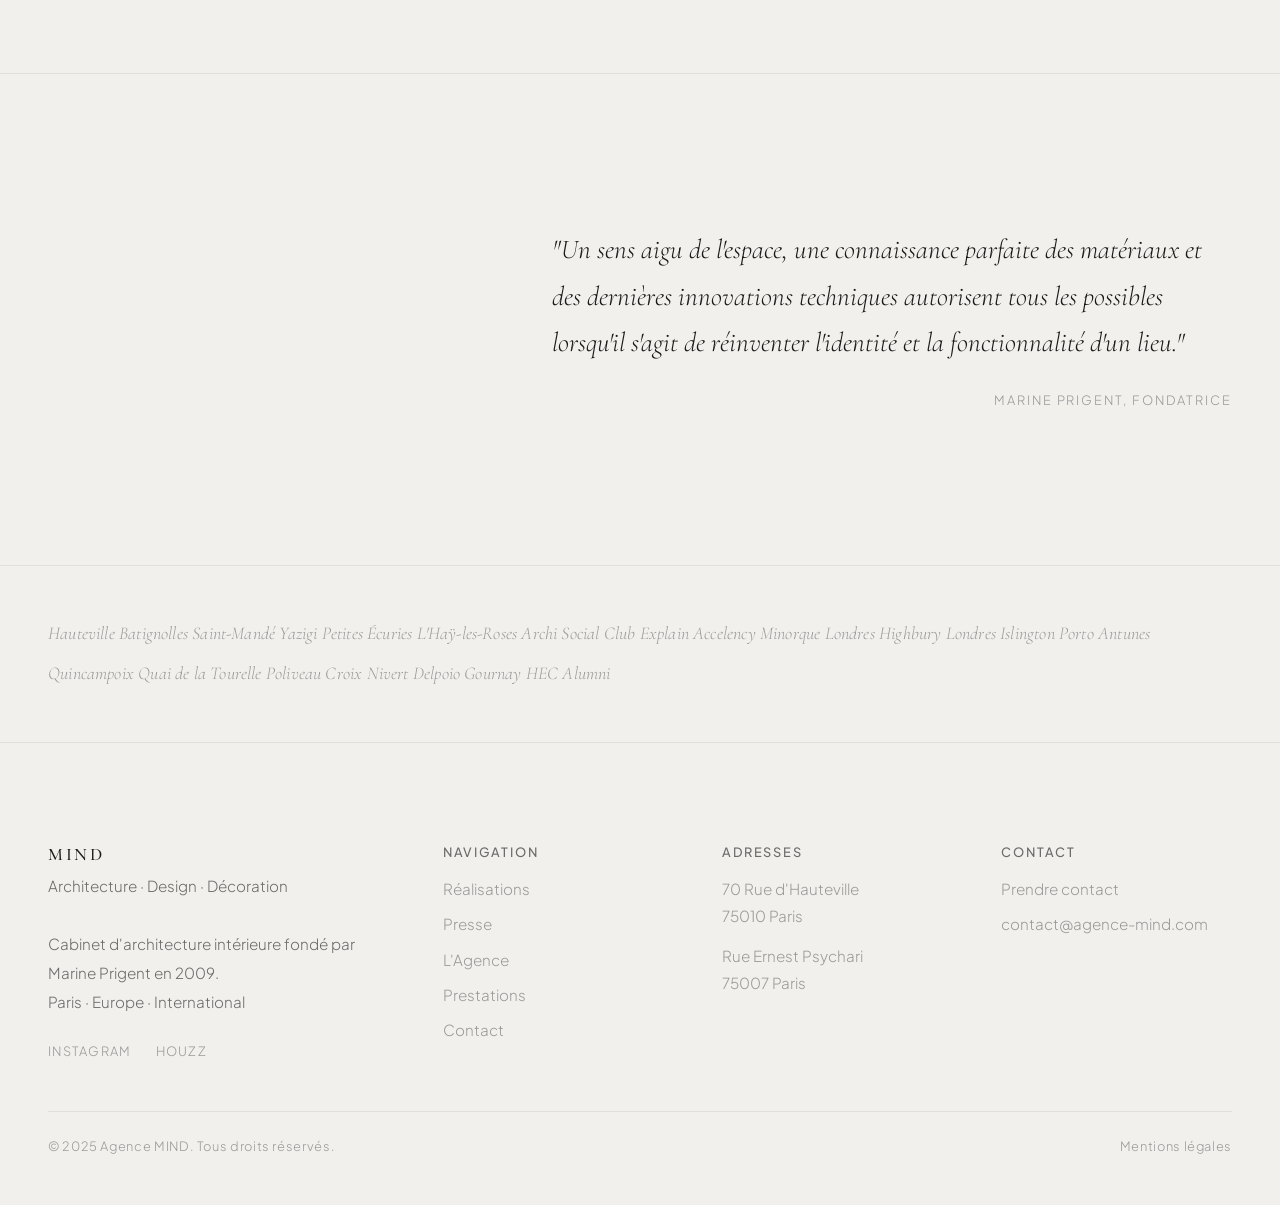
==== commit ac7bad34: "Hero: harmonize CTA buttons side by side with matching styles Primary (filled) and secondary (outlin" ====
--- a/index.html
+++ b/index.html
@@ -43,9 +43,9 @@
     <div class="hero-content">
       <h1 class="reveal">Réinventer<br>chaque espace</h1>
       <p class="reveal" style="transition-delay:0.1s;">Cabinet d'architecture intérieure fondé par Marine Prigent. Nous transformons vos espaces de vie et de travail avec élégance et précision.</p>
-      <div style="display:flex; gap:2rem; align-items:center; flex-wrap:wrap;">
-        <a href="contact.html" class="btn-submit reveal" style="transition-delay:0.2s; display:inline-block; text-decoration:none;">Prendre contact</a>
-        <a href="realisations.html" class="hero-scroll reveal" style="transition-delay:0.25s;">Découvrir les projets</a>
+      <div class="hero-cta reveal" style="transition-delay:0.2s;">
+        <a href="contact.html" class="hero-btn hero-btn--primary">Prendre contact</a>
+        <a href="realisations.html" class="hero-btn hero-btn--secondary">Découvrir les projets</a>
       </div>
     </div>
   </section>
--- a/css/style.css
+++ b/css/style.css
@@ -332,33 +332,46 @@
   line-height: 1.8;
 }
 
-.hero-scroll {
-  display: inline-flex;
+.hero-cta {
+  display: flex;
+  gap: 1.5rem;
   align-items: center;
-  gap: 1rem;
-  font-size: var(--fs-xs);
-  letter-spacing: 0.15em;
-  text-transform: uppercase;
-  color: var(--muted);
+}
+
+.hero-btn {
+  display: inline-block;
+  padding: 0.9rem 2.2rem;
+  font-family: var(--font-body);
+  font-size: var(--fs-xs);
+  font-weight: 400;
+  letter-spacing: 0.12em;
+  text-transform: uppercase;
+  text-decoration: none;
   cursor: pointer;
-  transition: color 0.3s, gap 0.4s var(--ease-out);
-}
-
-.hero-scroll:hover {
+  transition: background 0.4s var(--ease-out), color 0.4s var(--ease-out), border-color 0.4s var(--ease-out);
+}
+
+.hero-btn--primary {
+  background: var(--ink);
+  color: var(--bg);
+  border: 1px solid var(--ink);
+}
+
+.hero-btn--primary:hover {
+  background: transparent;
   color: var(--ink);
-  gap: 1.5rem;
-}
-
-.hero-scroll::before {
-  content: '';
-  display: block;
-  width: 48px;
-  height: 1px;
-  background: currentColor;
-  transition: width 0.4s var(--ease-out);
-}
-
-.hero-scroll:hover::before { width: 64px; }
+}
+
+.hero-btn--secondary {
+  background: transparent;
+  color: var(--ink);
+  border: 1px solid var(--ink);
+}
+
+.hero-btn--secondary:hover {
+  background: var(--ink);
+  color: var(--bg);
+}
 
 /* ---- PROJECTS INTRO ---- */
 .projects-intro {
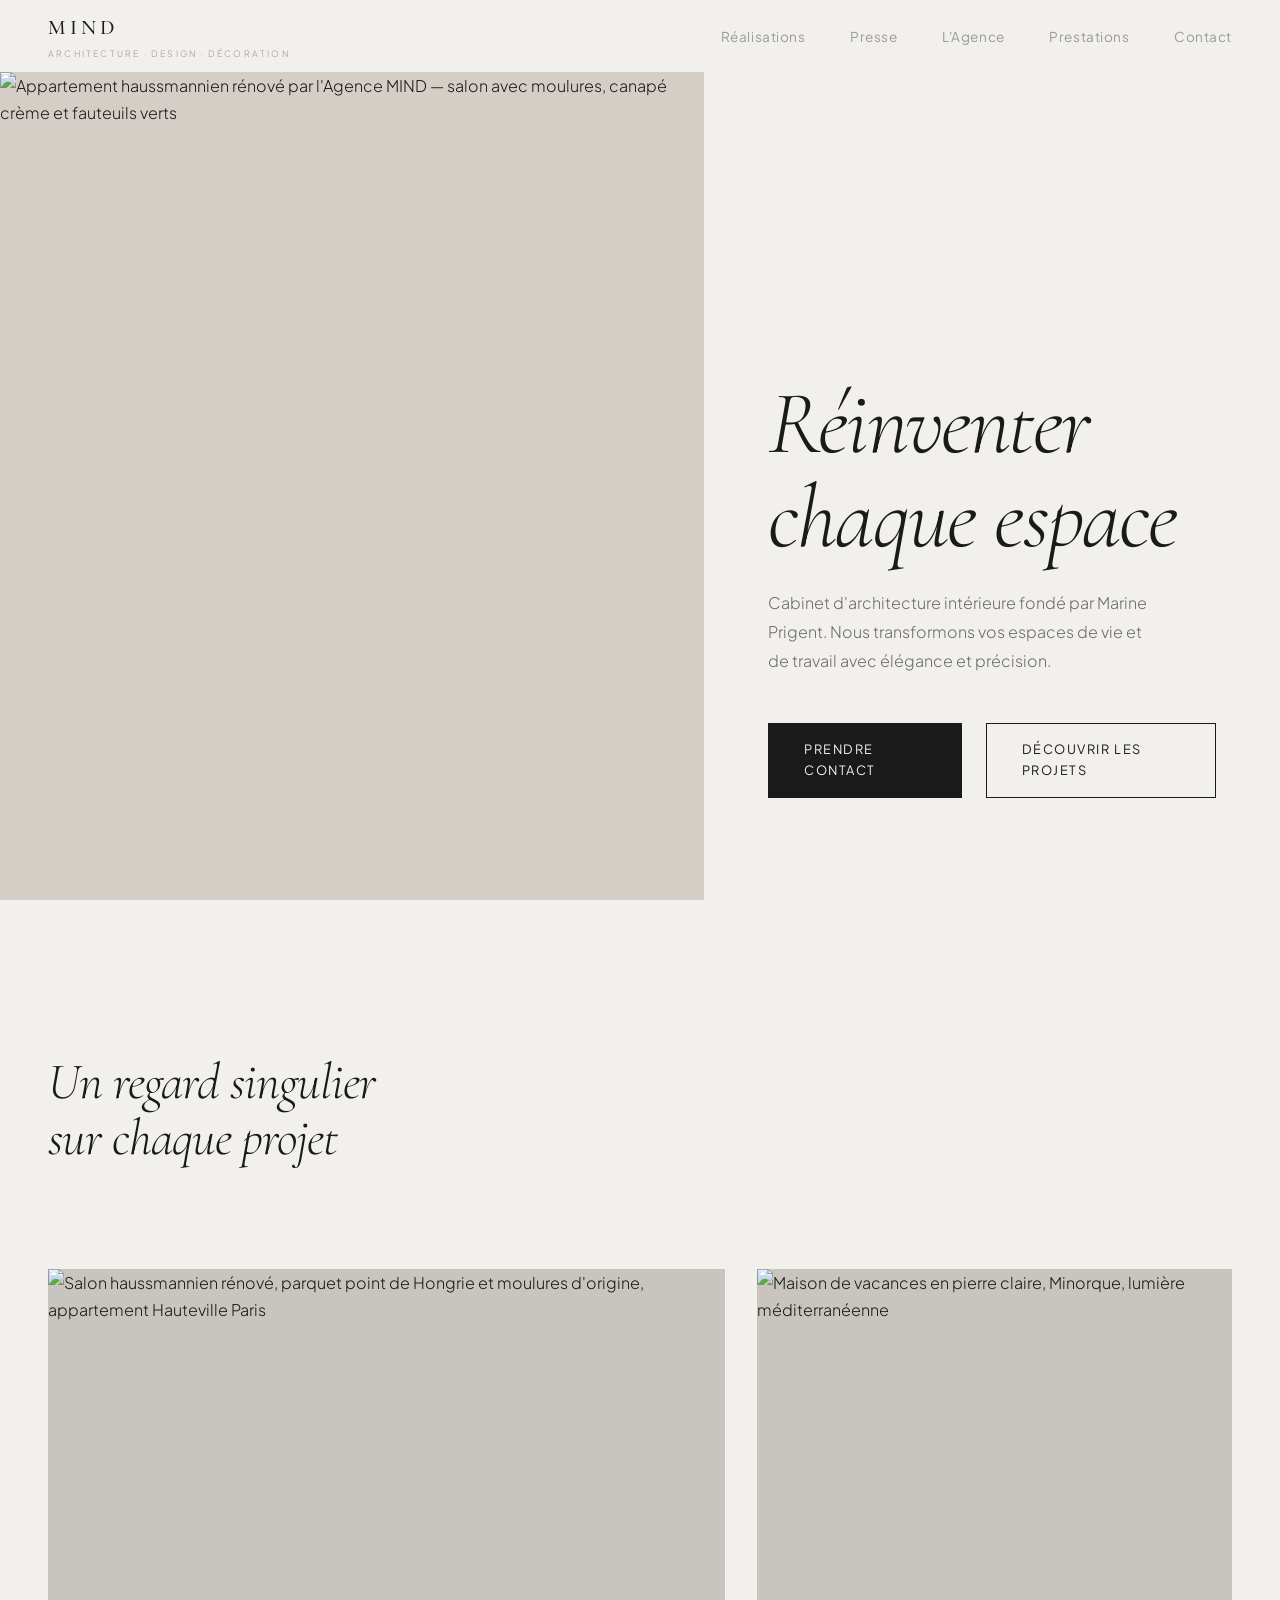
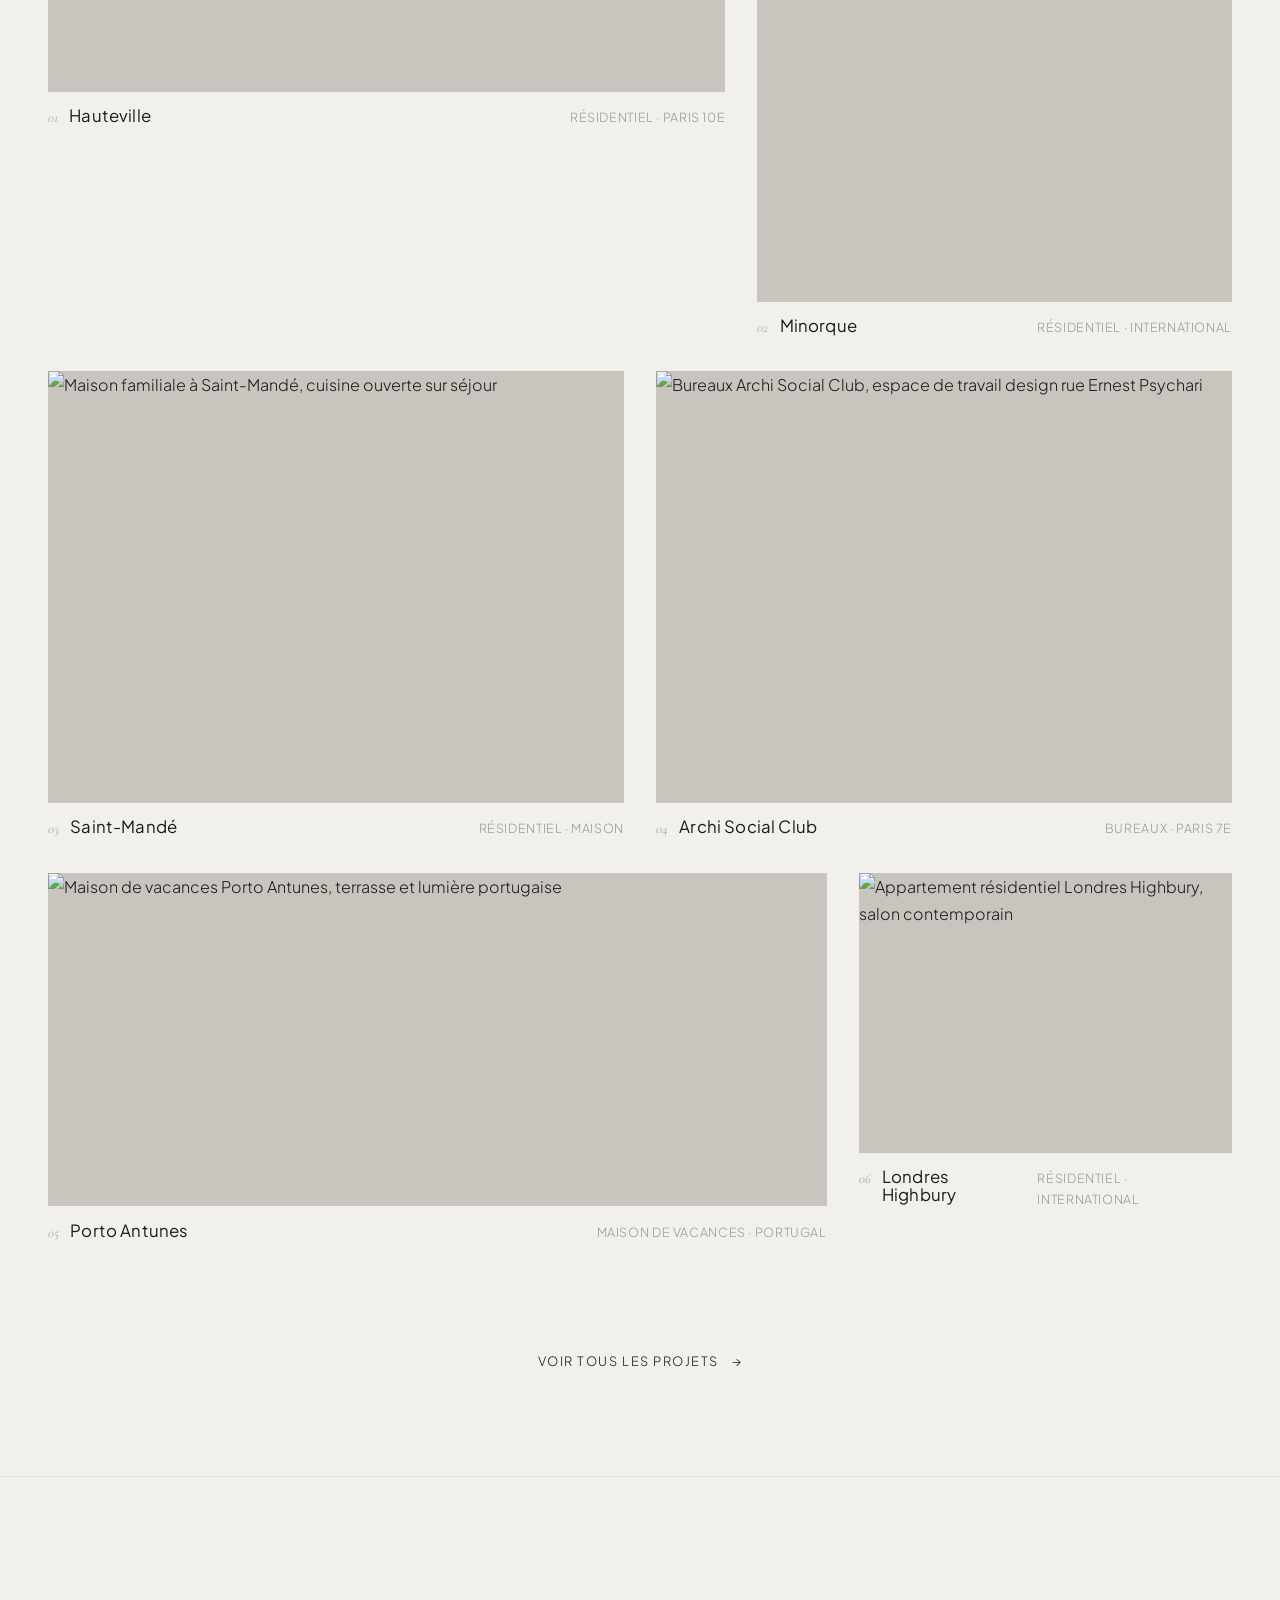
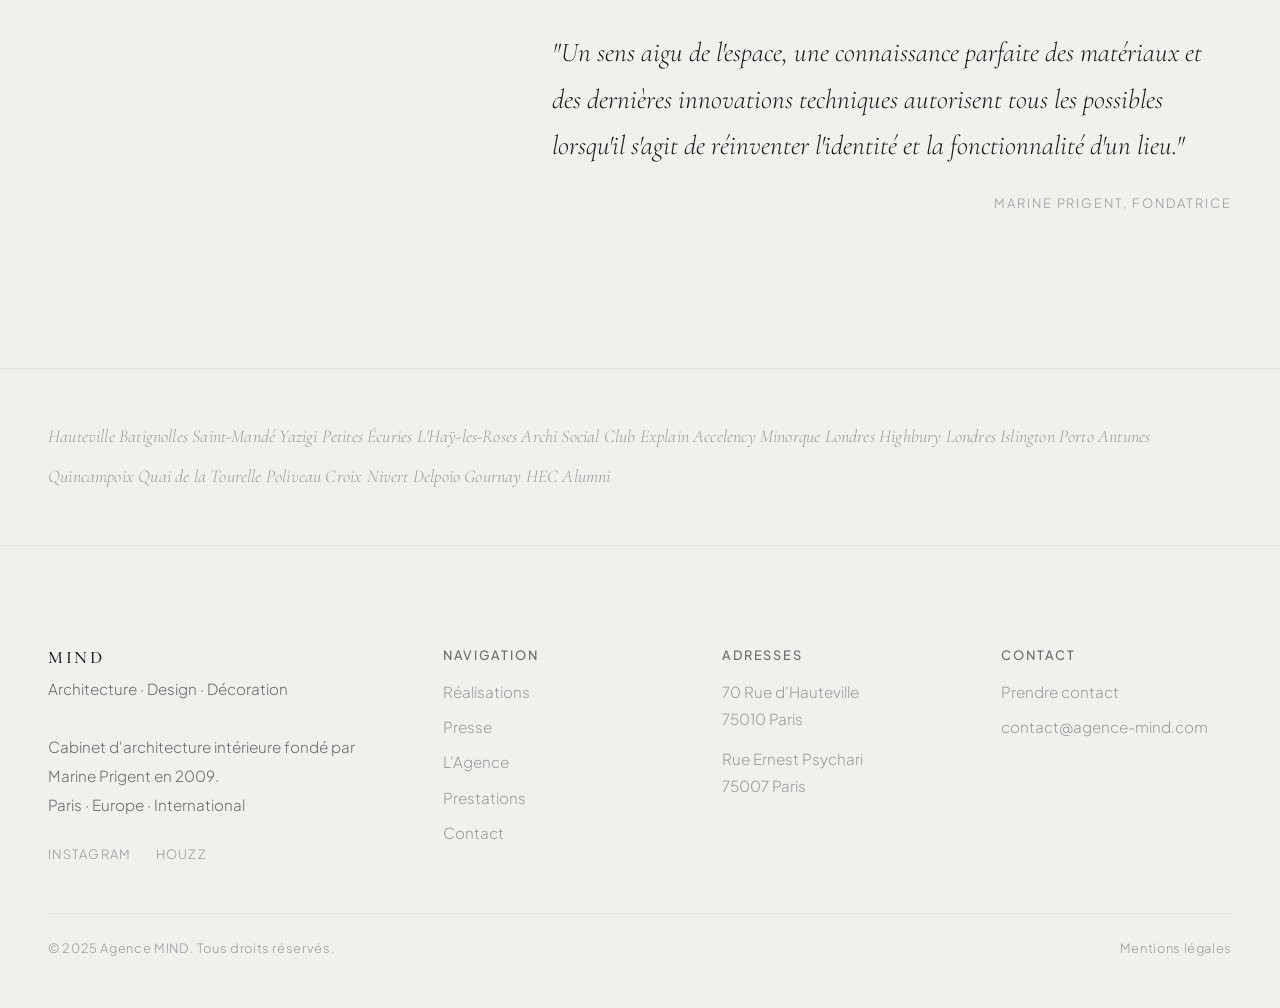
==== commit da686a15: "Homepage: real hero photo + asymmetric showcase grid with Unsplash imagery Replace hero gradient pla" ====
--- a/index.html
+++ b/index.html
@@ -38,7 +38,8 @@
 
   <!-- HERO -->
   <section class="hero">
-    <div class="hero-image" style="background:linear-gradient(160deg,#D4CEC7 0%,#B8B2AA 100%);">
+    <div class="hero-image">
+      <img src="images/hero.jpg" alt="Appartement haussmannien rénové par l'Agence MIND — salon avec moulures, canapé crème et fauteuils verts" loading="eager">
     </div>
     <div class="hero-content">
       <h1 class="reveal">Réinventer<br>chaque espace</h1>
@@ -59,72 +60,71 @@
 
   <!-- GRILLE PROJETS -->
   <div class="container">
-    <div class="grid-projects">
-
-      <a href="pages/projet-hauteville.html" class="project-card card-wide reveal">
-        <div class="img-wrap" style="background:linear-gradient(160deg,#D6D1CC,#BBB5B0); width:100%; aspect-ratio:16/10;"></div>
-        <div class="project-card-info">
+    <div class="showcase-grid">
+
+      <a href="pages/projet-hauteville.html" class="showcase-card showcase-card--feature reveal">
+        <div class="showcase-img">
+          <img src="https://images.unsplash.com/photo-1600210492486-724fe5c67fb0?auto=format&fit=crop&w=1600&q=80" alt="Salon haussmannien rénové, parquet point de Hongrie et moulures d'origine, appartement Hauteville Paris" loading="lazy">
+        </div>
+        <div class="showcase-info">
+          <span class="showcase-num">01</span>
           <h3>Hauteville</h3>
-          <span>Résidentiel · Paris</span>
-        </div>
-      </a>
-      <a href="pages/projet-yazigi.html" class="project-card card-med reveal" style="transition-delay:0.1s;">
-        <div class="img-wrap" style="background:linear-gradient(160deg,#C9C3BC,#A8A49F); width:100%; aspect-ratio:4/3;"></div>
-        <div class="project-card-info">
-          <h3>Yazigi</h3>
-          <span>Résidentiel · Paris</span>
-        </div>
-      </a>
-
-      <a href="pages/projet-saint-mande.html" class="project-card card-med reveal">
-        <div class="img-wrap" style="background:linear-gradient(160deg,#CCC7C1,#AFA9A4); width:100%; aspect-ratio:4/3;"></div>
-        <div class="project-card-info">
+          <span class="showcase-tag">Résidentiel · Paris 10e</span>
+        </div>
+      </a>
+
+      <a href="pages/projet-minorque.html" class="showcase-card showcase-card--tall reveal" style="transition-delay:0.08s;">
+        <div class="showcase-img">
+          <img src="https://images.unsplash.com/photo-1600585154340-be6161a56a0c?auto=format&fit=crop&w=1200&q=80" alt="Maison de vacances en pierre claire, Minorque, lumière méditerranéenne" loading="lazy">
+        </div>
+        <div class="showcase-info">
+          <span class="showcase-num">02</span>
+          <h3>Minorque</h3>
+          <span class="showcase-tag">Résidentiel · International</span>
+        </div>
+      </a>
+
+      <a href="pages/projet-saint-mande.html" class="showcase-card reveal">
+        <div class="showcase-img">
+          <img src="https://images.unsplash.com/photo-1616137466211-f939a420be84?auto=format&fit=crop&w=1000&q=80" alt="Maison familiale à Saint-Mandé, cuisine ouverte sur séjour" loading="lazy">
+        </div>
+        <div class="showcase-info">
+          <span class="showcase-num">03</span>
           <h3>Saint-Mandé</h3>
-          <span>Résidentiel · Maison</span>
-        </div>
-      </a>
-      <a href="pages/projet-minorque.html" class="project-card card-wide reveal" style="transition-delay:0.1s;">
-        <div class="img-wrap" style="background:linear-gradient(160deg,#D4CEC7,#B8B2AA); width:100%; aspect-ratio:16/10;"></div>
-        <div class="project-card-info">
-          <h3>Minorque</h3>
-          <span>Résidentiel · International</span>
-        </div>
-      </a>
-
-      <a href="pages/projet-archi-social-club.html" class="project-card card-third reveal">
-        <div class="img-wrap" style="background:linear-gradient(160deg,#B8B3AE,#9D9994); width:100%; aspect-ratio:4/3;"></div>
-        <div class="project-card-info">
+          <span class="showcase-tag">Résidentiel · Maison</span>
+        </div>
+      </a>
+
+      <a href="pages/projet-archi-social-club.html" class="showcase-card reveal" style="transition-delay:0.08s;">
+        <div class="showcase-img">
+          <img src="https://images.unsplash.com/photo-1600121848594-d8644e57abab?auto=format&fit=crop&w=1000&q=80" alt="Bureaux Archi Social Club, espace de travail design rue Ernest Psychari" loading="lazy">
+        </div>
+        <div class="showcase-info">
+          <span class="showcase-num">04</span>
           <h3>Archi Social Club</h3>
-          <span>Bureaux · Paris</span>
-        </div>
-      </a>
-      <a href="pages/projet-londres-highbury.html" class="project-card card-third reveal" style="transition-delay:0.08s;">
-        <div class="img-wrap" style="background:linear-gradient(160deg,#D9D4CF,#C0BBB6); width:100%; aspect-ratio:4/3;"></div>
-        <div class="project-card-info">
+          <span class="showcase-tag">Bureaux · Paris 7e</span>
+        </div>
+      </a>
+
+      <a href="pages/projet-porto.html" class="showcase-card showcase-card--wide reveal" style="transition-delay:0.16s;">
+        <div class="showcase-img">
+          <img src="https://images.unsplash.com/photo-1600566753190-17f0baa2a6c3?auto=format&fit=crop&w=1600&q=80" alt="Maison de vacances Porto Antunes, terrasse et lumière portugaise" loading="lazy">
+        </div>
+        <div class="showcase-info">
+          <span class="showcase-num">05</span>
+          <h3>Porto Antunes</h3>
+          <span class="showcase-tag">Maison de vacances · Portugal</span>
+        </div>
+      </a>
+
+      <a href="pages/projet-londres-highbury.html" class="showcase-card reveal">
+        <div class="showcase-img">
+          <img src="https://images.unsplash.com/photo-1600210491892-03d54c0aaf87?auto=format&fit=crop&w=1000&q=80" alt="Appartement résidentiel Londres Highbury, salon contemporain" loading="lazy">
+        </div>
+        <div class="showcase-info">
+          <span class="showcase-num">06</span>
           <h3>Londres Highbury</h3>
-          <span>Résidentiel · International</span>
-        </div>
-      </a>
-      <a href="pages/projet-porto.html" class="project-card card-third reveal" style="transition-delay:0.16s;">
-        <div class="img-wrap" style="background:linear-gradient(160deg,#C9C3BC,#A8A49F); width:100%; aspect-ratio:4/3;"></div>
-        <div class="project-card-info">
-          <h3>Porto Antunes</h3>
-          <span>Maison de vacances</span>
-        </div>
-      </a>
-
-      <a href="pages/projet-explain.html" class="project-card card-half reveal">
-        <div class="img-wrap" style="background:linear-gradient(160deg,#BBB5B0,#9C9893); width:100%; aspect-ratio:4/3;"></div>
-        <div class="project-card-info">
-          <h3>Explain</h3>
-          <span>Bureaux · Paris</span>
-        </div>
-      </a>
-      <a href="pages/projet-quincampoix.html" class="project-card card-half reveal" style="transition-delay:0.1s;">
-        <div class="img-wrap" style="background:linear-gradient(160deg,#CCC7C1,#AFA9A4); width:100%; aspect-ratio:4/3;"></div>
-        <div class="project-card-info">
-          <h3>Quincampoix</h3>
-          <span>Locatif · Paris</span>
+          <span class="showcase-tag">Résidentiel · International</span>
         </div>
       </a>
 
--- a/css/style.css
+++ b/css/style.css
@@ -92,12 +92,6 @@
   padding: 0 clamp(1.5rem, 4vw, 3rem);
   height: var(--nav-height);
   background: var(--bg);
-  transition: height 0.5s var(--ease-out), box-shadow 0.5s var(--ease-out), background 0.5s var(--ease-out);
-}
-
-nav.scrolled {
-  height: 56px;
-  box-shadow: 0 1px 0 var(--border);
 }
 
 .nav-logo {
@@ -455,6 +449,96 @@
 .card-med   { grid-column: span 5; }
 .card-third { grid-column: span 4; }
 .card-half  { grid-column: span 6; }
+
+/* ---- SHOWCASE GRID (homepage — asymmetric, real imagery) ---- */
+.showcase-grid {
+  display: grid;
+  grid-template-columns: repeat(12, 1fr);
+  gap: clamp(1.2rem, 2.5vw, 2rem);
+  padding-bottom: var(--space-lg);
+}
+
+.showcase-card {
+  position: relative;
+  display: block;
+  grid-column: span 6;
+}
+
+.showcase-card--feature { grid-column: span 7; }
+.showcase-card--tall    { grid-column: span 5; }
+.showcase-card--wide    { grid-column: span 8; }
+
+.showcase-card:nth-of-type(3),
+.showcase-card:nth-of-type(4) { grid-column: span 6; }
+
+.showcase-card:nth-of-type(6) { grid-column: span 4; }
+
+.showcase-img {
+  position: relative;
+  overflow: hidden;
+  background: #C8C4BE;
+  aspect-ratio: 4/3;
+}
+
+.showcase-card--feature .showcase-img { aspect-ratio: 16/10; }
+.showcase-card--tall .showcase-img    { aspect-ratio: 3/4; }
+.showcase-card--wide .showcase-img    { aspect-ratio: 21/9; }
+
+.showcase-img img {
+  width: 100%;
+  height: 100%;
+  object-fit: cover;
+  transition: transform 1s var(--ease-out), filter 0.6s var(--ease-out);
+}
+
+.showcase-card:hover .showcase-img img {
+  transform: scale(1.05);
+}
+
+.showcase-img::after {
+  content: '';
+  position: absolute;
+  inset: 0;
+  background: linear-gradient(to top, rgba(26,26,26,0.45) 0%, rgba(26,26,26,0) 35%);
+  opacity: 0;
+  transition: opacity 0.5s var(--ease-out);
+}
+
+.showcase-card:hover .showcase-img::after {
+  opacity: 1;
+}
+
+.showcase-info {
+  display: flex;
+  align-items: baseline;
+  gap: 0.7rem;
+  padding-top: 0.9rem;
+}
+
+.showcase-num {
+  font-family: var(--font-display);
+  font-style: italic;
+  font-size: 0.85rem;
+  color: var(--muted);
+}
+
+.showcase-info h3 {
+  font-family: var(--font-body);
+  font-weight: 400;
+  font-size: 1.05rem;
+  letter-spacing: 0.01em;
+  transition: color 0.3s;
+}
+
+.showcase-card:hover .showcase-info h3 { color: var(--mid); }
+
+.showcase-tag {
+  margin-left: auto;
+  font-size: 0.78rem;
+  color: var(--muted);
+  letter-spacing: 0.05em;
+  text-transform: uppercase;
+}
 
 /* ---- LINK: VOIR TOUS LES PROJETS ---- */
 .see-all {
@@ -1343,10 +1427,23 @@
 /* ---- REALISATIONS ---- */
 .realisations-filter {
   display: flex;
-  gap: 2rem;
+  gap: 2.5rem;
+  align-items: flex-start;
   padding: var(--space-sm) 0;
   border-bottom: 1px solid var(--border);
   margin-bottom: var(--space-md);
+}
+
+.filter-group {
+  display: flex;
+  flex-direction: column;
+  gap: 0.4rem;
+}
+
+.filter-children {
+  display: flex;
+  flex-direction: column;
+  gap: 0.3rem;
 }
 
 .filter-btn {
@@ -1378,6 +1475,11 @@
 .filter-btn:hover { color: var(--ink); }
 
 .filter-btn.active::after { width: 100%; }
+
+.filter-sub {
+  font-size: 0.72rem;
+  letter-spacing: 0.08em;
+}
 
 [data-cat] { transition: opacity 0.4s var(--ease-out), transform 0.4s var(--ease-out); }
 [data-cat].hidden { opacity: 0; pointer-events: none; display: none; }
@@ -1443,6 +1545,18 @@
   .card-wide, .card-med, .card-third, .card-half {
     grid-column: span 12;
   }
+
+  .showcase-card,
+  .showcase-card--feature,
+  .showcase-card--tall,
+  .showcase-card--wide,
+  .showcase-card:nth-of-type(3),
+  .showcase-card:nth-of-type(4),
+  .showcase-card:nth-of-type(6) {
+    grid-column: span 12;
+  }
+
+  .showcase-card--tall .showcase-img { aspect-ratio: 4/3; }
 
   .footer-grid { grid-template-columns: 1fr 1fr; gap: 2rem; }
   .services-intro { grid-template-columns: 1fr; }
